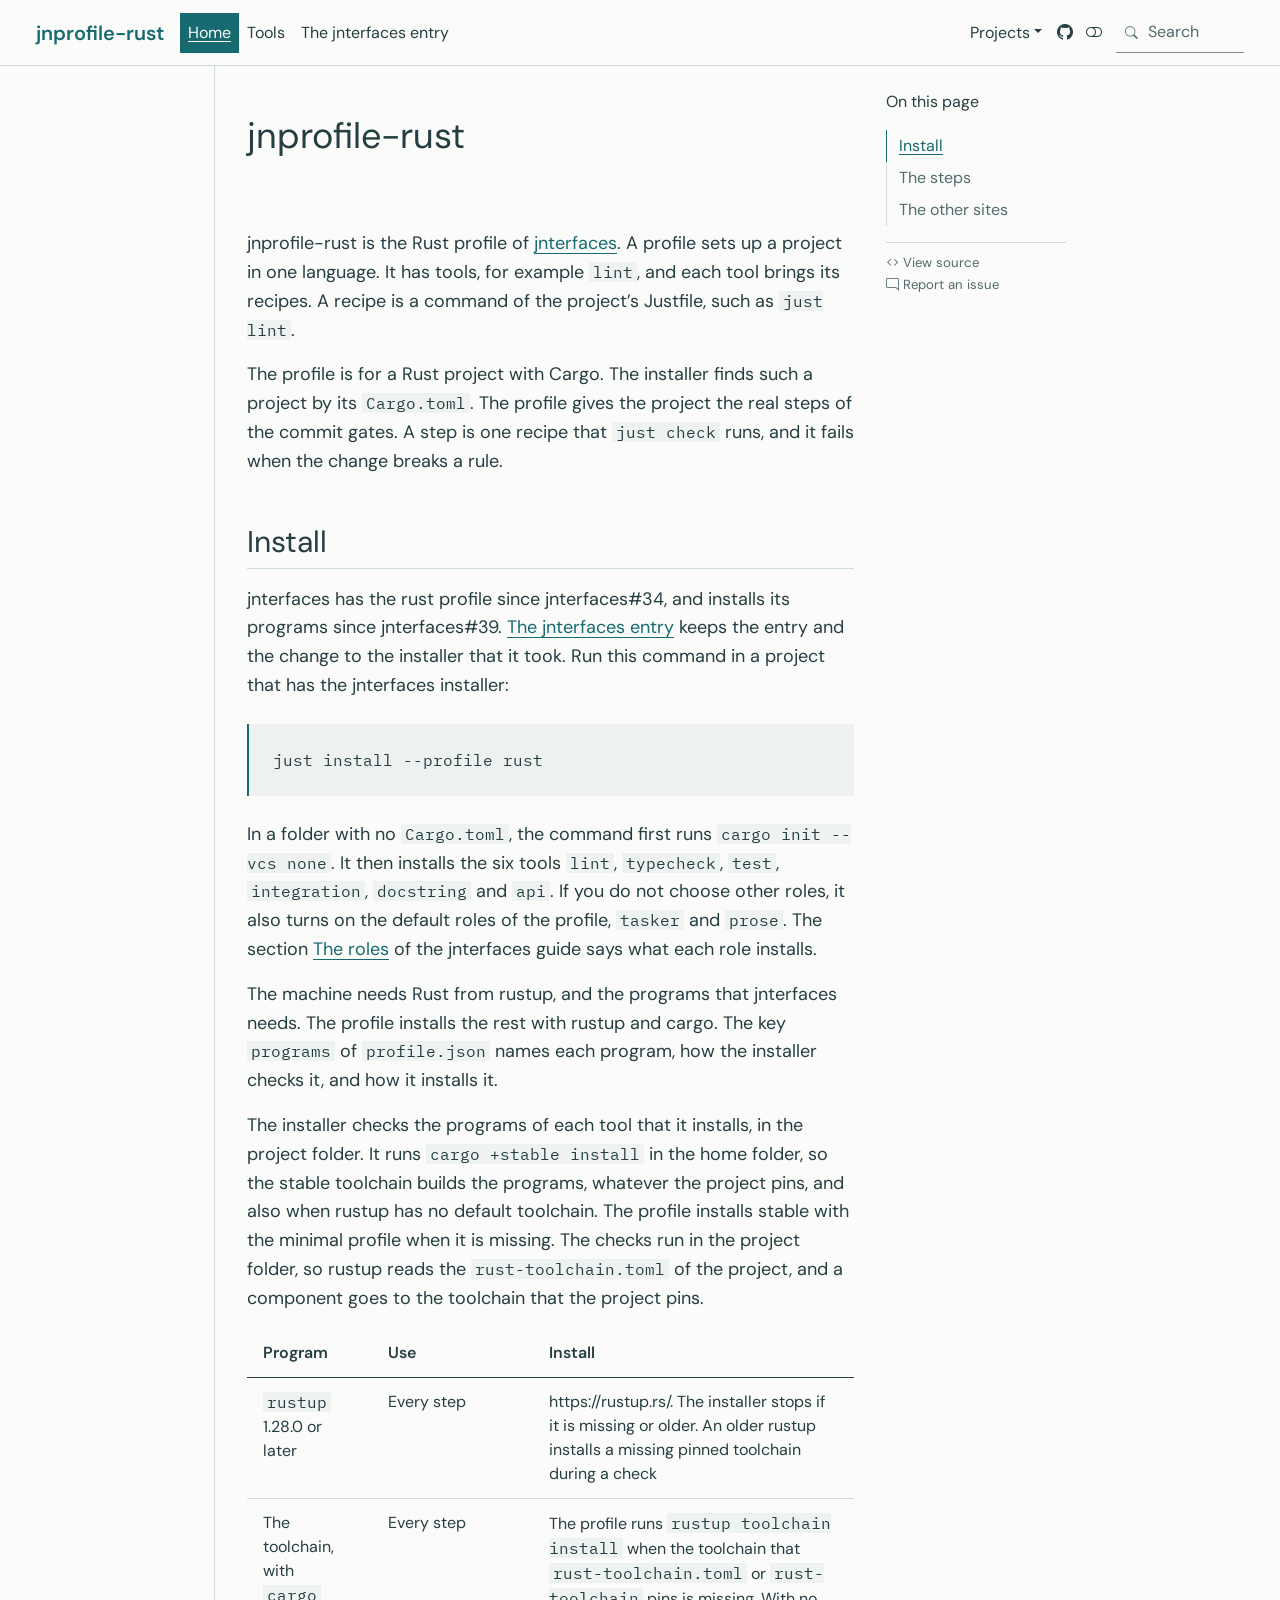
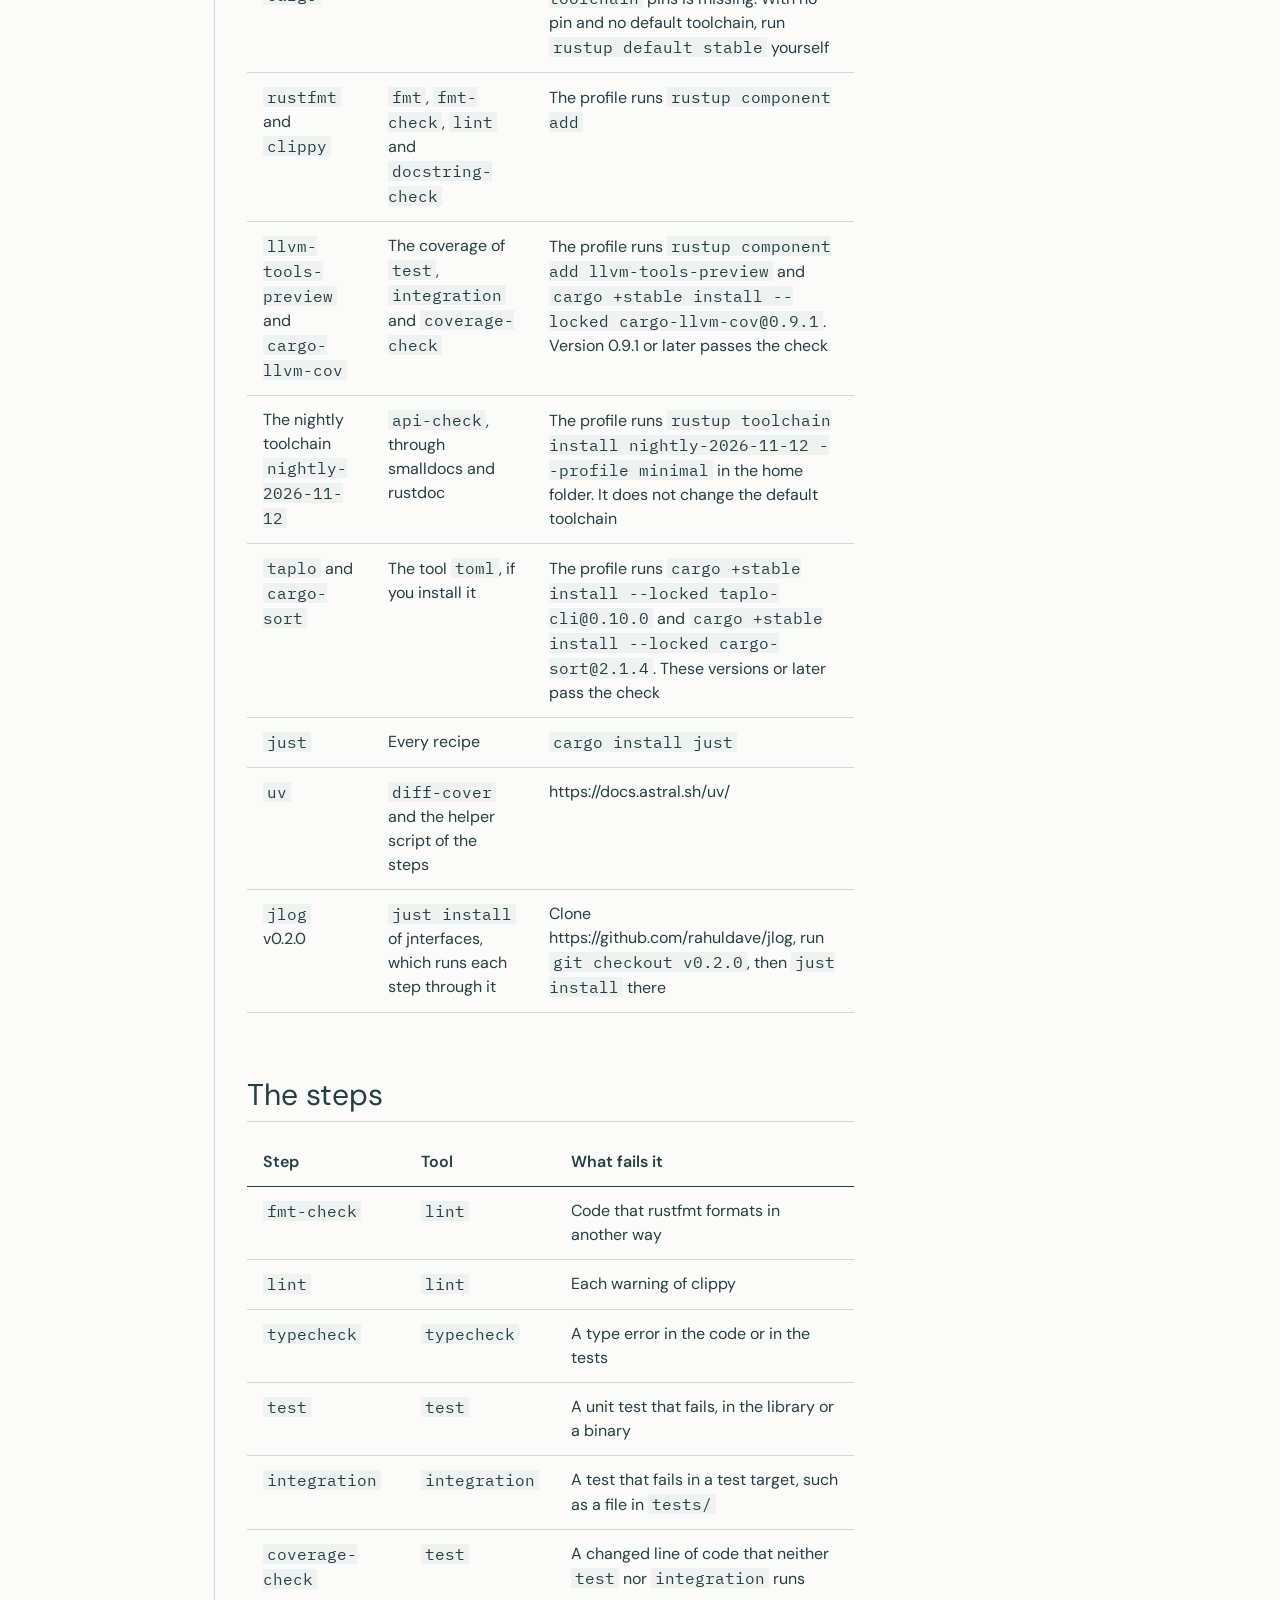
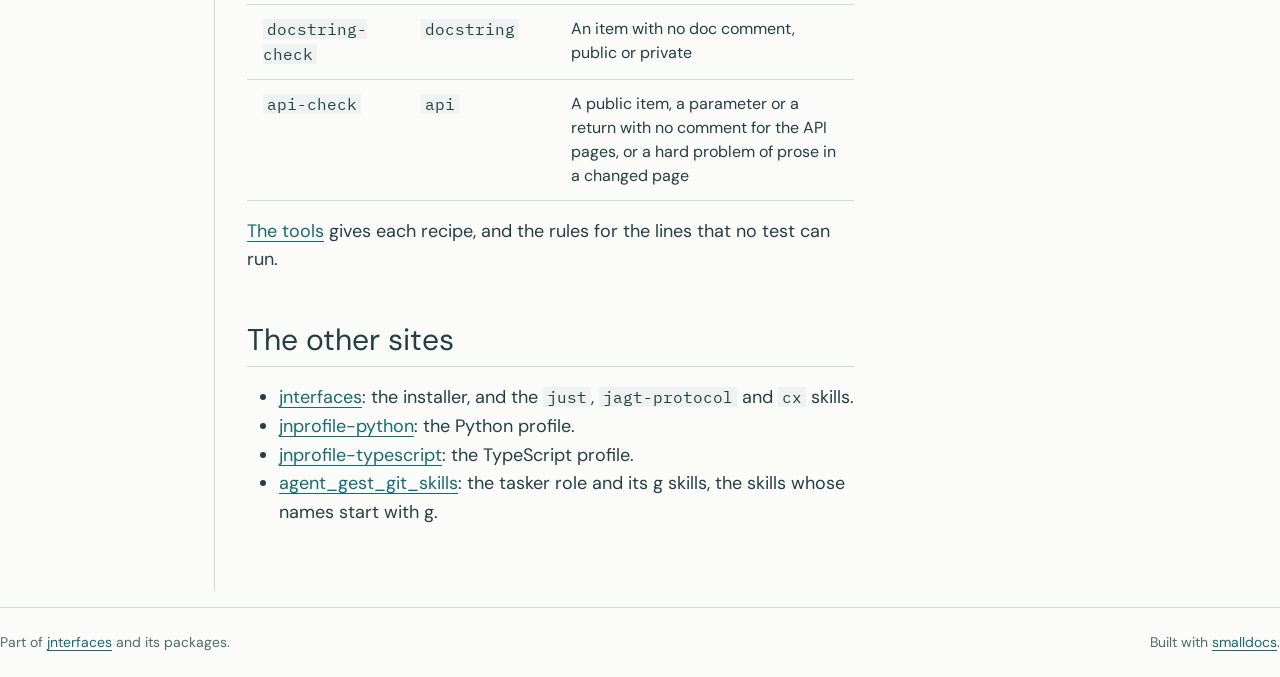
==== index.html @ d9512e12 "Built site" ====
<!doctype html><html lang="en"><head><meta charset="utf-8"><meta name="generator" content="smalldocs-0.5.12"><meta name="viewport" content="width=device-width, initial-scale=1.0, user-scalable=yes"><meta name="description" content="The Rust profile of jnterfaces: rustfmt, clippy, cargo check, cargo llvm-cov and diff-cover"><title>jnprofile-rust</title><link rel="icon" href="favicon.svg"><link rel="stylesheet" href="site_libs/themes/atelier/atelier.css" data-mode="light" class="quarto-color-scheme" id="quarto-bootstrap-light" media="not all and (prefers-color-scheme: dark)"><link rel="stylesheet" href="site_libs/themes/atelier/atelier-dark.css" data-mode="dark" class="quarto-color-scheme quarto-color-alternate" id="quarto-bootstrap-dark" media="(prefers-color-scheme: dark)"><link rel="stylesheet" href="site_libs/bootstrap-icons/bootstrap-icons.min.css"><link rel="stylesheet" href="site_libs/smalldocs.css"><meta name="smalldocs:offset" content="./"><script src="site_libs/bootstrap/bootstrap.bundle.min.js"></script><script src="site_libs/fuse/fuse.min.js"></script><script src="site_libs/smalldocs.js" defer></script><script>(function(){var d=document.documentElement,s=null;try{s=localStorage.getItem('smalldocs-scheme')}catch(e){}var alt=s?s==='alternate':!!(window.matchMedia&&matchMedia('(prefers-color-scheme: dark)').matches);var ls=document.querySelectorAll('link.quarto-color-scheme');if(alt)d.dataset.scheme='alternate';if(s)ls.forEach(function(l){var on=l.classList.contains('quarto-color-alternate')===alt;if(on)l.setAttribute('blocking','render');l.media=on?'all':'not all'});var on=ls[alt?1:0];if(on&&on.dataset.mode==='dark')d.classList.add('quarto-dark')})();</script></head><body class="nav-fixed"><header id="quarto-header" class="headroom sticky-top"><nav class="navbar navbar-expand-lg sd-navbar-default"><div class="navbar-container container-fluid"><div class="navbar-brand-container mx-auto"><a class="navbar-brand" href="index.html"><span class="navbar-title">jnprofile-rust</span></a></div><button class="navbar-toggler" type="button" data-bs-toggle="collapse" data-bs-target="#navbarCollapse" aria-controls="navbarCollapse" aria-expanded="false" aria-label="Toggle navigation"><span class="navbar-toggler-icon"></span></button><div class="collapse navbar-collapse" id="navbarCollapse"><ul class="navbar-nav navbar-nav-scroll me-auto"><li class="nav-item"><a class="nav-link active" href="index.html" aria-current="page"><span class="menu-text">Home</span></a></li><li class="nav-item"><a class="nav-link" href="tools.html"><span class="menu-text">Tools</span></a></li><li class="nav-item"><a class="nav-link" href="jnterfaces-entry.html"><span class="menu-text">The jnterfaces entry</span></a></li></ul><ul class="navbar-nav navbar-nav-scroll ms-auto"><li class="nav-item dropdown"><a class="nav-link dropdown-toggle" href="#" id="nav-menu-1" role="link" data-bs-toggle="dropdown" aria-expanded="false"><span class="menu-text">Projects</span></a><ul class="dropdown-menu" aria-labelledby="nav-menu-1"><li class=""><a class="dropdown-item" href="https://rahuldave.github.io/jnterfaces/"><span class="menu-text">jnterfaces</span></a></li><li class=""><a class="dropdown-item" href="https://rahuldave.github.io/jnprofile-python/"><span class="menu-text">jnprofile-python</span></a></li><li class=""><a class="dropdown-item" href="https://rahuldave.github.io/jnprofile-typescript/"><span class="menu-text">jnprofile-typescript</span></a></li><li class=""><a class="dropdown-item" href="https://rahuldave.github.io/jnprofile-rust/"><span class="menu-text">jnprofile-rust</span></a></li><li class=""><a class="dropdown-item" href="https://rahuldave.github.io/agent_gest_git_skills/"><span class="menu-text">agent_gest_git_skills</span></a></li></ul></li><li class="nav-item compact"><a class="nav-link" href="https://github.com/rahuldave/jnprofile-rust" aria-label="github"><i class="bi bi-github" role="img"></i></a></li><li class="nav-item compact"><a class="quarto-color-scheme-toggle nav-link" href="" title="Toggle dark mode" onclick="window.smalldocsToggleScheme(); return false;"><i class="bi"></i></a></li></ul><div class="quarto-navbar-tools"><div class="smalldocs-search" id="quarto-search"><i class="bi bi-search" aria-hidden="true"></i><input type="search" class="form-control form-control-sm" placeholder="Search" aria-label="Search" autocomplete="off"><div class="smalldocs-search-results dropdown-menu"></div></div></div></div></div></nav></header><div id="quarto-content" class="quarto-container page-columns page-rows-contents page-layout-article has-margin"><div id="quarto-margin-sidebar" class="sidebar margin-sidebar"><nav id="TOC" role="doc-toc" class="toc-active"><h2 id="toc-title">On this page</h2><ul><li><a href="#install" id="toc-install" class="nav-link" data-scroll-target="#install">Install</a></li><li><a href="#the-steps" id="toc-the-steps" class="nav-link" data-scroll-target="#the-steps">The steps</a></li><li><a href="#the-other-sites" id="toc-the-other-sites" class="nav-link" data-scroll-target="#the-other-sites">The other sites</a></li></ul></nav><div class="toc-actions"><div class="action-links"><a href="https://github.com/rahuldave/jnprofile-rust/blob/main/docs/index.md" class="toc-action"><i class="bi bi-code"></i> View source</a></div><div class="action-links"><a href="https://github.com/rahuldave/jnprofile-rust/issues/new" class="toc-action"><i class="bi bi-chat-right"></i> Report an issue</a></div></div></div><main class="content" id="quarto-document-content"><header id="title-block-header" class="quarto-title-block default"><div class="quarto-title"><h1 class="title">jnprofile-rust</h1></div><div class="quarto-title-meta"></div></header><p>jnprofile-rust is the Rust profile of <a href="https://rahuldave.github.io/jnterfaces/">jnterfaces</a>. A profile sets up a project in one language. It has tools, for example <code>lint</code>, and each tool brings its recipes. A recipe is a command of the project’s Justfile, such as <code>just lint</code>.</p>
<p>The profile is for a Rust project with Cargo. The installer finds such a project by its <code>Cargo.toml</code>. The profile gives the project the real steps of the commit gates. A step is one recipe that <code>just check</code> runs, and it fails when the change breaks a rule.</p>
<section id="install" class="level2">
<h2 class="anchored" data-anchor-id="install">Install</h2>
<p>jnterfaces has the rust profile since jnterfaces#34, and installs its programs since jnterfaces#39. <a href="jnterfaces-entry.html">The jnterfaces entry</a> keeps the entry and the change to the installer that it took. Run this command in a project that has the jnterfaces installer:</p>
<div class="code-copy-outer-scaffold"><div class="sourceCode" id="cb1"><pre class="sourceCode bash code-with-copy"><code class="sourceCode bash">just install --profile rust</code></pre></div><button title="Copy to Clipboard" class="code-copy-button"><i class="bi"></i></button></div>
<p>In a folder with no <code>Cargo.toml</code>, the command first runs <code>cargo init --vcs none</code>. It then installs the six tools <code>lint</code>, <code>typecheck</code>, <code>test</code>, <code>integration</code>, <code>docstring</code> and <code>api</code>. If you do not choose other roles, it also turns on the default roles of the profile, <code>tasker</code> and <code>prose</code>. The section <a href="https://rahuldave.github.io/jnterfaces/#roles">The roles</a> of the jnterfaces guide says what each role installs.</p>
<p>The machine needs Rust from rustup, and the programs that jnterfaces needs. The profile installs the rest with rustup and cargo. The key <code>programs</code> of <code>profile.json</code> names each program, how the installer checks it, and how it installs it.</p>
<p>The installer checks the programs of each tool that it installs, in the project folder. It runs <code>cargo +stable install</code> in the home folder, so the stable toolchain builds the programs, whatever the project pins, and also when rustup has no default toolchain. The profile installs stable with the minimal profile when it is missing. The checks run in the project folder, so rustup reads the <code>rust-toolchain.toml</code> of the project, and a component goes to the toolchain that the project pins.</p>
<div class="sd-table">
<table class="caption-top table">
<thead>
<tr>
<th>Program</th>
<th>Use</th>
<th>Install</th>
</tr>
</thead>
<tbody>
<tr>
<td><code>rustup</code> 1.28.0 or later</td>
<td>Every step</td>
<td>https://rustup.rs/. The installer stops if it is missing or older. An older rustup installs a missing pinned toolchain during a check</td>
</tr>
<tr>
<td>The toolchain, with <code>cargo</code></td>
<td>Every step</td>
<td>The profile runs <code>rustup toolchain install</code> when the toolchain that <code>rust-toolchain.toml</code> or <code>rust-toolchain</code> pins is missing. With no pin and no default toolchain, run <code>rustup default stable</code> yourself</td>
</tr>
<tr>
<td><code>rustfmt</code> and <code>clippy</code></td>
<td><code>fmt</code>, <code>fmt-check</code>, <code>lint</code> and <code>docstring-check</code></td>
<td>The profile runs <code>rustup component add</code></td>
</tr>
<tr>
<td><code>llvm-tools-preview</code> and <code>cargo-llvm-cov</code></td>
<td>The coverage of <code>test</code>, <code>integration</code> and <code>coverage-check</code></td>
<td>The profile runs <code>rustup component add llvm-tools-preview</code> and <code>cargo +stable install --locked cargo-llvm-cov@0.9.1</code>. Version 0.9.1 or later passes the check</td>
</tr>
<tr>
<td>The nightly toolchain <code>nightly-2026-11-12</code></td>
<td><code>api-check</code>, through smalldocs and rustdoc</td>
<td>The profile runs <code>rustup toolchain install nightly-2026-11-12 --profile minimal</code> in the home folder. It does not change the default toolchain</td>
</tr>
<tr>
<td><code>taplo</code> and <code>cargo-sort</code></td>
<td>The tool <code>toml</code>, if you install it</td>
<td>The profile runs <code>cargo +stable install --locked taplo-cli@0.10.0</code> and <code>cargo +stable install --locked cargo-sort@2.1.4</code>. These versions or later pass the check</td>
</tr>
<tr>
<td><code>just</code></td>
<td>Every recipe</td>
<td><code>cargo install just</code></td>
</tr>
<tr>
<td><code>uv</code></td>
<td><code>diff-cover</code> and the helper script of the steps</td>
<td>https://docs.astral.sh/uv/</td>
</tr>
<tr>
<td><code>jlog</code> v0.2.0</td>
<td><code>just install</code> of jnterfaces, which runs each step through it</td>
<td>Clone https://github.com/rahuldave/jlog, run <code>git checkout v0.2.0</code>, then <code>just install</code> there</td>
</tr>
</tbody>
</table>
</div>
</section>
<section id="the-steps" class="level2">
<h2 class="anchored" data-anchor-id="the-steps">The steps</h2>
<div class="sd-table">
<table class="caption-top table">
<thead>
<tr>
<th>Step</th>
<th>Tool</th>
<th>What fails it</th>
</tr>
</thead>
<tbody>
<tr>
<td><code>fmt-check</code></td>
<td><code>lint</code></td>
<td>Code that rustfmt formats in another way</td>
</tr>
<tr>
<td><code>lint</code></td>
<td><code>lint</code></td>
<td>Each warning of clippy</td>
</tr>
<tr>
<td><code>typecheck</code></td>
<td><code>typecheck</code></td>
<td>A type error in the code or in the tests</td>
</tr>
<tr>
<td><code>test</code></td>
<td><code>test</code></td>
<td>A unit test that fails, in the library or a binary</td>
</tr>
<tr>
<td><code>integration</code></td>
<td><code>integration</code></td>
<td>A test that fails in a test target, such as a file in <code>tests/</code></td>
</tr>
<tr>
<td><code>coverage-check</code></td>
<td><code>test</code></td>
<td>A changed line of code that neither <code>test</code> nor <code>integration</code> runs</td>
</tr>
<tr>
<td><code>docstring-check</code></td>
<td><code>docstring</code></td>
<td>An item with no doc comment, public or private</td>
</tr>
<tr>
<td><code>api-check</code></td>
<td><code>api</code></td>
<td>A public item, a parameter or a return with no comment for the API pages, or a hard problem of prose in a changed page</td>
</tr>
</tbody>
</table>
</div>
<p><a href="tools.html">The tools</a> gives each recipe, and the rules for the lines that no test can run.</p>
</section>
<section id="the-other-sites" class="level2">
<h2 class="anchored" data-anchor-id="the-other-sites">The other sites</h2>
<ul>
<li><a href="https://rahuldave.github.io/jnterfaces/">jnterfaces</a>: the installer, and the <code>just</code>, <code>jagt-protocol</code> and <code>cx</code> skills.</li>
<li><a href="https://rahuldave.github.io/jnprofile-python/">jnprofile-python</a>: the Python profile.</li>
<li><a href="https://rahuldave.github.io/jnprofile-typescript/">jnprofile-typescript</a>: the TypeScript profile.</li>
<li><a href="https://rahuldave.github.io/agent_gest_git_skills/">agent_gest_git_skills</a>: the tasker role and its g skills, the skills whose names start with g.</li>
</ul>
</section>
</main></div><footer class="footer"><div class="nav-footer"><div class="nav-footer-left">Part of <a href="https://rahuldave.github.io/jnterfaces/">jnterfaces</a> and its packages.</div><div class="nav-footer-center"></div><div class="nav-footer-right">Built with <a href="https://docs.smallish.dev/">smalldocs</a>.</div></div></footer></body></html>
---- site_libs/themes/atelier/atelier.css ----
@charset "UTF-8";/*!
 * Bootstrap  v5.3.8 (https://getbootstrap.com/)
 * Copyright 2011-2025 The Bootstrap Authors
 * Licensed under MIT (https://github.com/twbs/bootstrap/blob/main/LICENSE)
 */:root,[data-bs-theme=light]{--bs-blue:#0d6efd;--bs-indigo:#6610f2;--bs-purple:#6f42c1;--bs-pink:#d63384;--bs-red:#dc3545;--bs-orange:#fd7e14;--bs-yellow:#ffc107;--bs-green:#198754;--bs-teal:#20c997;--bs-cyan:#0dcaf0;--bs-black:#000;--bs-white:#fff;--bs-gray:#6c757d;--bs-gray-dark:#343a40;--bs-gray-100:#f8f9fa;--bs-gray-200:#e9ecef;--bs-gray-300:#dee2e6;--bs-gray-400:#ced4da;--bs-gray-500:#adb5bd;--bs-gray-600:#6c757d;--bs-gray-700:#495057;--bs-gray-800:#343a40;--bs-gray-900:#212529;--bs-primary:#0d6efd;--bs-secondary:#6c757d;--bs-success:#198754;--bs-info:#0dcaf0;--bs-warning:#ffc107;--bs-danger:#dc3545;--bs-light:#f8f9fa;--bs-dark:#212529;--bs-primary-rgb:13,110,253;--bs-secondary-rgb:108,117,125;--bs-success-rgb:25,135,84;--bs-info-rgb:13,202,240;--bs-warning-rgb:255,193,7;--bs-danger-rgb:220,53,69;--bs-light-rgb:248,249,250;--bs-dark-rgb:33,37,41;--bs-primary-text-emphasis:#052c65;--bs-secondary-text-emphasis:#2b2f32;--bs-success-text-emphasis:#0a3622;--bs-info-text-emphasis:#055160;--bs-warning-text-emphasis:#664d03;--bs-danger-text-emphasis:#58151c;--bs-light-text-emphasis:#495057;--bs-dark-text-emphasis:#495057;--bs-primary-bg-subtle:#cfe2ff;--bs-secondary-bg-subtle:#e2e3e5;--bs-success-bg-subtle:#d1e7dd;--bs-info-bg-subtle:#cff4fc;--bs-warning-bg-subtle:#fff3cd;--bs-danger-bg-subtle:#f8d7da;--bs-light-bg-subtle:#fcfcfd;--bs-dark-bg-subtle:#ced4da;--bs-primary-border-subtle:#9ec5fe;--bs-secondary-border-subtle:#c4c8cb;--bs-success-border-subtle:#a3cfbb;--bs-info-border-subtle:#9eeaf9;--bs-warning-border-subtle:#ffe69c;--bs-danger-border-subtle:#f1aeb5;--bs-light-border-subtle:#e9ecef;--bs-dark-border-subtle:#adb5bd;--bs-white-rgb:255,255,255;--bs-black-rgb:0,0,0;--bs-font-sans-serif:system-ui,-apple-system,"Segoe UI",Roboto,"Helvetica Neue","Noto Sans","Liberation Sans",Arial,sans-serif,"Apple Color Emoji","Segoe UI Emoji","Segoe UI Symbol","Noto Color Emoji";--bs-font-monospace:SFMono-Regular,Menlo,Monaco,Consolas,"Liberation Mono","Courier New",monospace;--bs-gradient:linear-gradient(180deg, rgba(255, 255, 255, 0.15), rgba(255, 255, 255, 0));--bs-body-font-family:var(--bs-font-sans-serif);--bs-body-font-size:1rem;--bs-body-font-weight:400;--bs-body-line-height:1.5;--bs-body-color:#212529;--bs-body-color-rgb:33,37,41;--bs-body-bg:#fff;--bs-body-bg-rgb:255,255,255;--bs-emphasis-color:#000;--bs-emphasis-color-rgb:0,0,0;--bs-secondary-color:rgba(33, 37, 41, 0.75);--bs-secondary-color-rgb:33,37,41;--bs-secondary-bg:#e9ecef;--bs-secondary-bg-rgb:233,236,239;--bs-tertiary-color:rgba(33, 37, 41, 0.5);--bs-tertiary-color-rgb:33,37,41;--bs-tertiary-bg:#f8f9fa;--bs-tertiary-bg-rgb:248,249,250;--bs-heading-color:inherit;--bs-link-color:#0d6efd;--bs-link-color-rgb:13,110,253;--bs-link-decoration:underline;--bs-link-hover-color:#0a58ca;--bs-link-hover-color-rgb:10,88,202;--bs-code-color:#d63384;--bs-highlight-color:#212529;--bs-highlight-bg:#fff3cd;--bs-border-width:1px;--bs-border-style:solid;--bs-border-color:#dee2e6;--bs-border-color-translucent:rgba(0, 0, 0, 0.175);--bs-border-radius:0.375rem;--bs-border-radius-sm:0.25rem;--bs-border-radius-lg:0.5rem;--bs-border-radius-xl:1rem;--bs-border-radius-xxl:2rem;--bs-border-radius-2xl:var(--bs-border-radius-xxl);--bs-border-radius-pill:50rem;--bs-box-shadow:0 0.5rem 1rem rgba(0, 0, 0, 0.15);--bs-box-shadow-sm:0 0.125rem 0.25rem rgba(0, 0, 0, 0.075);--bs-box-shadow-lg:0 1rem 3rem rgba(0, 0, 0, 0.175);--bs-box-shadow-inset:inset 0 1px 2px rgba(0, 0, 0, 0.075);--bs-focus-ring-width:0.25rem;--bs-focus-ring-opacity:0.25;--bs-focus-ring-color:rgba(13, 110, 253, 0.25);--bs-form-valid-color:#198754;--bs-form-valid-border-color:#198754;--bs-form-invalid-color:#dc3545;--bs-form-invalid-border-color:#dc3545}[data-bs-theme=dark]{color-scheme:dark;--bs-body-color:#dee2e6;--bs-body-color-rgb:222,226,230;--bs-body-bg:#212529;--bs-body-bg-rgb:33,37,41;--bs-emphasis-color:#fff;--bs-emphasis-color-rgb:255,255,255;--bs-secondary-color:rgba(222, 226, 230, 0.75);--bs-secondary-color-rgb:222,226,230;--bs-secondary-bg:#343a40;--bs-secondary-bg-rgb:52,58,64;--bs-tertiary-color:rgba(222, 226, 230, 0.5);--bs-tertiary-color-rgb:222,226,230;--bs-tertiary-bg:#2b3035;--bs-tertiary-bg-rgb:43,48,53;--bs-primary-text-emphasis:#6ea8fe;--bs-secondary-text-emphasis:#a7acb1;--bs-success-text-emphasis:#75b798;--bs-info-text-emphasis:#6edff6;--bs-warning-text-emphasis:#ffda6a;--bs-danger-text-emphasis:#ea868f;--bs-light-text-emphasis:#f8f9fa;--bs-dark-text-emphasis:#dee2e6;--bs-primary-bg-subtle:#031633;--bs-secondary-bg-subtle:#161719;--bs-success-bg-subtle:#051b11;--bs-info-bg-subtle:#032830;--bs-warning-bg-subtle:#332701;--bs-danger-bg-subtle:#2c0b0e;--bs-light-bg-subtle:#343a40;--bs-dark-bg-subtle:#1a1d20;--bs-primary-border-subtle:#084298;--bs-secondary-border-subtle:#41464b;--bs-success-border-subtle:#0f5132;--bs-info-border-subtle:#087990;--bs-warning-border-subtle:#997404;--bs-danger-border-subtle:#842029;--bs-light-border-subtle:#495057;--bs-dark-border-subtle:#343a40;--bs-heading-color:inherit;--bs-link-color:#6ea8fe;--bs-link-hover-color:#8bb9fe;--bs-link-color-rgb:110,168,254;--bs-link-hover-color-rgb:139,185,254;--bs-code-color:#e685b5;--bs-highlight-color:#dee2e6;--bs-highlight-bg:#664d03;--bs-border-color:#495057;--bs-border-color-translucent:rgba(255, 255, 255, 0.15);--bs-form-valid-color:#75b798;--bs-form-valid-border-color:#75b798;--bs-form-invalid-color:#ea868f;--bs-form-invalid-border-color:#ea868f}*,::after,::before{box-sizing:border-box}@media (prefers-reduced-motion:no-preference){:root{scroll-behavior:smooth}}body{margin:0;font-family:var(--bs-body-font-family);font-size:var(--bs-body-font-size);font-weight:var(--bs-body-font-weight);line-height:var(--bs-body-line-height);color:var(--bs-body-color);text-align:var(--bs-body-text-align);background-color:var(--bs-body-bg);-webkit-text-size-adjust:100%;-webkit-tap-highlight-color:transparent}hr{margin:1rem 0;color:inherit;border:0;border-top:var(--bs-border-width) solid;opacity:.25}.h1,.h2,.h3,.h4,.h5,.h6,h1,h2,h3,h4,h5,h6{margin-top:0;margin-bottom:.5rem;font-weight:500;line-height:1.2;color:var(--bs-heading-color)}.h1,h1{font-size:calc(1.375rem + 1.5vw)}@media (min-width:1200px){.h1,h1{font-size:2.5rem}}.h2,h2{font-size:calc(1.325rem + .9vw)}@media (min-width:1200px){.h2,h2{font-size:2rem}}.h3,h3{font-size:calc(1.3rem + .6vw)}@media (min-width:1200px){.h3,h3{font-size:1.75rem}}.h4,h4{font-size:calc(1.275rem + .3vw)}@media (min-width:1200px){.h4,h4{font-size:1.5rem}}.h5,h5{font-size:1.25rem}.h6,h6{font-size:1rem}p{margin-top:0;margin-bottom:1rem}abbr[title]{-webkit-text-decoration:underline dotted;text-decoration:underline dotted;cursor:help;-webkit-text-decoration-skip-ink:none;text-decoration-skip-ink:none}address{margin-bottom:1rem;font-style:normal;line-height:inherit}ol,ul{padding-left:2rem}dl,ol,ul{margin-top:0;margin-bottom:1rem}ol ol,ol ul,ul ol,ul ul{margin-bottom:0}dt{font-weight:700}dd{margin-bottom:.5rem;margin-left:0}blockquote{margin:0 0 1rem}b,strong{font-weight:bolder}.small,small{font-size:.875em}.mark,mark{padding:.1875em;color:var(--bs-highlight-color);background-color:var(--bs-highlight-bg)}sub,sup{position:relative;font-size:.75em;line-height:0;vertical-align:baseline}sub{bottom:-.25em}sup{top:-.5em}a{color:rgba(var(--bs-link-color-rgb),var(--bs-link-opacity,1));text-decoration:underline}a:hover{--bs-link-color-rgb:var(--bs-link-hover-color-rgb)}a:not([href]):not([class]),a:not([href]):not([class]):hover{color:inherit;text-decoration:none}code,kbd,pre,samp{font-family:var(--bs-font-monospace);font-size:1em}pre{display:block;margin-top:0;margin-bottom:1rem;overflow:auto;font-size:.875em}pre code{font-size:inherit;color:inherit;word-break:normal}code{font-size:.875em;color:var(--bs-code-color);word-wrap:break-word}a>code{color:inherit}kbd{padding:.1875rem .375rem;font-size:.875em;color:var(--bs-body-bg);background-color:var(--bs-body-color);border-radius:.25rem}kbd kbd{padding:0;font-size:1em}figure{margin:0 0 1rem}img,svg{vertical-align:middle}table{caption-side:bottom;border-collapse:collapse}caption{padding-top:.5rem;padding-bottom:.5rem;color:var(--bs-secondary-color);text-align:left}th{text-align:inherit;text-align:-webkit-match-parent}tbody,td,tfoot,th,thead,tr{border-color:inherit;border-style:solid;border-width:0}label{display:inline-block}button{border-radius:0}button:focus:not(:focus-visible){outline:0}button,input,optgroup,select,textarea{margin:0;font-family:inherit;font-size:inherit;line-height:inherit}button,select{text-transform:none}[role=button]{cursor:pointer}select{word-wrap:normal}select:disabled{opacity:1}[list]:not([type=date]):not([type=datetime-local]):not([type=month]):not([type=week]):not([type=time])::-webkit-calendar-picker-indicator{display:none!important}[type=button],[type=reset],[type=submit],button{-webkit-appearance:button}[type=button]:not(:disabled),[type=reset]:not(:disabled),[type=submit]:not(:disabled),button:not(:disabled){cursor:pointer}::-moz-focus-inner{padding:0;border-style:none}textarea{resize:vertical}fieldset{min-width:0;padding:0;margin:0;border:0}legend{float:left;width:100%;padding:0;margin-bottom:.5rem;line-height:inherit;font-size:calc(1.275rem + .3vw)}@media (min-width:1200px){legend{font-size:1.5rem}}legend+*{clear:left}::-webkit-datetime-edit-day-field,::-webkit-datetime-edit-fields-wrapper,::-webkit-datetime-edit-hour-field,::-webkit-datetime-edit-minute,::-webkit-datetime-edit-month-field,::-webkit-datetime-edit-text,::-webkit-datetime-edit-year-field{padding:0}::-webkit-inner-spin-button{height:auto}[type=search]{-webkit-appearance:textfield;outline-offset:-2px}[type=search]::-webkit-search-cancel-button{cursor:pointer;filter:grayscale(1)}::-webkit-search-decoration{-webkit-appearance:none}::-webkit-color-swatch-wrapper{padding:0}::-webkit-file-upload-button{font:inherit;-webkit-appearance:button}::file-selector-button{font:inherit;-webkit-appearance:button}output{display:inline-block}iframe{border:0}summary{display:list-item;cursor:pointer}progress{vertical-align:baseline}[hidden]{display:none!important}.lead{font-size:1.25rem;font-weight:300}.display-1{font-weight:300;line-height:1.2;font-size:calc(1.625rem + 4.5vw)}@media (min-width:1200px){.display-1{font-size:5rem}}.display-2{font-weight:300;line-height:1.2;font-size:calc(1.575rem + 3.9vw)}@media (min-width:1200px){.display-2{font-size:4.5rem}}.display-3{font-weight:300;line-height:1.2;font-size:calc(1.525rem + 3.3vw)}@media (min-width:1200px){.display-3{font-size:4rem}}.display-4{font-weight:300;line-height:1.2;font-size:calc(1.475rem + 2.7vw)}@media (min-width:1200px){.display-4{font-size:3.5rem}}.display-5{font-weight:300;line-height:1.2;font-size:calc(1.425rem + 2.1vw)}@media (min-width:1200px){.display-5{font-size:3rem}}.display-6{font-weight:300;line-height:1.2;font-size:calc(1.375rem + 1.5vw)}@media (min-width:1200px){.display-6{font-size:2.5rem}}.list-unstyled{padding-left:0;list-style:none}.list-inline{padding-left:0;list-style:none}.list-inline-item{display:inline-block}.list-inline-item:not(:last-child){margin-right:.5rem}.initialism{font-size:.875em;text-transform:uppercase}.blockquote{margin-bottom:1rem;font-size:1.25rem}.blockquote>:last-child{margin-bottom:0}.blockquote-footer{margin-top:-1rem;margin-bottom:1rem;font-size:.875em;color:#6c757d}.blockquote-footer::before{content:"— "}.img-fluid{max-width:100%;height:auto}.img-thumbnail{padding:.25rem;background-color:var(--bs-body-bg);border:var(--bs-border-width) solid var(--bs-border-color);border-radius:var(--bs-border-radius);max-width:100%;height:auto}.figure{display:inline-block}.figure-img{margin-bottom:.5rem;line-height:1}.figure-caption{font-size:.875em;color:var(--bs-secondary-color)}.container,.container-fluid,.container-lg,.container-md,.container-sm,.container-xl,.container-xxl{--bs-gutter-x:1.5rem;--bs-gutter-y:0;width:100%;padding-right:calc(var(--bs-gutter-x) * .5);padding-left:calc(var(--bs-gutter-x) * .5);margin-right:auto;margin-left:auto}@media (min-width:576px){.container,.container-sm{max-width:540px}}@media (min-width:768px){.container,.container-md,.container-sm{max-width:720px}}@media (min-width:992px){.container,.container-lg,.container-md,.container-sm{max-width:960px}}@media (min-width:1200px){.container,.container-lg,.container-md,.container-sm,.container-xl{max-width:1140px}}@media (min-width:1400px){.container,.container-lg,.container-md,.container-sm,.container-xl,.container-xxl{max-width:1320px}}:root{--bs-breakpoint-xs:0;--bs-breakpoint-sm:576px;--bs-breakpoint-md:768px;--bs-breakpoint-lg:992px;--bs-breakpoint-xl:1200px;--bs-breakpoint-xxl:1400px}.row{--bs-gutter-x:1.5rem;--bs-gutter-y:0;display:flex;flex-wrap:wrap;margin-top:calc(-1 * var(--bs-gutter-y));margin-right:calc(-.5 * var(--bs-gutter-x));margin-left:calc(-.5 * var(--bs-gutter-x))}.row>*{flex-shrink:0;width:100%;max-width:100%;padding-right:calc(var(--bs-gutter-x) * .5);padding-left:calc(var(--bs-gutter-x) * .5);margin-top:var(--bs-gutter-y)}.col{flex:1 0 0}.row-cols-auto>*{flex:0 0 auto;width:auto}.row-cols-1>*{flex:0 0 auto;width:100%}.row-cols-2>*{flex:0 0 auto;width:50%}.row-cols-3>*{flex:0 0 auto;width:33.33333333%}.row-cols-4>*{flex:0 0 auto;width:25%}.row-cols-5>*{flex:0 0 auto;width:20%}.row-cols-6>*{flex:0 0 auto;width:16.66666667%}.col-auto{flex:0 0 auto;width:auto}.col-1{flex:0 0 auto;width:8.33333333%}.col-2{flex:0 0 auto;width:16.66666667%}.col-3{flex:0 0 auto;width:25%}.col-4{flex:0 0 auto;width:33.33333333%}.col-5{flex:0 0 auto;width:41.66666667%}.col-6{flex:0 0 auto;width:50%}.col-7{flex:0 0 auto;width:58.33333333%}.col-8{flex:0 0 auto;width:66.66666667%}.col-9{flex:0 0 auto;width:75%}.col-10{flex:0 0 auto;width:83.33333333%}.col-11{flex:0 0 auto;width:91.66666667%}.col-12{flex:0 0 auto;width:100%}.offset-1{margin-left:8.33333333%}.offset-2{margin-left:16.66666667%}.offset-3{margin-left:25%}.offset-4{margin-left:33.33333333%}.offset-5{margin-left:41.66666667%}.offset-6{margin-left:50%}.offset-7{margin-left:58.33333333%}.offset-8{margin-left:66.66666667%}.offset-9{margin-left:75%}.offset-10{margin-left:83.33333333%}.offset-11{margin-left:91.66666667%}.g-0,.gx-0{--bs-gutter-x:0}.g-0,.gy-0{--bs-gutter-y:0}.g-1,.gx-1{--bs-gutter-x:0.25rem}.g-1,.gy-1{--bs-gutter-y:0.25rem}.g-2,.gx-2{--bs-gutter-x:0.5rem}.g-2,.gy-2{--bs-gutter-y:0.5rem}.g-3,.gx-3{--bs-gutter-x:1rem}.g-3,.gy-3{--bs-gutter-y:1rem}.g-4,.gx-4{--bs-gutter-x:1.5rem}.g-4,.gy-4{--bs-gutter-y:1.5rem}.g-5,.gx-5{--bs-gutter-x:3rem}.g-5,.gy-5{--bs-gutter-y:3rem}@media (min-width:576px){.col-sm{flex:1 0 0}.row-cols-sm-auto>*{flex:0 0 auto;width:auto}.row-cols-sm-1>*{flex:0 0 auto;width:100%}.row-cols-sm-2>*{flex:0 0 auto;width:50%}.row-cols-sm-3>*{flex:0 0 auto;width:33.33333333%}.row-cols-sm-4>*{flex:0 0 auto;width:25%}.row-cols-sm-5>*{flex:0 0 auto;width:20%}.row-cols-sm-6>*{flex:0 0 auto;width:16.66666667%}.col-sm-auto{flex:0 0 auto;width:auto}.col-sm-1{flex:0 0 auto;width:8.33333333%}.col-sm-2{flex:0 0 auto;width:16.66666667%}.col-sm-3{flex:0 0 auto;width:25%}.col-sm-4{flex:0 0 auto;width:33.33333333%}.col-sm-5{flex:0 0 auto;width:41.66666667%}.col-sm-6{flex:0 0 auto;width:50%}.col-sm-7{flex:0 0 auto;width:58.33333333%}.col-sm-8{flex:0 0 auto;width:66.66666667%}.col-sm-9{flex:0 0 auto;width:75%}.col-sm-10{flex:0 0 auto;width:83.33333333%}.col-sm-11{flex:0 0 auto;width:91.66666667%}.col-sm-12{flex:0 0 auto;width:100%}.offset-sm-0{margin-left:0}.offset-sm-1{margin-left:8.33333333%}.offset-sm-2{margin-left:16.66666667%}.offset-sm-3{margin-left:25%}.offset-sm-4{margin-left:33.33333333%}.offset-sm-5{margin-left:41.66666667%}.offset-sm-6{margin-left:50%}.offset-sm-7{margin-left:58.33333333%}.offset-sm-8{margin-left:66.66666667%}.offset-sm-9{margin-left:75%}.offset-sm-10{margin-left:83.33333333%}.offset-sm-11{margin-left:91.66666667%}.g-sm-0,.gx-sm-0{--bs-gutter-x:0}.g-sm-0,.gy-sm-0{--bs-gutter-y:0}.g-sm-1,.gx-sm-1{--bs-gutter-x:0.25rem}.g-sm-1,.gy-sm-1{--bs-gutter-y:0.25rem}.g-sm-2,.gx-sm-2{--bs-gutter-x:0.5rem}.g-sm-2,.gy-sm-2{--bs-gutter-y:0.5rem}.g-sm-3,.gx-sm-3{--bs-gutter-x:1rem}.g-sm-3,.gy-sm-3{--bs-gutter-y:1rem}.g-sm-4,.gx-sm-4{--bs-gutter-x:1.5rem}.g-sm-4,.gy-sm-4{--bs-gutter-y:1.5rem}.g-sm-5,.gx-sm-5{--bs-gutter-x:3rem}.g-sm-5,.gy-sm-5{--bs-gutter-y:3rem}}@media (min-width:768px){.col-md{flex:1 0 0}.row-cols-md-auto>*{flex:0 0 auto;width:auto}.row-cols-md-1>*{flex:0 0 auto;width:100%}.row-cols-md-2>*{flex:0 0 auto;width:50%}.row-cols-md-3>*{flex:0 0 auto;width:33.33333333%}.row-cols-md-4>*{flex:0 0 auto;width:25%}.row-cols-md-5>*{flex:0 0 auto;width:20%}.row-cols-md-6>*{flex:0 0 auto;width:16.66666667%}.col-md-auto{flex:0 0 auto;width:auto}.col-md-1{flex:0 0 auto;width:8.33333333%}.col-md-2{flex:0 0 auto;width:16.66666667%}.col-md-3{flex:0 0 auto;width:25%}.col-md-4{flex:0 0 auto;width:33.33333333%}.col-md-5{flex:0 0 auto;width:41.66666667%}.col-md-6{flex:0 0 auto;width:50%}.col-md-7{flex:0 0 auto;width:58.33333333%}.col-md-8{flex:0 0 auto;width:66.66666667%}.col-md-9{flex:0 0 auto;width:75%}.col-md-10{flex:0 0 auto;width:83.33333333%}.col-md-11{flex:0 0 auto;width:91.66666667%}.col-md-12{flex:0 0 auto;width:100%}.offset-md-0{margin-left:0}.offset-md-1{margin-left:8.33333333%}.offset-md-2{margin-left:16.66666667%}.offset-md-3{margin-left:25%}.offset-md-4{margin-left:33.33333333%}.offset-md-5{margin-left:41.66666667%}.offset-md-6{margin-left:50%}.offset-md-7{margin-left:58.33333333%}.offset-md-8{margin-left:66.66666667%}.offset-md-9{margin-left:75%}.offset-md-10{margin-left:83.33333333%}.offset-md-11{margin-left:91.66666667%}.g-md-0,.gx-md-0{--bs-gutter-x:0}.g-md-0,.gy-md-0{--bs-gutter-y:0}.g-md-1,.gx-md-1{--bs-gutter-x:0.25rem}.g-md-1,.gy-md-1{--bs-gutter-y:0.25rem}.g-md-2,.gx-md-2{--bs-gutter-x:0.5rem}.g-md-2,.gy-md-2{--bs-gutter-y:0.5rem}.g-md-3,.gx-md-3{--bs-gutter-x:1rem}.g-md-3,.gy-md-3{--bs-gutter-y:1rem}.g-md-4,.gx-md-4{--bs-gutter-x:1.5rem}.g-md-4,.gy-md-4{--bs-gutter-y:1.5rem}.g-md-5,.gx-md-5{--bs-gutter-x:3rem}.g-md-5,.gy-md-5{--bs-gutter-y:3rem}}@media (min-width:992px){.col-lg{flex:1 0 0}.row-cols-lg-auto>*{flex:0 0 auto;width:auto}.row-cols-lg-1>*{flex:0 0 auto;width:100%}.row-cols-lg-2>*{flex:0 0 auto;width:50%}.row-cols-lg-3>*{flex:0 0 auto;width:33.33333333%}.row-cols-lg-4>*{flex:0 0 auto;width:25%}.row-cols-lg-5>*{flex:0 0 auto;width:20%}.row-cols-lg-6>*{flex:0 0 auto;width:16.66666667%}.col-lg-auto{flex:0 0 auto;width:auto}.col-lg-1{flex:0 0 auto;width:8.33333333%}.col-lg-2{flex:0 0 auto;width:16.66666667%}.col-lg-3{flex:0 0 auto;width:25%}.col-lg-4{flex:0 0 auto;width:33.33333333%}.col-lg-5{flex:0 0 auto;width:41.66666667%}.col-lg-6{flex:0 0 auto;width:50%}.col-lg-7{flex:0 0 auto;width:58.33333333%}.col-lg-8{flex:0 0 auto;width:66.66666667%}.col-lg-9{flex:0 0 auto;width:75%}.col-lg-10{flex:0 0 auto;width:83.33333333%}.col-lg-11{flex:0 0 auto;width:91.66666667%}.col-lg-12{flex:0 0 auto;width:100%}.offset-lg-0{margin-left:0}.offset-lg-1{margin-left:8.33333333%}.offset-lg-2{margin-left:16.66666667%}.offset-lg-3{margin-left:25%}.offset-lg-4{margin-left:33.33333333%}.offset-lg-5{margin-left:41.66666667%}.offset-lg-6{margin-left:50%}.offset-lg-7{margin-left:58.33333333%}.offset-lg-8{margin-left:66.66666667%}.offset-lg-9{margin-left:75%}.offset-lg-10{margin-left:83.33333333%}.offset-lg-11{margin-left:91.66666667%}.g-lg-0,.gx-lg-0{--bs-gutter-x:0}.g-lg-0,.gy-lg-0{--bs-gutter-y:0}.g-lg-1,.gx-lg-1{--bs-gutter-x:0.25rem}.g-lg-1,.gy-lg-1{--bs-gutter-y:0.25rem}.g-lg-2,.gx-lg-2{--bs-gutter-x:0.5rem}.g-lg-2,.gy-lg-2{--bs-gutter-y:0.5rem}.g-lg-3,.gx-lg-3{--bs-gutter-x:1rem}.g-lg-3,.gy-lg-3{--bs-gutter-y:1rem}.g-lg-4,.gx-lg-4{--bs-gutter-x:1.5rem}.g-lg-4,.gy-lg-4{--bs-gutter-y:1.5rem}.g-lg-5,.gx-lg-5{--bs-gutter-x:3rem}.g-lg-5,.gy-lg-5{--bs-gutter-y:3rem}}@media (min-width:1200px){.col-xl{flex:1 0 0}.row-cols-xl-auto>*{flex:0 0 auto;width:auto}.row-cols-xl-1>*{flex:0 0 auto;width:100%}.row-cols-xl-2>*{flex:0 0 auto;width:50%}.row-cols-xl-3>*{flex:0 0 auto;width:33.33333333%}.row-cols-xl-4>*{flex:0 0 auto;width:25%}.row-cols-xl-5>*{flex:0 0 auto;width:20%}.row-cols-xl-6>*{flex:0 0 auto;width:16.66666667%}.col-xl-auto{flex:0 0 auto;width:auto}.col-xl-1{flex:0 0 auto;width:8.33333333%}.col-xl-2{flex:0 0 auto;width:16.66666667%}.col-xl-3{flex:0 0 auto;width:25%}.col-xl-4{flex:0 0 auto;width:33.33333333%}.col-xl-5{flex:0 0 auto;width:41.66666667%}.col-xl-6{flex:0 0 auto;width:50%}.col-xl-7{flex:0 0 auto;width:58.33333333%}.col-xl-8{flex:0 0 auto;width:66.66666667%}.col-xl-9{flex:0 0 auto;width:75%}.col-xl-10{flex:0 0 auto;width:83.33333333%}.col-xl-11{flex:0 0 auto;width:91.66666667%}.col-xl-12{flex:0 0 auto;width:100%}.offset-xl-0{margin-left:0}.offset-xl-1{margin-left:8.33333333%}.offset-xl-2{margin-left:16.66666667%}.offset-xl-3{margin-left:25%}.offset-xl-4{margin-left:33.33333333%}.offset-xl-5{margin-left:41.66666667%}.offset-xl-6{margin-left:50%}.offset-xl-7{margin-left:58.33333333%}.offset-xl-8{margin-left:66.66666667%}.offset-xl-9{margin-left:75%}.offset-xl-10{margin-left:83.33333333%}.offset-xl-11{margin-left:91.66666667%}.g-xl-0,.gx-xl-0{--bs-gutter-x:0}.g-xl-0,.gy-xl-0{--bs-gutter-y:0}.g-xl-1,.gx-xl-1{--bs-gutter-x:0.25rem}.g-xl-1,.gy-xl-1{--bs-gutter-y:0.25rem}.g-xl-2,.gx-xl-2{--bs-gutter-x:0.5rem}.g-xl-2,.gy-xl-2{--bs-gutter-y:0.5rem}.g-xl-3,.gx-xl-3{--bs-gutter-x:1rem}.g-xl-3,.gy-xl-3{--bs-gutter-y:1rem}.g-xl-4,.gx-xl-4{--bs-gutter-x:1.5rem}.g-xl-4,.gy-xl-4{--bs-gutter-y:1.5rem}.g-xl-5,.gx-xl-5{--bs-gutter-x:3rem}.g-xl-5,.gy-xl-5{--bs-gutter-y:3rem}}@media (min-width:1400px){.col-xxl{flex:1 0 0}.row-cols-xxl-auto>*{flex:0 0 auto;width:auto}.row-cols-xxl-1>*{flex:0 0 auto;width:100%}.row-cols-xxl-2>*{flex:0 0 auto;width:50%}.row-cols-xxl-3>*{flex:0 0 auto;width:33.33333333%}.row-cols-xxl-4>*{flex:0 0 auto;width:25%}.row-cols-xxl-5>*{flex:0 0 auto;width:20%}.row-cols-xxl-6>*{flex:0 0 auto;width:16.66666667%}.col-xxl-auto{flex:0 0 auto;width:auto}.col-xxl-1{flex:0 0 auto;width:8.33333333%}.col-xxl-2{flex:0 0 auto;width:16.66666667%}.col-xxl-3{flex:0 0 auto;width:25%}.col-xxl-4{flex:0 0 auto;width:33.33333333%}.col-xxl-5{flex:0 0 auto;width:41.66666667%}.col-xxl-6{flex:0 0 auto;width:50%}.col-xxl-7{flex:0 0 auto;width:58.33333333%}.col-xxl-8{flex:0 0 auto;width:66.66666667%}.col-xxl-9{flex:0 0 auto;width:75%}.col-xxl-10{flex:0 0 auto;width:83.33333333%}.col-xxl-11{flex:0 0 auto;width:91.66666667%}.col-xxl-12{flex:0 0 auto;width:100%}.offset-xxl-0{margin-left:0}.offset-xxl-1{margin-left:8.33333333%}.offset-xxl-2{margin-left:16.66666667%}.offset-xxl-3{margin-left:25%}.offset-xxl-4{margin-left:33.33333333%}.offset-xxl-5{margin-left:41.66666667%}.offset-xxl-6{margin-left:50%}.offset-xxl-7{margin-left:58.33333333%}.offset-xxl-8{margin-left:66.66666667%}.offset-xxl-9{margin-left:75%}.offset-xxl-10{margin-left:83.33333333%}.offset-xxl-11{margin-left:91.66666667%}.g-xxl-0,.gx-xxl-0{--bs-gutter-x:0}.g-xxl-0,.gy-xxl-0{--bs-gutter-y:0}.g-xxl-1,.gx-xxl-1{--bs-gutter-x:0.25rem}.g-xxl-1,.gy-xxl-1{--bs-gutter-y:0.25rem}.g-xxl-2,.gx-xxl-2{--bs-gutter-x:0.5rem}.g-xxl-2,.gy-xxl-2{--bs-gutter-y:0.5rem}.g-xxl-3,.gx-xxl-3{--bs-gutter-x:1rem}.g-xxl-3,.gy-xxl-3{--bs-gutter-y:1rem}.g-xxl-4,.gx-xxl-4{--bs-gutter-x:1.5rem}.g-xxl-4,.gy-xxl-4{--bs-gutter-y:1.5rem}.g-xxl-5,.gx-xxl-5{--bs-gutter-x:3rem}.g-xxl-5,.gy-xxl-5{--bs-gutter-y:3rem}}.table{--bs-table-color-type:initial;--bs-table-bg-type:initial;--bs-table-color-state:initial;--bs-table-bg-state:initial;--bs-table-color:var(--bs-emphasis-color);--bs-table-bg:var(--bs-body-bg);--bs-table-border-color:var(--bs-border-color);--bs-table-accent-bg:transparent;--bs-table-striped-color:var(--bs-emphasis-color);--bs-table-striped-bg:rgba(var(--bs-emphasis-color-rgb), 0.05);--bs-table-active-color:var(--bs-emphasis-color);--bs-table-active-bg:rgba(var(--bs-emphasis-color-rgb), 0.1);--bs-table-hover-color:var(--bs-emphasis-color);--bs-table-hover-bg:rgba(var(--bs-emphasis-color-rgb), 0.075);width:100%;margin-bottom:1rem;vertical-align:top;border-color:var(--bs-table-border-color)}.table>:not(caption)>*>*{padding:.5rem .5rem;color:var(--bs-table-color-state,var(--bs-table-color-type,var(--bs-table-color)));background-color:var(--bs-table-bg);border-bottom-width:var(--bs-border-width);box-shadow:inset 0 0 0 9999px var(--bs-table-bg-state,var(--bs-table-bg-type,var(--bs-table-accent-bg)))}.table>tbody{vertical-align:inherit}.table>thead{vertical-align:bottom}.table-group-divider{border-top:calc(var(--bs-border-width) * 2) solid currentcolor}.caption-top{caption-side:top}.table-sm>:not(caption)>*>*{padding:.25rem .25rem}.table-bordered>:not(caption)>*{border-width:var(--bs-border-width) 0}.table-bordered>:not(caption)>*>*{border-width:0 var(--bs-border-width)}.table-borderless>:not(caption)>*>*{border-bottom-width:0}.table-borderless>:not(:first-child){border-top-width:0}.table-striped>tbody>tr:nth-of-type(odd)>*{--bs-table-color-type:var(--bs-table-striped-color);--bs-table-bg-type:var(--bs-table-striped-bg)}.table-striped-columns>:not(caption)>tr>:nth-child(2n){--bs-table-color-type:var(--bs-table-striped-color);--bs-table-bg-type:var(--bs-table-striped-bg)}.table-active{--bs-table-color-state:var(--bs-table-active-color);--bs-table-bg-state:var(--bs-table-active-bg)}.table-hover>tbody>tr:hover>*{--bs-table-color-state:var(--bs-table-hover-color);--bs-table-bg-state:var(--bs-table-hover-bg)}.table-primary{--bs-table-color:#000;--bs-table-bg:#cfe2ff;--bs-table-border-color:#a6b5cc;--bs-table-striped-bg:#c5d7f2;--bs-table-striped-color:#000;--bs-table-active-bg:#bacbe6;--bs-table-active-color:#000;--bs-table-hover-bg:#bfd1ec;--bs-table-hover-color:#000;color:var(--bs-table-color);border-color:var(--bs-table-border-color)}.table-secondary{--bs-table-color:#000;--bs-table-bg:#e2e3e5;--bs-table-border-color:#b5b6b7;--bs-table-striped-bg:#d7d8da;--bs-table-striped-color:#000;--bs-table-active-bg:#cbccce;--bs-table-active-color:#000;--bs-table-hover-bg:#d1d2d4;--bs-table-hover-color:#000;color:var(--bs-table-color);border-color:var(--bs-table-border-color)}.table-success{--bs-table-color:#000;--bs-table-bg:#d1e7dd;--bs-table-border-color:#a7b9b1;--bs-table-striped-bg:#c7dbd2;--bs-table-striped-color:#000;--bs-table-active-bg:#bcd0c7;--bs-table-active-color:#000;--bs-table-hover-bg:#c1d6cc;--bs-table-hover-color:#000;color:var(--bs-table-color);border-color:var(--bs-table-border-color)}.table-info{--bs-table-color:#000;--bs-table-bg:#cff4fc;--bs-table-border-color:#a6c3ca;--bs-table-striped-bg:#c5e8ef;--bs-table-striped-color:#000;--bs-table-active-bg:#badce3;--bs-table-active-color:#000;--bs-table-hover-bg:#bfe2e9;--bs-table-hover-color:#000;color:var(--bs-table-color);border-color:var(--bs-table-border-color)}.table-warning{--bs-table-color:#000;--bs-table-bg:#fff3cd;--bs-table-border-color:#ccc2a4;--bs-table-striped-bg:#f2e7c3;--bs-table-striped-color:#000;--bs-table-active-bg:#e6dbb9;--bs-table-active-color:#000;--bs-table-hover-bg:#ece1be;--bs-table-hover-color:#000;color:var(--bs-table-color);border-color:var(--bs-table-border-color)}.table-danger{--bs-table-color:#000;--bs-table-bg:#f8d7da;--bs-table-border-color:#c6acae;--bs-table-striped-bg:#eccccf;--bs-table-striped-color:#000;--bs-table-active-bg:#dfc2c4;--bs-table-active-color:#000;--bs-table-hover-bg:#e5c7ca;--bs-table-hover-color:#000;color:var(--bs-table-color);border-color:var(--bs-table-border-color)}.table-light{--bs-table-color:#000;--bs-table-bg:#f8f9fa;--bs-table-border-color:#c6c7c8;--bs-table-striped-bg:#ecedee;--bs-table-striped-color:#000;--bs-table-active-bg:#dfe0e1;--bs-table-active-color:#000;--bs-table-hover-bg:#e5e6e7;--bs-table-hover-color:#000;color:var(--bs-table-color);border-color:var(--bs-table-border-color)}.table-dark{--bs-table-color:#fff;--bs-table-bg:#212529;--bs-table-border-color:#4d5154;--bs-table-striped-bg:#2c3034;--bs-table-striped-color:#fff;--bs-table-active-bg:#373b3e;--bs-table-active-color:#fff;--bs-table-hover-bg:#323539;--bs-table-hover-color:#fff;color:var(--bs-table-color);border-color:var(--bs-table-border-color)}.table-responsive{overflow-x:auto;-webkit-overflow-scrolling:touch}@media (max-width:575.98px){.table-responsive-sm{overflow-x:auto;-webkit-overflow-scrolling:touch}}@media (max-width:767.98px){.table-responsive-md{overflow-x:auto;-webkit-overflow-scrolling:touch}}@media (max-width:991.98px){.table-responsive-lg{overflow-x:auto;-webkit-overflow-scrolling:touch}}@media (max-width:1199.98px){.table-responsive-xl{overflow-x:auto;-webkit-overflow-scrolling:touch}}@media (max-width:1399.98px){.table-responsive-xxl{overflow-x:auto;-webkit-overflow-scrolling:touch}}.form-label{margin-bottom:.5rem}.col-form-label{padding-top:calc(.375rem + var(--bs-border-width));padding-bottom:calc(.375rem + var(--bs-border-width));margin-bottom:0;font-size:inherit;line-height:1.5}.col-form-label-lg{padding-top:calc(.5rem + var(--bs-border-width));padding-bottom:calc(.5rem + var(--bs-border-width));font-size:1.25rem}.col-form-label-sm{padding-top:calc(.25rem + var(--bs-border-width));padding-bottom:calc(.25rem + var(--bs-border-width));font-size:.875rem}.form-text{margin-top:.25rem;font-size:.875em;color:var(--bs-secondary-color)}.form-control{display:block;width:100%;padding:.375rem .75rem;font-size:1rem;font-weight:400;line-height:1.5;color:var(--bs-body-color);-webkit-appearance:none;-moz-appearance:none;appearance:none;background-color:var(--bs-body-bg);background-clip:padding-box;border:var(--bs-border-width) solid var(--bs-border-color);border-radius:var(--bs-border-radius);transition:border-color .15s ease-in-out,box-shadow .15s ease-in-out}@media (prefers-reduced-motion:reduce){.form-control{transition:none}}.form-control[type=file]{overflow:hidden}.form-control[type=file]:not(:disabled):not([readonly]){cursor:pointer}.form-control:focus{color:var(--bs-body-color);background-color:var(--bs-body-bg);border-color:#86b7fe;outline:0;box-shadow:0 0 0 .25rem rgba(13,110,253,.25)}.form-control::-webkit-date-and-time-value{min-width:85px;height:1.5em;margin:0}.form-control::-webkit-datetime-edit{display:block;padding:0}.form-control::placeholder{color:var(--bs-secondary-color);opacity:1}.form-control:disabled{background-color:var(--bs-secondary-bg);opacity:1}.form-control::-webkit-file-upload-button{padding:.375rem .75rem;margin:-.375rem -.75rem;-webkit-margin-end:.75rem;margin-inline-end:.75rem;color:var(--bs-body-color);background-color:var(--bs-tertiary-bg);pointer-events:none;border-color:inherit;border-style:solid;border-width:0;border-inline-end-width:var(--bs-border-width);border-radius:0;-webkit-transition:color .15s ease-in-out,background-color .15s ease-in-out,border-color .15s ease-in-out,box-shadow .15s ease-in-out;transition:color .15s ease-in-out,background-color .15s ease-in-out,border-color .15s ease-in-out,box-shadow .15s ease-in-out}.form-control::file-selector-button{padding:.375rem .75rem;margin:-.375rem -.75rem;-webkit-margin-end:.75rem;margin-inline-end:.75rem;color:var(--bs-body-color);background-color:var(--bs-tertiary-bg);pointer-events:none;border-color:inherit;border-style:solid;border-width:0;border-inline-end-width:var(--bs-border-width);border-radius:0;transition:color .15s ease-in-out,background-color .15s ease-in-out,border-color .15s ease-in-out,box-shadow .15s ease-in-out}@media (prefers-reduced-motion:reduce){.form-control::-webkit-file-upload-button{-webkit-transition:none;transition:none}.form-control::file-selector-button{transition:none}}.form-control:hover:not(:disabled):not([readonly])::-webkit-file-upload-button{background-color:var(--bs-secondary-bg)}.form-control:hover:not(:disabled):not([readonly])::file-selector-button{background-color:var(--bs-secondary-bg)}.form-control-plaintext{display:block;width:100%;padding:.375rem 0;margin-bottom:0;line-height:1.5;color:var(--bs-body-color);background-color:transparent;border:solid transparent;border-width:var(--bs-border-width) 0}.form-control-plaintext:focus{outline:0}.form-control-plaintext.form-control-lg,.form-control-plaintext.form-control-sm{padding-right:0;padding-left:0}.form-control-sm{min-height:calc(1.5em + .5rem + calc(var(--bs-border-width) * 2));padding:.25rem .5rem;font-size:.875rem;border-radius:var(--bs-border-radius-sm)}.form-control-sm::-webkit-file-upload-button{padding:.25rem .5rem;margin:-.25rem -.5rem;-webkit-margin-end:.5rem;margin-inline-end:.5rem}.form-control-sm::file-selector-button{padding:.25rem .5rem;margin:-.25rem -.5rem;-webkit-margin-end:.5rem;margin-inline-end:.5rem}.form-control-lg{min-height:calc(1.5em + 1rem + calc(var(--bs-border-width) * 2));padding:.5rem 1rem;font-size:1.25rem;border-radius:var(--bs-border-radius-lg)}.form-control-lg::-webkit-file-upload-button{padding:.5rem 1rem;margin:-.5rem -1rem;-webkit-margin-end:1rem;margin-inline-end:1rem}.form-control-lg::file-selector-button{padding:.5rem 1rem;margin:-.5rem -1rem;-webkit-margin-end:1rem;margin-inline-end:1rem}textarea.form-control{min-height:calc(1.5em + .75rem + calc(var(--bs-border-width) * 2))}textarea.form-control-sm{min-height:calc(1.5em + .5rem + calc(var(--bs-border-width) * 2))}textarea.form-control-lg{min-height:calc(1.5em + 1rem + calc(var(--bs-border-width) * 2))}.form-control-color{width:3rem;height:calc(1.5em + .75rem + calc(var(--bs-border-width) * 2));padding:.375rem}.form-control-color:not(:disabled):not([readonly]){cursor:pointer}.form-control-color::-moz-color-swatch{border:0!important;border-radius:var(--bs-border-radius)}.form-control-color::-webkit-color-swatch{border:0!important;border-radius:var(--bs-border-radius)}.form-control-color.form-control-sm{height:calc(1.5em + .5rem + calc(var(--bs-border-width) * 2))}.form-control-color.form-control-lg{height:calc(1.5em + 1rem + calc(var(--bs-border-width) * 2))}.form-select{--bs-form-select-bg-img:url("data:image/svg+xml,%3csvg xmlns='http://www.w3.org/2000/svg' viewBox='0 0 16 16'%3e%3cpath fill='none' stroke='%23343a40' stroke-linecap='round' stroke-linejoin='round' stroke-width='2' d='m2 5 6 6 6-6'/%3e%3c/svg%3e");display:block;width:100%;padding:.375rem 2.25rem .375rem .75rem;font-size:1rem;font-weight:400;line-height:1.5;color:var(--bs-body-color);-webkit-appearance:none;-moz-appearance:none;appearance:none;background-color:var(--bs-body-bg);background-image:var(--bs-form-select-bg-img),var(--bs-form-select-bg-icon,none);background-repeat:no-repeat;background-position:right .75rem center;background-size:16px 12px;border:var(--bs-border-width) solid var(--bs-border-color);border-radius:var(--bs-border-radius);transition:border-color .15s ease-in-out,box-shadow .15s ease-in-out}@media (prefers-reduced-motion:reduce){.form-select{transition:none}}.form-select:focus{border-color:#86b7fe;outline:0;box-shadow:0 0 0 .25rem rgba(13,110,253,.25)}.form-select[multiple],.form-select[size]:not([size="1"]){padding-right:.75rem;background-image:none}.form-select:disabled{background-color:var(--bs-secondary-bg)}.form-select:-moz-focusring{color:transparent;text-shadow:0 0 0 var(--bs-body-color)}.form-select-sm{padding-top:.25rem;padding-bottom:.25rem;padding-left:.5rem;font-size:.875rem;border-radius:var(--bs-border-radius-sm)}.form-select-lg{padding-top:.5rem;padding-bottom:.5rem;padding-left:1rem;font-size:1.25rem;border-radius:var(--bs-border-radius-lg)}[data-bs-theme=dark] .form-select{--bs-form-select-bg-img:url("data:image/svg+xml,%3csvg xmlns='http://www.w3.org/2000/svg' viewBox='0 0 16 16'%3e%3cpath fill='none' stroke='%23dee2e6' stroke-linecap='round' stroke-linejoin='round' stroke-width='2' d='m2 5 6 6 6-6'/%3e%3c/svg%3e")}.form-check{display:block;min-height:1.5rem;padding-left:1.5em;margin-bottom:.125rem}.form-check .form-check-input{float:left;margin-left:-1.5em}.form-check-reverse{padding-right:1.5em;padding-left:0;text-align:right}.form-check-reverse .form-check-input{float:right;margin-right:-1.5em;margin-left:0}.form-check-input{--bs-form-check-bg:var(--bs-body-bg);flex-shrink:0;width:1em;height:1em;margin-top:.25em;vertical-align:top;-webkit-appearance:none;-moz-appearance:none;appearance:none;background-color:var(--bs-form-check-bg);background-image:var(--bs-form-check-bg-image);background-repeat:no-repeat;background-position:center;background-size:contain;border:var(--bs-border-width) solid var(--bs-border-color);-webkit-print-color-adjust:exact;color-adjust:exact;print-color-adjust:exact}.form-check-input[type=checkbox]{border-radius:.25em}.form-check-input[type=radio]{border-radius:50%}.form-check-input:active{filter:brightness(90%)}.form-check-input:focus{border-color:#86b7fe;outline:0;box-shadow:0 0 0 .25rem rgba(13,110,253,.25)}.form-check-input:checked{background-color:#0d6efd;border-color:#0d6efd}.form-check-input:checked[type=checkbox]{--bs-form-check-bg-image:url("data:image/svg+xml,%3csvg xmlns='http://www.w3.org/2000/svg' viewBox='0 0 20 20'%3e%3cpath fill='none' stroke='%23fff' stroke-linecap='round' stroke-linejoin='round' stroke-width='3' d='m6 10 3 3 6-6'/%3e%3c/svg%3e")}.form-check-input:checked[type=radio]{--bs-form-check-bg-image:url("data:image/svg+xml,%3csvg xmlns='http://www.w3.org/2000/svg' viewBox='-4 -4 8 8'%3e%3ccircle r='2' fill='%23fff'/%3e%3c/svg%3e")}.form-check-input[type=checkbox]:indeterminate{background-color:#0d6efd;border-color:#0d6efd;--bs-form-check-bg-image:url("data:image/svg+xml,%3csvg xmlns='http://www.w3.org/2000/svg' viewBox='0 0 20 20'%3e%3cpath fill='none' stroke='%23fff' stroke-linecap='round' stroke-linejoin='round' stroke-width='3' d='M6 10h8'/%3e%3c/svg%3e")}.form-check-input:disabled{pointer-events:none;filter:none;opacity:.5}.form-check-input:disabled~.form-check-label,.form-check-input[disabled]~.form-check-label{cursor:default;opacity:.5}.form-switch{padding-left:2.5em}.form-switch .form-check-input{--bs-form-switch-bg:url("data:image/svg+xml,%3csvg xmlns='http://www.w3.org/2000/svg' viewBox='-4 -4 8 8'%3e%3ccircle r='3' fill='rgba%280, 0, 0, 0.25%29'/%3e%3c/svg%3e");width:2em;margin-left:-2.5em;background-image:var(--bs-form-switch-bg);background-position:left center;border-radius:2em;transition:background-position .15s ease-in-out}@media (prefers-reduced-motion:reduce){.form-switch .form-check-input{transition:none}}.form-switch .form-check-input:focus{--bs-form-switch-bg:url("data:image/svg+xml,%3csvg xmlns='http://www.w3.org/2000/svg' viewBox='-4 -4 8 8'%3e%3ccircle r='3' fill='%2386b7fe'/%3e%3c/svg%3e")}.form-switch .form-check-input:checked{background-position:right center;--bs-form-switch-bg:url("data:image/svg+xml,%3csvg xmlns='http://www.w3.org/2000/svg' viewBox='-4 -4 8 8'%3e%3ccircle r='3' fill='%23fff'/%3e%3c/svg%3e")}.form-switch.form-check-reverse{padding-right:2.5em;padding-left:0}.form-switch.form-check-reverse .form-check-input{margin-right:-2.5em;margin-left:0}.form-check-inline{display:inline-block;margin-right:1rem}.btn-check{position:absolute;clip:rect(0,0,0,0);pointer-events:none}.btn-check:disabled+.btn,.btn-check[disabled]+.btn{pointer-events:none;filter:none;opacity:.65}[data-bs-theme=dark] .form-switch .form-check-input:not(:checked):not(:focus){--bs-form-switch-bg:url("data:image/svg+xml,%3csvg xmlns='http://www.w3.org/2000/svg' viewBox='-4 -4 8 8'%3e%3ccircle r='3' fill='rgba%28255, 255, 255, 0.25%29'/%3e%3c/svg%3e")}.form-range{width:100%;height:1.5rem;padding:0;-webkit-appearance:none;-moz-appearance:none;appearance:none;background-color:transparent}.form-range:focus{outline:0}.form-range:focus::-webkit-slider-thumb{box-shadow:0 0 0 1px #fff,0 0 0 .25rem rgba(13,110,253,.25)}.form-range:focus::-moz-range-thumb{box-shadow:0 0 0 1px #fff,0 0 0 .25rem rgba(13,110,253,.25)}.form-range::-moz-focus-outer{border:0}.form-range::-webkit-slider-thumb{width:1rem;height:1rem;margin-top:-.25rem;-webkit-appearance:none;appearance:none;background-color:#0d6efd;border:0;border-radius:1rem;-webkit-transition:background-color .15s ease-in-out,border-color .15s ease-in-out,box-shadow .15s ease-in-out;transition:background-color .15s ease-in-out,border-color .15s ease-in-out,box-shadow .15s ease-in-out}@media (prefers-reduced-motion:reduce){.form-range::-webkit-slider-thumb{-webkit-transition:none;transition:none}}.form-range::-webkit-slider-thumb:active{background-color:#b6d4fe}.form-range::-webkit-slider-runnable-track{width:100%;height:.5rem;color:transparent;cursor:pointer;background-color:var(--bs-secondary-bg);border-color:transparent;border-radius:1rem}.form-range::-moz-range-thumb{width:1rem;height:1rem;-moz-appearance:none;appearance:none;background-color:#0d6efd;border:0;border-radius:1rem;-moz-transition:background-color .15s ease-in-out,border-color .15s ease-in-out,box-shadow .15s ease-in-out;transition:background-color .15s ease-in-out,border-color .15s ease-in-out,box-shadow .15s ease-in-out}@media (prefers-reduced-motion:reduce){.form-range::-moz-range-thumb{-moz-transition:none;transition:none}}.form-range::-moz-range-thumb:active{background-color:#b6d4fe}.form-range::-moz-range-track{width:100%;height:.5rem;color:transparent;cursor:pointer;background-color:var(--bs-secondary-bg);border-color:transparent;border-radius:1rem}.form-range:disabled{pointer-events:none}.form-range:disabled::-webkit-slider-thumb{background-color:var(--bs-secondary-color)}.form-range:disabled::-moz-range-thumb{background-color:var(--bs-secondary-color)}.form-floating{position:relative}.form-floating>.form-control,.form-floating>.form-control-plaintext,.form-floating>.form-select{height:calc(3.5rem + calc(var(--bs-border-width) * 2));min-height:calc(3.5rem + calc(var(--bs-border-width) * 2));line-height:1.25}.form-floating>label{position:absolute;top:0;left:0;z-index:2;max-width:100%;height:100%;padding:1rem .75rem;overflow:hidden;color:rgba(var(--bs-body-color-rgb),.65);text-align:start;text-overflow:ellipsis;white-space:nowrap;pointer-events:none;border:var(--bs-border-width) solid transparent;transform-origin:0 0;transition:opacity .1s ease-in-out,transform .1s ease-in-out}@media (prefers-reduced-motion:reduce){.form-floating>label{transition:none}}.form-floating>.form-control,.form-floating>.form-control-plaintext{padding:1rem .75rem}.form-floating>.form-control-plaintext::placeholder,.form-floating>.form-control::placeholder{color:transparent}.form-floating>.form-control-plaintext:focus,.form-floating>.form-control-plaintext:not(:placeholder-shown),.form-floating>.form-control:focus,.form-floating>.form-control:not(:placeholder-shown){padding-top:1.625rem;padding-bottom:.625rem}.form-floating>.form-control-plaintext:-webkit-autofill,.form-floating>.form-control:-webkit-autofill{padding-top:1.625rem;padding-bottom:.625rem}.form-floating>.form-select{padding-top:1.625rem;padding-bottom:.625rem;padding-left:.75rem}.form-floating>.form-control-plaintext~label,.form-floating>.form-control:focus~label,.form-floating>.form-control:not(:placeholder-shown)~label,.form-floating>.form-select~label{transform:scale(.85) translateY(-.5rem) translateX(.15rem)}.form-floating>.form-control:-webkit-autofill~label{transform:scale(.85) translateY(-.5rem) translateX(.15rem)}.form-floating>textarea:focus~label::after,.form-floating>textarea:not(:placeholder-shown)~label::after{position:absolute;inset:1rem 0.375rem;z-index:-1;height:1.5em;content:"";background-color:var(--bs-body-bg);border-radius:var(--bs-border-radius)}.form-floating>textarea:disabled~label::after{background-color:var(--bs-secondary-bg)}.form-floating>.form-control-plaintext~label{border-width:var(--bs-border-width) 0}.form-floating>.form-control:disabled~label,.form-floating>:disabled~label{color:#6c757d}.input-group{position:relative;display:flex;flex-wrap:wrap;align-items:stretch;width:100%}.input-group>.form-control,.input-group>.form-floating,.input-group>.form-select{position:relative;flex:1 1 auto;width:1%;min-width:0}.input-group>.form-control:focus,.input-group>.form-floating:focus-within,.input-group>.form-select:focus{z-index:5}.input-group .btn{position:relative;z-index:2}.input-group .btn:focus{z-index:5}.input-group-text{display:flex;align-items:center;padding:.375rem .75rem;font-size:1rem;font-weight:400;line-height:1.5;color:var(--bs-body-color);text-align:center;white-space:nowrap;background-color:var(--bs-tertiary-bg);border:var(--bs-border-width) solid var(--bs-border-color);border-radius:var(--bs-border-radius)}.input-group-lg>.btn,.input-group-lg>.form-control,.input-group-lg>.form-select,.input-group-lg>.input-group-text{padding:.5rem 1rem;font-size:1.25rem;border-radius:var(--bs-border-radius-lg)}.input-group-sm>.btn,.input-group-sm>.form-control,.input-group-sm>.form-select,.input-group-sm>.input-group-text{padding:.25rem .5rem;font-size:.875rem;border-radius:var(--bs-border-radius-sm)}.input-group-lg>.form-select,.input-group-sm>.form-select{padding-right:3rem}.input-group:not(.has-validation)>.dropdown-toggle:nth-last-child(n+3),.input-group:not(.has-validation)>.form-floating:not(:last-child)>.form-control,.input-group:not(.has-validation)>.form-floating:not(:last-child)>.form-select,.input-group:not(.has-validation)>:not(:last-child):not(.dropdown-toggle):not(.dropdown-menu):not(.form-floating){border-top-right-radius:0;border-bottom-right-radius:0}.input-group.has-validation>.dropdown-toggle:nth-last-child(n+4),.input-group.has-validation>.form-floating:nth-last-child(n+3)>.form-control,.input-group.has-validation>.form-floating:nth-last-child(n+3)>.form-select,.input-group.has-validation>:nth-last-child(n+3):not(.dropdown-toggle):not(.dropdown-menu):not(.form-floating){border-top-right-radius:0;border-bottom-right-radius:0}.input-group>:not(:first-child):not(.dropdown-menu):not(.valid-tooltip):not(.valid-feedback):not(.invalid-tooltip):not(.invalid-feedback){margin-left:calc(-1 * var(--bs-border-width));border-top-left-radius:0;border-bottom-left-radius:0}.input-group>.form-floating:not(:first-child)>.form-control,.input-group>.form-floating:not(:first-child)>.form-select{border-top-left-radius:0;border-bottom-left-radius:0}.valid-feedback{display:none;width:100%;margin-top:.25rem;font-size:.875em;color:var(--bs-form-valid-color)}.valid-tooltip{position:absolute;top:100%;z-index:5;display:none;max-width:100%;padding:.25rem .5rem;margin-top:.1rem;font-size:.875rem;color:#fff;background-color:var(--bs-success);border-radius:var(--bs-border-radius)}.is-valid~.valid-feedback,.is-valid~.valid-tooltip,.was-validated :valid~.valid-feedback,.was-validated :valid~.valid-tooltip{display:block}.form-control.is-valid,.was-validated .form-control:valid{border-color:var(--bs-form-valid-border-color);padding-right:calc(1.5em + .75rem);background-image:url("data:image/svg+xml,%3csvg xmlns='http://www.w3.org/2000/svg' viewBox='0 0 8 8'%3e%3cpath fill='%23198754' d='M2.3 6.73.6 4.53c-.4-1.04.46-1.4 1.1-.8l1.1 1.4 3.4-3.8c.6-.63 1.6-.27 1.2.7l-4 4.6c-.43.5-.8.4-1.1.1'/%3e%3c/svg%3e");background-repeat:no-repeat;background-position:right calc(.375em + .1875rem) center;background-size:calc(.75em + .375rem) calc(.75em + .375rem)}.form-control.is-valid:focus,.was-validated .form-control:valid:focus{border-color:var(--bs-form-valid-border-color);box-shadow:0 0 0 .25rem rgba(var(--bs-success-rgb),.25)}.was-validated textarea.form-control:valid,textarea.form-control.is-valid{padding-right:calc(1.5em + .75rem);background-position:top calc(.375em + .1875rem) right calc(.375em + .1875rem)}.form-select.is-valid,.was-validated .form-select:valid{border-color:var(--bs-form-valid-border-color)}.form-select.is-valid:not([multiple]):not([size]),.form-select.is-valid:not([multiple])[size="1"],.was-validated .form-select:valid:not([multiple]):not([size]),.was-validated .form-select:valid:not([multiple])[size="1"]{--bs-form-select-bg-icon:url("data:image/svg+xml,%3csvg xmlns='http://www.w3.org/2000/svg' viewBox='0 0 8 8'%3e%3cpath fill='%23198754' d='M2.3 6.73.6 4.53c-.4-1.04.46-1.4 1.1-.8l1.1 1.4 3.4-3.8c.6-.63 1.6-.27 1.2.7l-4 4.6c-.43.5-.8.4-1.1.1'/%3e%3c/svg%3e");padding-right:4.125rem;background-position:right .75rem center,center right 2.25rem;background-size:16px 12px,calc(.75em + .375rem) calc(.75em + .375rem)}.form-select.is-valid:focus,.was-validated .form-select:valid:focus{border-color:var(--bs-form-valid-border-color);box-shadow:0 0 0 .25rem rgba(var(--bs-success-rgb),.25)}.form-control-color.is-valid,.was-validated .form-control-color:valid{width:calc(3rem + calc(1.5em + .75rem))}.form-check-input.is-valid,.was-validated .form-check-input:valid{border-color:var(--bs-form-valid-border-color)}.form-check-input.is-valid:checked,.was-validated .form-check-input:valid:checked{background-color:var(--bs-form-valid-color)}.form-check-input.is-valid:focus,.was-validated .form-check-input:valid:focus{box-shadow:0 0 0 .25rem rgba(var(--bs-success-rgb),.25)}.form-check-input.is-valid~.form-check-label,.was-validated .form-check-input:valid~.form-check-label{color:var(--bs-form-valid-color)}.form-check-inline .form-check-input~.valid-feedback{margin-left:.5em}.input-group>.form-control:not(:focus).is-valid,.input-group>.form-floating:not(:focus-within).is-valid,.input-group>.form-select:not(:focus).is-valid,.was-validated .input-group>.form-control:not(:focus):valid,.was-validated .input-group>.form-floating:not(:focus-within):valid,.was-validated .input-group>.form-select:not(:focus):valid{z-index:3}.invalid-feedback{display:none;width:100%;margin-top:.25rem;font-size:.875em;color:var(--bs-form-invalid-color)}.invalid-tooltip{position:absolute;top:100%;z-index:5;display:none;max-width:100%;padding:.25rem .5rem;margin-top:.1rem;font-size:.875rem;color:#fff;background-color:var(--bs-danger);border-radius:var(--bs-border-radius)}.is-invalid~.invalid-feedback,.is-invalid~.invalid-tooltip,.was-validated :invalid~.invalid-feedback,.was-validated :invalid~.invalid-tooltip{display:block}.form-control.is-invalid,.was-validated .form-control:invalid{border-color:var(--bs-form-invalid-border-color);padding-right:calc(1.5em + .75rem);background-image:url("data:image/svg+xml,%3csvg xmlns='http://www.w3.org/2000/svg' viewBox='0 0 12 12' width='12' height='12' fill='none' stroke='%23dc3545'%3e%3ccircle cx='6' cy='6' r='4.5'/%3e%3cpath stroke-linejoin='round' d='M5.8 3.6h.4L6 6.5z'/%3e%3ccircle cx='6' cy='8.2' r='.6' fill='%23dc3545' stroke='none'/%3e%3c/svg%3e");background-repeat:no-repeat;background-position:right calc(.375em + .1875rem) center;background-size:calc(.75em + .375rem) calc(.75em + .375rem)}.form-control.is-invalid:focus,.was-validated .form-control:invalid:focus{border-color:var(--bs-form-invalid-border-color);box-shadow:0 0 0 .25rem rgba(var(--bs-danger-rgb),.25)}.was-validated textarea.form-control:invalid,textarea.form-control.is-invalid{padding-right:calc(1.5em + .75rem);background-position:top calc(.375em + .1875rem) right calc(.375em + .1875rem)}.form-select.is-invalid,.was-validated .form-select:invalid{border-color:var(--bs-form-invalid-border-color)}.form-select.is-invalid:not([multiple]):not([size]),.form-select.is-invalid:not([multiple])[size="1"],.was-validated .form-select:invalid:not([multiple]):not([size]),.was-validated .form-select:invalid:not([multiple])[size="1"]{--bs-form-select-bg-icon:url("data:image/svg+xml,%3csvg xmlns='http://www.w3.org/2000/svg' viewBox='0 0 12 12' width='12' height='12' fill='none' stroke='%23dc3545'%3e%3ccircle cx='6' cy='6' r='4.5'/%3e%3cpath stroke-linejoin='round' d='M5.8 3.6h.4L6 6.5z'/%3e%3ccircle cx='6' cy='8.2' r='.6' fill='%23dc3545' stroke='none'/%3e%3c/svg%3e");padding-right:4.125rem;background-position:right .75rem center,center right 2.25rem;background-size:16px 12px,calc(.75em + .375rem) calc(.75em + .375rem)}.form-select.is-invalid:focus,.was-validated .form-select:invalid:focus{border-color:var(--bs-form-invalid-border-color);box-shadow:0 0 0 .25rem rgba(var(--bs-danger-rgb),.25)}.form-control-color.is-invalid,.was-validated .form-control-color:invalid{width:calc(3rem + calc(1.5em + .75rem))}.form-check-input.is-invalid,.was-validated .form-check-input:invalid{border-color:var(--bs-form-invalid-border-color)}.form-check-input.is-invalid:checked,.was-validated .form-check-input:invalid:checked{background-color:var(--bs-form-invalid-color)}.form-check-input.is-invalid:focus,.was-validated .form-check-input:invalid:focus{box-shadow:0 0 0 .25rem rgba(var(--bs-danger-rgb),.25)}.form-check-input.is-invalid~.form-check-label,.was-validated .form-check-input:invalid~.form-check-label{color:var(--bs-form-invalid-color)}.form-check-inline .form-check-input~.invalid-feedback{margin-left:.5em}.input-group>.form-control:not(:focus).is-invalid,.input-group>.form-floating:not(:focus-within).is-invalid,.input-group>.form-select:not(:focus).is-invalid,.was-validated .input-group>.form-control:not(:focus):invalid,.was-validated .input-group>.form-floating:not(:focus-within):invalid,.was-validated .input-group>.form-select:not(:focus):invalid{z-index:4}.btn{--bs-btn-padding-x:0.75rem;--bs-btn-padding-y:0.375rem;--bs-btn-font-family: ;--bs-btn-font-size:1rem;--bs-btn-font-weight:400;--bs-btn-line-height:1.5;--bs-btn-color:var(--bs-body-color);--bs-btn-bg:transparent;--bs-btn-border-width:var(--bs-border-width);--bs-btn-border-color:transparent;--bs-btn-border-radius:var(--bs-border-radius);--bs-btn-hover-border-color:transparent;--bs-btn-box-shadow:inset 0 1px 0 rgba(255, 255, 255, 0.15),0 1px 1px rgba(0, 0, 0, 0.075);--bs-btn-disabled-opacity:0.65;--bs-btn-focus-box-shadow:0 0 0 0.25rem rgba(var(--bs-btn-focus-shadow-rgb), .5);display:inline-block;padding:var(--bs-btn-padding-y) var(--bs-btn-padding-x);font-family:var(--bs-btn-font-family);font-size:var(--bs-btn-font-size);font-weight:var(--bs-btn-font-weight);line-height:var(--bs-btn-line-height);color:var(--bs-btn-color);text-align:center;text-decoration:none;vertical-align:middle;cursor:pointer;-webkit-user-select:none;-moz-user-select:none;user-select:none;border:var(--bs-btn-border-width) solid var(--bs-btn-border-color);border-radius:var(--bs-btn-border-radius);background-color:var(--bs-btn-bg);transition:color .15s ease-in-out,background-color .15s ease-in-out,border-color .15s ease-in-out,box-shadow .15s ease-in-out}@media (prefers-reduced-motion:reduce){.btn{transition:none}}.btn:hover{color:var(--bs-btn-hover-color);background-color:var(--bs-btn-hover-bg);border-color:var(--bs-btn-hover-border-color)}.btn-check+.btn:hover{color:var(--bs-btn-color);background-color:var(--bs-btn-bg);border-color:var(--bs-btn-border-color)}.btn:focus-visible{color:var(--bs-btn-hover-color);background-color:var(--bs-btn-hover-bg);border-color:var(--bs-btn-hover-border-color);outline:0;box-shadow:var(--bs-btn-focus-box-shadow)}.btn-check:focus-visible+.btn{border-color:var(--bs-btn-hover-border-color);outline:0;box-shadow:var(--bs-btn-focus-box-shadow)}.btn-check:checked+.btn,.btn.active,.btn.show,.btn:first-child:active,:not(.btn-check)+.btn:active{color:var(--bs-btn-active-color);background-color:var(--bs-btn-active-bg);border-color:var(--bs-btn-active-border-color)}.btn-check:checked+.btn:focus-visible,.btn.active:focus-visible,.btn.show:focus-visible,.btn:first-child:active:focus-visible,:not(.btn-check)+.btn:active:focus-visible{box-shadow:var(--bs-btn-focus-box-shadow)}.btn-check:checked:focus-visible+.btn{box-shadow:var(--bs-btn-focus-box-shadow)}.btn.disabled,.btn:disabled,fieldset:disabled .btn{color:var(--bs-btn-disabled-color);pointer-events:none;background-color:var(--bs-btn-disabled-bg);border-color:var(--bs-btn-disabled-border-color);opacity:var(--bs-btn-disabled-opacity)}.btn-primary{--bs-btn-color:#fff;--bs-btn-bg:#0d6efd;--bs-btn-border-color:#0d6efd;--bs-btn-hover-color:#fff;--bs-btn-hover-bg:#0b5ed7;--bs-btn-hover-border-color:#0a58ca;--bs-btn-focus-shadow-rgb:49,132,253;--bs-btn-active-color:#fff;--bs-btn-active-bg:#0a58ca;--bs-btn-active-border-color:#0a53be;--bs-btn-active-shadow:inset 0 3px 5px rgba(0, 0, 0, 0.125);--bs-btn-disabled-color:#fff;--bs-btn-disabled-bg:#0d6efd;--bs-btn-disabled-border-color:#0d6efd}.btn-secondary{--bs-btn-color:#fff;--bs-btn-bg:#6c757d;--bs-btn-border-color:#6c757d;--bs-btn-hover-color:#fff;--bs-btn-hover-bg:#5c636a;--bs-btn-hover-border-color:#565e64;--bs-btn-focus-shadow-rgb:130,138,145;--bs-btn-active-color:#fff;--bs-btn-active-bg:#565e64;--bs-btn-active-border-color:#51585e;--bs-btn-active-shadow:inset 0 3px 5px rgba(0, 0, 0, 0.125);--bs-btn-disabled-color:#fff;--bs-btn-disabled-bg:#6c757d;--bs-btn-disabled-border-color:#6c757d}.btn-success{--bs-btn-color:#fff;--bs-btn-bg:#198754;--bs-btn-border-color:#198754;--bs-btn-hover-color:#fff;--bs-btn-hover-bg:#157347;--bs-btn-hover-border-color:#146c43;--bs-btn-focus-shadow-rgb:60,153,110;--bs-btn-active-color:#fff;--bs-btn-active-bg:#146c43;--bs-btn-active-border-color:#13653f;--bs-btn-active-shadow:inset 0 3px 5px rgba(0, 0, 0, 0.125);--bs-btn-disabled-color:#fff;--bs-btn-disabled-bg:#198754;--bs-btn-disabled-border-color:#198754}.btn-info{--bs-btn-color:#000;--bs-btn-bg:#0dcaf0;--bs-btn-border-color:#0dcaf0;--bs-btn-hover-color:#000;--bs-btn-hover-bg:#31d2f2;--bs-btn-hover-border-color:#25cff2;--bs-btn-focus-shadow-rgb:11,172,204;--bs-btn-active-color:#000;--bs-btn-active-bg:#3dd5f3;--bs-btn-active-border-color:#25cff2;--bs-btn-active-shadow:inset 0 3px 5px rgba(0, 0, 0, 0.125);--bs-btn-disabled-color:#000;--bs-btn-disabled-bg:#0dcaf0;--bs-btn-disabled-border-color:#0dcaf0}.btn-warning{--bs-btn-color:#000;--bs-btn-bg:#ffc107;--bs-btn-border-color:#ffc107;--bs-btn-hover-color:#000;--bs-btn-hover-bg:#ffca2c;--bs-btn-hover-border-color:#ffc720;--bs-btn-focus-shadow-rgb:217,164,6;--bs-btn-active-color:#000;--bs-btn-active-bg:#ffcd39;--bs-btn-active-border-color:#ffc720;--bs-btn-active-shadow:inset 0 3px 5px rgba(0, 0, 0, 0.125);--bs-btn-disabled-color:#000;--bs-btn-disabled-bg:#ffc107;--bs-btn-disabled-border-color:#ffc107}.btn-danger{--bs-btn-color:#fff;--bs-btn-bg:#dc3545;--bs-btn-border-color:#dc3545;--bs-btn-hover-color:#fff;--bs-btn-hover-bg:#bb2d3b;--bs-btn-hover-border-color:#b02a37;--bs-btn-focus-shadow-rgb:225,83,97;--bs-btn-active-color:#fff;--bs-btn-active-bg:#b02a37;--bs-btn-active-border-color:#a52834;--bs-btn-active-shadow:inset 0 3px 5px rgba(0, 0, 0, 0.125);--bs-btn-disabled-color:#fff;--bs-btn-disabled-bg:#dc3545;--bs-btn-disabled-border-color:#dc3545}.btn-light{--bs-btn-color:#000;--bs-btn-bg:#f8f9fa;--bs-btn-border-color:#f8f9fa;--bs-btn-hover-color:#000;--bs-btn-hover-bg:#d3d4d5;--bs-btn-hover-border-color:#c6c7c8;--bs-btn-focus-shadow-rgb:211,212,213;--bs-btn-active-color:#000;--bs-btn-active-bg:#c6c7c8;--bs-btn-active-border-color:#babbbc;--bs-btn-active-shadow:inset 0 3px 5px rgba(0, 0, 0, 0.125);--bs-btn-disabled-color:#000;--bs-btn-disabled-bg:#f8f9fa;--bs-btn-disabled-border-color:#f8f9fa}.btn-dark{--bs-btn-color:#fff;--bs-btn-bg:#212529;--bs-btn-border-color:#212529;--bs-btn-hover-color:#fff;--bs-btn-hover-bg:#424649;--bs-btn-hover-border-color:#373b3e;--bs-btn-focus-shadow-rgb:66,70,73;--bs-btn-active-color:#fff;--bs-btn-active-bg:#4d5154;--bs-btn-active-border-color:#373b3e;--bs-btn-active-shadow:inset 0 3px 5px rgba(0, 0, 0, 0.125);--bs-btn-disabled-color:#fff;--bs-btn-disabled-bg:#212529;--bs-btn-disabled-border-color:#212529}.btn-outline-primary{--bs-btn-color:#0d6efd;--bs-btn-border-color:#0d6efd;--bs-btn-hover-color:#fff;--bs-btn-hover-bg:#0d6efd;--bs-btn-hover-border-color:#0d6efd;--bs-btn-focus-shadow-rgb:13,110,253;--bs-btn-active-color:#fff;--bs-btn-active-bg:#0d6efd;--bs-btn-active-border-color:#0d6efd;--bs-btn-active-shadow:inset 0 3px 5px rgba(0, 0, 0, 0.125);--bs-btn-disabled-color:#0d6efd;--bs-btn-disabled-bg:transparent;--bs-btn-disabled-border-color:#0d6efd;--bs-gradient:none}.btn-outline-secondary{--bs-btn-color:#6c757d;--bs-btn-border-color:#6c757d;--bs-btn-hover-color:#fff;--bs-btn-hover-bg:#6c757d;--bs-btn-hover-border-color:#6c757d;--bs-btn-focus-shadow-rgb:108,117,125;--bs-btn-active-color:#fff;--bs-btn-active-bg:#6c757d;--bs-btn-active-border-color:#6c757d;--bs-btn-active-shadow:inset 0 3px 5px rgba(0, 0, 0, 0.125);--bs-btn-disabled-color:#6c757d;--bs-btn-disabled-bg:transparent;--bs-btn-disabled-border-color:#6c757d;--bs-gradient:none}.btn-outline-success{--bs-btn-color:#198754;--bs-btn-border-color:#198754;--bs-btn-hover-color:#fff;--bs-btn-hover-bg:#198754;--bs-btn-hover-border-color:#198754;--bs-btn-focus-shadow-rgb:25,135,84;--bs-btn-active-color:#fff;--bs-btn-active-bg:#198754;--bs-btn-active-border-color:#198754;--bs-btn-active-shadow:inset 0 3px 5px rgba(0, 0, 0, 0.125);--bs-btn-disabled-color:#198754;--bs-btn-disabled-bg:transparent;--bs-btn-disabled-border-color:#198754;--bs-gradient:none}.btn-outline-info{--bs-btn-color:#0dcaf0;--bs-btn-border-color:#0dcaf0;--bs-btn-hover-color:#000;--bs-btn-hover-bg:#0dcaf0;--bs-btn-hover-border-color:#0dcaf0;--bs-btn-focus-shadow-rgb:13,202,240;--bs-btn-active-color:#000;--bs-btn-active-bg:#0dcaf0;--bs-btn-active-border-color:#0dcaf0;--bs-btn-active-shadow:inset 0 3px 5px rgba(0, 0, 0, 0.125);--bs-btn-disabled-color:#0dcaf0;--bs-btn-disabled-bg:transparent;--bs-btn-disabled-border-color:#0dcaf0;--bs-gradient:none}.btn-outline-warning{--bs-btn-color:#ffc107;--bs-btn-border-color:#ffc107;--bs-btn-hover-color:#000;--bs-btn-hover-bg:#ffc107;--bs-btn-hover-border-color:#ffc107;--bs-btn-focus-shadow-rgb:255,193,7;--bs-btn-active-color:#000;--bs-btn-active-bg:#ffc107;--bs-btn-active-border-color:#ffc107;--bs-btn-active-shadow:inset 0 3px 5px rgba(0, 0, 0, 0.125);--bs-btn-disabled-color:#ffc107;--bs-btn-disabled-bg:transparent;--bs-btn-disabled-border-color:#ffc107;--bs-gradient:none}.btn-outline-danger{--bs-btn-color:#dc3545;--bs-btn-border-color:#dc3545;--bs-btn-hover-color:#fff;--bs-btn-hover-bg:#dc3545;--bs-btn-hover-border-color:#dc3545;--bs-btn-focus-shadow-rgb:220,53,69;--bs-btn-active-color:#fff;--bs-btn-active-bg:#dc3545;--bs-btn-active-border-color:#dc3545;--bs-btn-active-shadow:inset 0 3px 5px rgba(0, 0, 0, 0.125);--bs-btn-disabled-color:#dc3545;--bs-btn-disabled-bg:transparent;--bs-btn-disabled-border-color:#dc3545;--bs-gradient:none}.btn-outline-light{--bs-btn-color:#f8f9fa;--bs-btn-border-color:#f8f9fa;--bs-btn-hover-color:#000;--bs-btn-hover-bg:#f8f9fa;--bs-btn-hover-border-color:#f8f9fa;--bs-btn-focus-shadow-rgb:248,249,250;--bs-btn-active-color:#000;--bs-btn-active-bg:#f8f9fa;--bs-btn-active-border-color:#f8f9fa;--bs-btn-active-shadow:inset 0 3px 5px rgba(0, 0, 0, 0.125);--bs-btn-disabled-color:#f8f9fa;--bs-btn-disabled-bg:transparent;--bs-btn-disabled-border-color:#f8f9fa;--bs-gradient:none}.btn-outline-dark{--bs-btn-color:#212529;--bs-btn-border-color:#212529;--bs-btn-hover-color:#fff;--bs-btn-hover-bg:#212529;--bs-btn-hover-border-color:#212529;--bs-btn-focus-shadow-rgb:33,37,41;--bs-btn-active-color:#fff;--bs-btn-active-bg:#212529;--bs-btn-active-border-color:#212529;--bs-btn-active-shadow:inset 0 3px 5px rgba(0, 0, 0, 0.125);--bs-btn-disabled-color:#212529;--bs-btn-disabled-bg:transparent;--bs-btn-disabled-border-color:#212529;--bs-gradient:none}.btn-link{--bs-btn-font-weight:400;--bs-btn-color:var(--bs-link-color);--bs-btn-bg:transparent;--bs-btn-border-color:transparent;--bs-btn-hover-color:var(--bs-link-hover-color);--bs-btn-hover-border-color:transparent;--bs-btn-active-color:var(--bs-link-hover-color);--bs-btn-active-border-color:transparent;--bs-btn-disabled-color:#6c757d;--bs-btn-disabled-border-color:transparent;--bs-btn-box-shadow:0 0 0 #000;--bs-btn-focus-shadow-rgb:49,132,253;text-decoration:underline}.btn-link:focus-visible{color:var(--bs-btn-color)}.btn-link:hover{color:var(--bs-btn-hover-color)}.btn-group-lg>.btn,.btn-lg{--bs-btn-padding-y:0.5rem;--bs-btn-padding-x:1rem;--bs-btn-font-size:1.25rem;--bs-btn-border-radius:var(--bs-border-radius-lg)}.btn-group-sm>.btn,.btn-sm{--bs-btn-padding-y:0.25rem;--bs-btn-padding-x:0.5rem;--bs-btn-font-size:0.875rem;--bs-btn-border-radius:var(--bs-border-radius-sm)}.fade{transition:opacity .15s linear}@media (prefers-reduced-motion:reduce){.fade{transition:none}}.fade:not(.show){opacity:0}.collapse:not(.show){display:none}.collapsing{height:0;overflow:hidden;transition:height .35s ease}@media (prefers-reduced-motion:reduce){.collapsing{transition:none}}.collapsing.collapse-horizontal{width:0;height:auto;transition:width .35s ease}@media (prefers-reduced-motion:reduce){.collapsing.collapse-horizontal{transition:none}}.dropdown,.dropdown-center,.dropend,.dropstart,.dropup,.dropup-center{position:relative}.dropdown-toggle{white-space:nowrap}.dropdown-toggle::after{display:inline-block;margin-left:.255em;vertical-align:.255em;content:"";border-top:.3em solid;border-right:.3em solid transparent;border-bottom:0;border-left:.3em solid transparent}.dropdown-toggle:empty::after{margin-left:0}.dropdown-menu{--bs-dropdown-zindex:1000;--bs-dropdown-min-width:10rem;--bs-dropdown-padding-x:0;--bs-dropdown-padding-y:0.5rem;--bs-dropdown-spacer:0.125rem;--bs-dropdown-font-size:1rem;--bs-dropdown-color:var(--bs-body-color);--bs-dropdown-bg:var(--bs-body-bg);--bs-dropdown-border-color:var(--bs-border-color-translucent);--bs-dropdown-border-radius:var(--bs-border-radius);--bs-dropdown-border-width:var(--bs-border-width);--bs-dropdown-inner-border-radius:calc(var(--bs-border-radius) - var(--bs-border-width));--bs-dropdown-divider-bg:var(--bs-border-color-translucent);--bs-dropdown-divider-margin-y:0.5rem;--bs-dropdown-box-shadow:var(--bs-box-shadow);--bs-dropdown-link-color:var(--bs-body-color);--bs-dropdown-link-hover-color:var(--bs-body-color);--bs-dropdown-link-hover-bg:var(--bs-tertiary-bg);--bs-dropdown-link-active-color:#fff;--bs-dropdown-link-active-bg:#0d6efd;--bs-dropdown-link-disabled-color:var(--bs-tertiary-color);--bs-dropdown-item-padding-x:1rem;--bs-dropdown-item-padding-y:0.25rem;--bs-dropdown-header-color:#6c757d;--bs-dropdown-header-padding-x:1rem;--bs-dropdown-header-padding-y:0.5rem;position:absolute;z-index:var(--bs-dropdown-zindex);display:none;min-width:var(--bs-dropdown-min-width);padding:var(--bs-dropdown-padding-y) var(--bs-dropdown-padding-x);margin:0;font-size:var(--bs-dropdown-font-size);color:var(--bs-dropdown-color);text-align:left;list-style:none;background-color:var(--bs-dropdown-bg);background-clip:padding-box;border:var(--bs-dropdown-border-width) solid var(--bs-dropdown-border-color);border-radius:var(--bs-dropdown-border-radius)}.dropdown-menu[data-bs-popper]{top:100%;left:0;margin-top:var(--bs-dropdown-spacer)}.dropdown-menu-start{--bs-position:start}.dropdown-menu-start[data-bs-popper]{right:auto;left:0}.dropdown-menu-end{--bs-position:end}.dropdown-menu-end[data-bs-popper]{right:0;left:auto}@media (min-width:576px){.dropdown-menu-sm-start{--bs-position:start}.dropdown-menu-sm-start[data-bs-popper]{right:auto;left:0}.dropdown-menu-sm-end{--bs-position:end}.dropdown-menu-sm-end[data-bs-popper]{right:0;left:auto}}@media (min-width:768px){.dropdown-menu-md-start{--bs-position:start}.dropdown-menu-md-start[data-bs-popper]{right:auto;left:0}.dropdown-menu-md-end{--bs-position:end}.dropdown-menu-md-end[data-bs-popper]{right:0;left:auto}}@media (min-width:992px){.dropdown-menu-lg-start{--bs-position:start}.dropdown-menu-lg-start[data-bs-popper]{right:auto;left:0}.dropdown-menu-lg-end{--bs-position:end}.dropdown-menu-lg-end[data-bs-popper]{right:0;left:auto}}@media (min-width:1200px){.dropdown-menu-xl-start{--bs-position:start}.dropdown-menu-xl-start[data-bs-popper]{right:auto;left:0}.dropdown-menu-xl-end{--bs-position:end}.dropdown-menu-xl-end[data-bs-popper]{right:0;left:auto}}@media (min-width:1400px){.dropdown-menu-xxl-start{--bs-position:start}.dropdown-menu-xxl-start[data-bs-popper]{right:auto;left:0}.dropdown-menu-xxl-end{--bs-position:end}.dropdown-menu-xxl-end[data-bs-popper]{right:0;left:auto}}.dropup .dropdown-menu[data-bs-popper]{top:auto;bottom:100%;margin-top:0;margin-bottom:var(--bs-dropdown-spacer)}.dropup .dropdown-toggle::after{display:inline-block;margin-left:.255em;vertical-align:.255em;content:"";border-top:0;border-right:.3em solid transparent;border-bottom:.3em solid;border-left:.3em solid transparent}.dropup .dropdown-toggle:empty::after{margin-left:0}.dropend .dropdown-menu[data-bs-popper]{top:0;right:auto;left:100%;margin-top:0;margin-left:var(--bs-dropdown-spacer)}.dropend .dropdown-toggle::after{display:inline-block;margin-left:.255em;vertical-align:.255em;content:"";border-top:.3em solid transparent;border-right:0;border-bottom:.3em solid transparent;border-left:.3em solid}.dropend .dropdown-toggle:empty::after{margin-left:0}.dropend .dropdown-toggle::after{vertical-align:0}.dropstart .dropdown-menu[data-bs-popper]{top:0;right:100%;left:auto;margin-top:0;margin-right:var(--bs-dropdown-spacer)}.dropstart .dropdown-toggle::after{display:inline-block;margin-left:.255em;vertical-align:.255em;content:""}.dropstart .dropdown-toggle::after{display:none}.dropstart .dropdown-toggle::before{display:inline-block;margin-right:.255em;vertical-align:.255em;content:"";border-top:.3em solid transparent;border-right:.3em solid;border-bottom:.3em solid transparent}.dropstart .dropdown-toggle:empty::after{margin-left:0}.dropstart .dropdown-toggle::before{vertical-align:0}.dropdown-divider{height:0;margin:var(--bs-dropdown-divider-margin-y) 0;overflow:hidden;border-top:1px solid var(--bs-dropdown-divider-bg);opacity:1}.dropdown-item{display:block;width:100%;padding:var(--bs-dropdown-item-padding-y) var(--bs-dropdown-item-padding-x);clear:both;font-weight:400;color:var(--bs-dropdown-link-color);text-align:inherit;text-decoration:none;white-space:nowrap;background-color:transparent;border:0;border-radius:var(--bs-dropdown-item-border-radius,0)}.dropdown-item:focus,.dropdown-item:hover{color:var(--bs-dropdown-link-hover-color);background-color:var(--bs-dropdown-link-hover-bg)}.dropdown-item.active,.dropdown-item:active{color:var(--bs-dropdown-link-active-color);text-decoration:none;background-color:var(--bs-dropdown-link-active-bg)}.dropdown-item.disabled,.dropdown-item:disabled{color:var(--bs-dropdown-link-disabled-color);pointer-events:none;background-color:transparent}.dropdown-menu.show{display:block}.dropdown-header{display:block;padding:var(--bs-dropdown-header-padding-y) var(--bs-dropdown-header-padding-x);margin-bottom:0;font-size:.875rem;color:var(--bs-dropdown-header-color);white-space:nowrap}.dropdown-item-text{display:block;padding:var(--bs-dropdown-item-padding-y) var(--bs-dropdown-item-padding-x);color:var(--bs-dropdown-link-color)}.dropdown-menu-dark{--bs-dropdown-color:#dee2e6;--bs-dropdown-bg:#343a40;--bs-dropdown-border-color:var(--bs-border-color-translucent);--bs-dropdown-box-shadow: ;--bs-dropdown-link-color:#dee2e6;--bs-dropdown-link-hover-color:#fff;--bs-dropdown-divider-bg:var(--bs-border-color-translucent);--bs-dropdown-link-hover-bg:rgba(255, 255, 255, 0.15);--bs-dropdown-link-active-color:#fff;--bs-dropdown-link-active-bg:#0d6efd;--bs-dropdown-link-disabled-color:#adb5bd;--bs-dropdown-header-color:#adb5bd}.btn-group,.btn-group-vertical{position:relative;display:inline-flex;vertical-align:middle}.btn-group-vertical>.btn,.btn-group>.btn{position:relative;flex:1 1 auto}.btn-group-vertical>.btn-check:checked+.btn,.btn-group-vertical>.btn-check:focus+.btn,.btn-group-vertical>.btn.active,.btn-group-vertical>.btn:active,.btn-group-vertical>.btn:focus,.btn-group-vertical>.btn:hover,.btn-group>.btn-check:checked+.btn,.btn-group>.btn-check:focus+.btn,.btn-group>.btn.active,.btn-group>.btn:active,.btn-group>.btn:focus,.btn-group>.btn:hover{z-index:1}.btn-toolbar{display:flex;flex-wrap:wrap;justify-content:flex-start}.btn-toolbar .input-group{width:auto}.btn-group{border-radius:var(--bs-border-radius)}.btn-group>.btn-group:not(:first-child),.btn-group>:not(.btn-check:first-child)+.btn{margin-left:calc(-1 * var(--bs-border-width))}.btn-group>.btn-group:not(:last-child)>.btn,.btn-group>.btn.dropdown-toggle-split:first-child,.btn-group>.btn:not(:last-child):not(.dropdown-toggle){border-top-right-radius:0;border-bottom-right-radius:0}.btn-group>.btn-group:not(:first-child)>.btn,.btn-group>.btn:nth-child(n+3),.btn-group>:not(.btn-check)+.btn{border-top-left-radius:0;border-bottom-left-radius:0}.dropdown-toggle-split{padding-right:.5625rem;padding-left:.5625rem}.dropdown-toggle-split::after,.dropend .dropdown-toggle-split::after,.dropup .dropdown-toggle-split::after{margin-left:0}.dropstart .dropdown-toggle-split::before{margin-right:0}.btn-group-sm>.btn+.dropdown-toggle-split,.btn-sm+.dropdown-toggle-split{padding-right:.375rem;padding-left:.375rem}.btn-group-lg>.btn+.dropdown-toggle-split,.btn-lg+.dropdown-toggle-split{padding-right:.75rem;padding-left:.75rem}.btn-group-vertical{flex-direction:column;align-items:flex-start;justify-content:center}.btn-group-vertical>.btn,.btn-group-vertical>.btn-group{width:100%}.btn-group-vertical>.btn-group:not(:first-child),.btn-group-vertical>.btn:not(:first-child){margin-top:calc(-1 * var(--bs-border-width))}.btn-group-vertical>.btn-group:not(:last-child)>.btn,.btn-group-vertical>.btn:not(:last-child):not(.dropdown-toggle){border-bottom-right-radius:0;border-bottom-left-radius:0}.btn-group-vertical>.btn-group:not(:first-child)>.btn,.btn-group-vertical>.btn:nth-child(n+3),.btn-group-vertical>:not(.btn-check)+.btn{border-top-left-radius:0;border-top-right-radius:0}.nav{--bs-nav-link-padding-x:1rem;--bs-nav-link-padding-y:0.5rem;--bs-nav-link-font-weight: ;--bs-nav-link-color:var(--bs-link-color);--bs-nav-link-hover-color:var(--bs-link-hover-color);--bs-nav-link-disabled-color:var(--bs-secondary-color);display:flex;flex-wrap:wrap;padding-left:0;margin-bottom:0;list-style:none}.nav-link{display:block;padding:var(--bs-nav-link-padding-y) var(--bs-nav-link-padding-x);font-size:var(--bs-nav-link-font-size);font-weight:var(--bs-nav-link-font-weight);color:var(--bs-nav-link-color);text-decoration:none;background:0 0;border:0;transition:color .15s ease-in-out,background-color .15s ease-in-out,border-color .15s ease-in-out}@media (prefers-reduced-motion:reduce){.nav-link{transition:none}}.nav-link:focus,.nav-link:hover{color:var(--bs-nav-link-hover-color)}.nav-link:focus-visible{outline:0;box-shadow:0 0 0 .25rem rgba(13,110,253,.25)}.nav-link.disabled,.nav-link:disabled{color:var(--bs-nav-link-disabled-color);pointer-events:none;cursor:default}.nav-tabs{--bs-nav-tabs-border-width:var(--bs-border-width);--bs-nav-tabs-border-color:var(--bs-border-color);--bs-nav-tabs-border-radius:var(--bs-border-radius);--bs-nav-tabs-link-hover-border-color:var(--bs-secondary-bg) var(--bs-secondary-bg) var(--bs-border-color);--bs-nav-tabs-link-active-color:var(--bs-emphasis-color);--bs-nav-tabs-link-active-bg:var(--bs-body-bg);--bs-nav-tabs-link-active-border-color:var(--bs-border-color) var(--bs-border-color) var(--bs-body-bg);border-bottom:var(--bs-nav-tabs-border-width) solid var(--bs-nav-tabs-border-color)}.nav-tabs .nav-link{margin-bottom:calc(-1 * var(--bs-nav-tabs-border-width));border:var(--bs-nav-tabs-border-width) solid transparent;border-top-left-radius:var(--bs-nav-tabs-border-radius);border-top-right-radius:var(--bs-nav-tabs-border-radius)}.nav-tabs .nav-link:focus,.nav-tabs .nav-link:hover{isolation:isolate;border-color:var(--bs-nav-tabs-link-hover-border-color)}.nav-tabs .nav-item.show .nav-link,.nav-tabs .nav-link.active{color:var(--bs-nav-tabs-link-active-color);background-color:var(--bs-nav-tabs-link-active-bg);border-color:var(--bs-nav-tabs-link-active-border-color)}.nav-tabs .dropdown-menu{margin-top:calc(-1 * var(--bs-nav-tabs-border-width));border-top-left-radius:0;border-top-right-radius:0}.nav-pills{--bs-nav-pills-border-radius:var(--bs-border-radius);--bs-nav-pills-link-active-color:#fff;--bs-nav-pills-link-active-bg:#0d6efd}.nav-pills .nav-link{border-radius:var(--bs-nav-pills-border-radius)}.nav-pills .nav-link.active,.nav-pills .show>.nav-link{color:var(--bs-nav-pills-link-active-color);background-color:var(--bs-nav-pills-link-active-bg)}.nav-underline{--bs-nav-underline-gap:1rem;--bs-nav-underline-border-width:0.125rem;--bs-nav-underline-link-active-color:var(--bs-emphasis-color);gap:var(--bs-nav-underline-gap)}.nav-underline .nav-link{padding-right:0;padding-left:0;border-bottom:var(--bs-nav-underline-border-width) solid transparent}.nav-underline .nav-link:focus,.nav-underline .nav-link:hover{border-bottom-color:currentcolor}.nav-underline .nav-link.active,.nav-underline .show>.nav-link{font-weight:700;color:var(--bs-nav-underline-link-active-color);border-bottom-color:currentcolor}.nav-fill .nav-item,.nav-fill>.nav-link{flex:1 1 auto;text-align:center}.nav-justified .nav-item,.nav-justified>.nav-link{flex-grow:1;flex-basis:0;text-align:center}.nav-fill .nav-item .nav-link,.nav-justified .nav-item .nav-link{width:100%}.tab-content>.tab-pane{display:none}.tab-content>.active{display:block}.navbar{--bs-navbar-padding-x:0;--bs-navbar-padding-y:0.5rem;--bs-navbar-color:rgba(var(--bs-emphasis-color-rgb), 0.65);--bs-navbar-hover-color:rgba(var(--bs-emphasis-color-rgb), 0.8);--bs-navbar-disabled-color:rgba(var(--bs-emphasis-color-rgb), 0.3);--bs-navbar-active-color:rgba(var(--bs-emphasis-color-rgb), 1);--bs-navbar-brand-padding-y:0.3125rem;--bs-navbar-brand-margin-end:1rem;--bs-navbar-brand-font-size:1.25rem;--bs-navbar-brand-color:rgba(var(--bs-emphasis-color-rgb), 1);--bs-navbar-brand-hover-color:rgba(var(--bs-emphasis-color-rgb), 1);--bs-navbar-nav-link-padding-x:0.5rem;--bs-navbar-toggler-padding-y:0.25rem;--bs-navbar-toggler-padding-x:0.75rem;--bs-navbar-toggler-font-size:1.25rem;--bs-navbar-toggler-icon-bg:url("data:image/svg+xml,%3csvg xmlns='http://www.w3.org/2000/svg' viewBox='0 0 30 30'%3e%3cpath stroke='rgba%2833, 37, 41, 0.75%29' stroke-linecap='round' stroke-miterlimit='10' stroke-width='2' d='M4 7h22M4 15h22M4 23h22'/%3e%3c/svg%3e");--bs-navbar-toggler-border-color:rgba(var(--bs-emphasis-color-rgb), 0.15);--bs-navbar-toggler-border-radius:var(--bs-border-radius);--bs-navbar-toggler-focus-width:0.25rem;--bs-navbar-toggler-transition:box-shadow 0.15s ease-in-out;position:relative;display:flex;flex-wrap:wrap;align-items:center;justify-content:space-between;padding:var(--bs-navbar-padding-y) var(--bs-navbar-padding-x)}.navbar>.container,.navbar>.container-fluid,.navbar>.container-lg,.navbar>.container-md,.navbar>.container-sm,.navbar>.container-xl,.navbar>.container-xxl{display:flex;flex-wrap:inherit;align-items:center;justify-content:space-between}.navbar-brand{padding-top:var(--bs-navbar-brand-padding-y);padding-bottom:var(--bs-navbar-brand-padding-y);margin-right:var(--bs-navbar-brand-margin-end);font-size:var(--bs-navbar-brand-font-size);color:var(--bs-navbar-brand-color);text-decoration:none;white-space:nowrap}.navbar-brand:focus,.navbar-brand:hover{color:var(--bs-navbar-brand-hover-color)}.navbar-nav{--bs-nav-link-padding-x:0;--bs-nav-link-padding-y:0.5rem;--bs-nav-link-font-weight: ;--bs-nav-link-color:var(--bs-navbar-color);--bs-nav-link-hover-color:var(--bs-navbar-hover-color);--bs-nav-link-disabled-color:var(--bs-navbar-disabled-color);display:flex;flex-direction:column;padding-left:0;margin-bottom:0;list-style:none}.navbar-nav .nav-link.active,.navbar-nav .nav-link.show{color:var(--bs-navbar-active-color)}.navbar-nav .dropdown-menu{position:static}.navbar-text{padding-top:.5rem;padding-bottom:.5rem;color:var(--bs-navbar-color)}.navbar-text a,.navbar-text a:focus,.navbar-text a:hover{color:var(--bs-navbar-active-color)}.navbar-collapse{flex-grow:1;flex-basis:100%;align-items:center}.navbar-toggler{padding:var(--bs-navbar-toggler-padding-y) var(--bs-navbar-toggler-padding-x);font-size:var(--bs-navbar-toggler-font-size);line-height:1;color:var(--bs-navbar-color);background-color:transparent;border:var(--bs-border-width) solid var(--bs-navbar-toggler-border-color);border-radius:var(--bs-navbar-toggler-border-radius);transition:var(--bs-navbar-toggler-transition)}@media (prefers-reduced-motion:reduce){.navbar-toggler{transition:none}}.navbar-toggler:hover{text-decoration:none}.navbar-toggler:focus{text-decoration:none;outline:0;box-shadow:0 0 0 var(--bs-navbar-toggler-focus-width)}.navbar-toggler-icon{display:inline-block;width:1.5em;height:1.5em;vertical-align:middle;background-image:var(--bs-navbar-toggler-icon-bg);background-repeat:no-repeat;background-position:center;background-size:100%}.navbar-nav-scroll{max-height:var(--bs-scroll-height,75vh);overflow-y:auto}@media (min-width:576px){.navbar-expand-sm{flex-wrap:nowrap;justify-content:flex-start}.navbar-expand-sm .navbar-nav{flex-direction:row}.navbar-expand-sm .navbar-nav .dropdown-menu{position:absolute}.navbar-expand-sm .navbar-nav .nav-link{padding-right:var(--bs-navbar-nav-link-padding-x);padding-left:var(--bs-navbar-nav-link-padding-x)}.navbar-expand-sm .navbar-nav-scroll{overflow:visible}.navbar-expand-sm .navbar-collapse{display:flex!important;flex-basis:auto}.navbar-expand-sm .navbar-toggler{display:none}.navbar-expand-sm .offcanvas{position:static;z-index:auto;flex-grow:1;width:auto!important;height:auto!important;visibility:visible!important;background-color:transparent!important;border:0!important;transform:none!important;transition:none}.navbar-expand-sm .offcanvas .offcanvas-header{display:none}.navbar-expand-sm .offcanvas .offcanvas-body{display:flex;flex-grow:0;padding:0;overflow-y:visible}}@media (min-width:768px){.navbar-expand-md{flex-wrap:nowrap;justify-content:flex-start}.navbar-expand-md .navbar-nav{flex-direction:row}.navbar-expand-md .navbar-nav .dropdown-menu{position:absolute}.navbar-expand-md .navbar-nav .nav-link{padding-right:var(--bs-navbar-nav-link-padding-x);padding-left:var(--bs-navbar-nav-link-padding-x)}.navbar-expand-md .navbar-nav-scroll{overflow:visible}.navbar-expand-md .navbar-collapse{display:flex!important;flex-basis:auto}.navbar-expand-md .navbar-toggler{display:none}.navbar-expand-md .offcanvas{position:static;z-index:auto;flex-grow:1;width:auto!important;height:auto!important;visibility:visible!important;background-color:transparent!important;border:0!important;transform:none!important;transition:none}.navbar-expand-md .offcanvas .offcanvas-header{display:none}.navbar-expand-md .offcanvas .offcanvas-body{display:flex;flex-grow:0;padding:0;overflow-y:visible}}@media (min-width:992px){.navbar-expand-lg{flex-wrap:nowrap;justify-content:flex-start}.navbar-expand-lg .navbar-nav{flex-direction:row}.navbar-expand-lg .navbar-nav .dropdown-menu{position:absolute}.navbar-expand-lg .navbar-nav .nav-link{padding-right:var(--bs-navbar-nav-link-padding-x);padding-left:var(--bs-navbar-nav-link-padding-x)}.navbar-expand-lg .navbar-nav-scroll{overflow:visible}.navbar-expand-lg .navbar-collapse{display:flex!important;flex-basis:auto}.navbar-expand-lg .navbar-toggler{display:none}.navbar-expand-lg .offcanvas{position:static;z-index:auto;flex-grow:1;width:auto!important;height:auto!important;visibility:visible!important;background-color:transparent!important;border:0!important;transform:none!important;transition:none}.navbar-expand-lg .offcanvas .offcanvas-header{display:none}.navbar-expand-lg .offcanvas .offcanvas-body{display:flex;flex-grow:0;padding:0;overflow-y:visible}}@media (min-width:1200px){.navbar-expand-xl{flex-wrap:nowrap;justify-content:flex-start}.navbar-expand-xl .navbar-nav{flex-direction:row}.navbar-expand-xl .navbar-nav .dropdown-menu{position:absolute}.navbar-expand-xl .navbar-nav .nav-link{padding-right:var(--bs-navbar-nav-link-padding-x);padding-left:var(--bs-navbar-nav-link-padding-x)}.navbar-expand-xl .navbar-nav-scroll{overflow:visible}.navbar-expand-xl .navbar-collapse{display:flex!important;flex-basis:auto}.navbar-expand-xl .navbar-toggler{display:none}.navbar-expand-xl .offcanvas{position:static;z-index:auto;flex-grow:1;width:auto!important;height:auto!important;visibility:visible!important;background-color:transparent!important;border:0!important;transform:none!important;transition:none}.navbar-expand-xl .offcanvas .offcanvas-header{display:none}.navbar-expand-xl .offcanvas .offcanvas-body{display:flex;flex-grow:0;padding:0;overflow-y:visible}}@media (min-width:1400px){.navbar-expand-xxl{flex-wrap:nowrap;justify-content:flex-start}.navbar-expand-xxl .navbar-nav{flex-direction:row}.navbar-expand-xxl .navbar-nav .dropdown-menu{position:absolute}.navbar-expand-xxl .navbar-nav .nav-link{padding-right:var(--bs-navbar-nav-link-padding-x);padding-left:var(--bs-navbar-nav-link-padding-x)}.navbar-expand-xxl .navbar-nav-scroll{overflow:visible}.navbar-expand-xxl .navbar-collapse{display:flex!important;flex-basis:auto}.navbar-expand-xxl .navbar-toggler{display:none}.navbar-expand-xxl .offcanvas{position:static;z-index:auto;flex-grow:1;width:auto!important;height:auto!important;visibility:visible!important;background-color:transparent!important;border:0!important;transform:none!important;transition:none}.navbar-expand-xxl .offcanvas .offcanvas-header{display:none}.navbar-expand-xxl .offcanvas .offcanvas-body{display:flex;flex-grow:0;padding:0;overflow-y:visible}}.navbar-expand{flex-wrap:nowrap;justify-content:flex-start}.navbar-expand .navbar-nav{flex-direction:row}.navbar-expand .navbar-nav .dropdown-menu{position:absolute}.navbar-expand .navbar-nav .nav-link{padding-right:var(--bs-navbar-nav-link-padding-x);padding-left:var(--bs-navbar-nav-link-padding-x)}.navbar-expand .navbar-nav-scroll{overflow:visible}.navbar-expand .navbar-collapse{display:flex!important;flex-basis:auto}.navbar-expand .navbar-toggler{display:none}.navbar-expand .offcanvas{position:static;z-index:auto;flex-grow:1;width:auto!important;height:auto!important;visibility:visible!important;background-color:transparent!important;border:0!important;transform:none!important;transition:none}.navbar-expand .offcanvas .offcanvas-header{display:none}.navbar-expand .offcanvas .offcanvas-body{display:flex;flex-grow:0;padding:0;overflow-y:visible}.navbar-dark,.navbar[data-bs-theme=dark]{--bs-navbar-color:rgba(255, 255, 255, 0.55);--bs-navbar-hover-color:rgba(255, 255, 255, 0.75);--bs-navbar-disabled-color:rgba(255, 255, 255, 0.25);--bs-navbar-active-color:#fff;--bs-navbar-brand-color:#fff;--bs-navbar-brand-hover-color:#fff;--bs-navbar-toggler-border-color:rgba(255, 255, 255, 0.1);--bs-navbar-toggler-icon-bg:url("data:image/svg+xml,%3csvg xmlns='http://www.w3.org/2000/svg' viewBox='0 0 30 30'%3e%3cpath stroke='rgba%28255, 255, 255, 0.55%29' stroke-linecap='round' stroke-miterlimit='10' stroke-width='2' d='M4 7h22M4 15h22M4 23h22'/%3e%3c/svg%3e")}[data-bs-theme=dark] .navbar-toggler-icon{--bs-navbar-toggler-icon-bg:url("data:image/svg+xml,%3csvg xmlns='http://www.w3.org/2000/svg' viewBox='0 0 30 30'%3e%3cpath stroke='rgba%28255, 255, 255, 0.55%29' stroke-linecap='round' stroke-miterlimit='10' stroke-width='2' d='M4 7h22M4 15h22M4 23h22'/%3e%3c/svg%3e")}.card{--bs-card-spacer-y:1rem;--bs-card-spacer-x:1rem;--bs-card-title-spacer-y:0.5rem;--bs-card-title-color: ;--bs-card-subtitle-color: ;--bs-card-border-width:var(--bs-border-width);--bs-card-border-color:var(--bs-border-color-translucent);--bs-card-border-radius:var(--bs-border-radius);--bs-card-box-shadow: ;--bs-card-inner-border-radius:calc(var(--bs-border-radius) - (var(--bs-border-width)));--bs-card-cap-padding-y:0.5rem;--bs-card-cap-padding-x:1rem;--bs-card-cap-bg:rgba(var(--bs-body-color-rgb), 0.03);--bs-card-cap-color: ;--bs-card-height: ;--bs-card-color: ;--bs-card-bg:var(--bs-body-bg);--bs-card-img-overlay-padding:1rem;--bs-card-group-margin:0.75rem;position:relative;display:flex;flex-direction:column;min-width:0;height:var(--bs-card-height);color:var(--bs-body-color);word-wrap:break-word;background-color:var(--bs-card-bg);background-clip:border-box;border:var(--bs-card-border-width) solid var(--bs-card-border-color);border-radius:var(--bs-card-border-radius)}.card>hr{margin-right:0;margin-left:0}.card>.list-group{border-top:inherit;border-bottom:inherit}.card>.list-group:first-child{border-top-width:0;border-top-left-radius:var(--bs-card-inner-border-radius);border-top-right-radius:var(--bs-card-inner-border-radius)}.card>.list-group:last-child{border-bottom-width:0;border-bottom-right-radius:var(--bs-card-inner-border-radius);border-bottom-left-radius:var(--bs-card-inner-border-radius)}.card>.card-header+.list-group,.card>.list-group+.card-footer{border-top:0}.card-body{flex:1 1 auto;padding:var(--bs-card-spacer-y) var(--bs-card-spacer-x);color:var(--bs-card-color)}.card-title{margin-bottom:var(--bs-card-title-spacer-y);color:var(--bs-card-title-color)}.card-subtitle{margin-top:calc(-.5 * var(--bs-card-title-spacer-y));margin-bottom:0;color:var(--bs-card-subtitle-color)}.card-text:last-child{margin-bottom:0}.card-link+.card-link{margin-left:var(--bs-card-spacer-x)}.card-header{padding:var(--bs-card-cap-padding-y) var(--bs-card-cap-padding-x);margin-bottom:0;color:var(--bs-card-cap-color);background-color:var(--bs-card-cap-bg);border-bottom:var(--bs-card-border-width) solid var(--bs-card-border-color)}.card-header:first-child{border-radius:var(--bs-card-inner-border-radius) var(--bs-card-inner-border-radius) 0 0}.card-footer{padding:var(--bs-card-cap-padding-y) var(--bs-card-cap-padding-x);color:var(--bs-card-cap-color);background-color:var(--bs-card-cap-bg);border-top:var(--bs-card-border-width) solid var(--bs-card-border-color)}.card-footer:last-child{border-radius:0 0 var(--bs-card-inner-border-radius) var(--bs-card-inner-border-radius)}.card-header-tabs{margin-right:calc(-.5 * var(--bs-card-cap-padding-x));margin-bottom:calc(-1 * var(--bs-card-cap-padding-y));margin-left:calc(-.5 * var(--bs-card-cap-padding-x));border-bottom:0}.card-header-tabs .nav-link.active{background-color:var(--bs-card-bg);border-bottom-color:var(--bs-card-bg)}.card-header-pills{margin-right:calc(-.5 * var(--bs-card-cap-padding-x));margin-left:calc(-.5 * var(--bs-card-cap-padding-x))}.card-img-overlay{position:absolute;top:0;right:0;bottom:0;left:0;padding:var(--bs-card-img-overlay-padding);border-radius:var(--bs-card-inner-border-radius)}.card-img,.card-img-bottom,.card-img-top{width:100%}.card-img,.card-img-top{border-top-left-radius:var(--bs-card-inner-border-radius);border-top-right-radius:var(--bs-card-inner-border-radius)}.card-img,.card-img-bottom{border-bottom-right-radius:var(--bs-card-inner-border-radius);border-bottom-left-radius:var(--bs-card-inner-border-radius)}.card-group>.card{margin-bottom:var(--bs-card-group-margin)}@media (min-width:576px){.card-group{display:flex;flex-flow:row wrap}.card-group>.card{flex:1 0 0;margin-bottom:0}.card-group>.card+.card{margin-left:0;border-left:0}.card-group>.card:not(:last-child){border-top-right-radius:0;border-bottom-right-radius:0}.card-group>.card:not(:last-child)>.card-header,.card-group>.card:not(:last-child)>.card-img-top{border-top-right-radius:0}.card-group>.card:not(:last-child)>.card-footer,.card-group>.card:not(:last-child)>.card-img-bottom{border-bottom-right-radius:0}.card-group>.card:not(:first-child){border-top-left-radius:0;border-bottom-left-radius:0}.card-group>.card:not(:first-child)>.card-header,.card-group>.card:not(:first-child)>.card-img-top{border-top-left-radius:0}.card-group>.card:not(:first-child)>.card-footer,.card-group>.card:not(:first-child)>.card-img-bottom{border-bottom-left-radius:0}}.accordion{--bs-accordion-color:var(--bs-body-color);--bs-accordion-bg:var(--bs-body-bg);--bs-accordion-transition:color 0.15s ease-in-out,background-color 0.15s ease-in-out,border-color 0.15s ease-in-out,box-shadow 0.15s ease-in-out,border-radius 0.15s ease;--bs-accordion-border-color:var(--bs-border-color);--bs-accordion-border-width:var(--bs-border-width);--bs-accordion-border-radius:var(--bs-border-radius);--bs-accordion-inner-border-radius:calc(var(--bs-border-radius) - (var(--bs-border-width)));--bs-accordion-btn-padding-x:1.25rem;--bs-accordion-btn-padding-y:1rem;--bs-accordion-btn-color:var(--bs-body-color);--bs-accordion-btn-bg:var(--bs-accordion-bg);--bs-accordion-btn-icon:url("data:image/svg+xml,%3csvg xmlns='http://www.w3.org/2000/svg' viewBox='0 0 16 16' fill='none' stroke='%23212529' stroke-linecap='round' stroke-linejoin='round'%3e%3cpath d='m2 5 6 6 6-6'/%3e%3c/svg%3e");--bs-accordion-btn-icon-width:1.25rem;--bs-accordion-btn-icon-transform:rotate(-180deg);--bs-accordion-btn-icon-transition:transform 0.2s ease-in-out;--bs-accordion-btn-active-icon:url("data:image/svg+xml,%3csvg xmlns='http://www.w3.org/2000/svg' viewBox='0 0 16 16' fill='none' stroke='%23052c65' stroke-linecap='round' stroke-linejoin='round'%3e%3cpath d='m2 5 6 6 6-6'/%3e%3c/svg%3e");--bs-accordion-btn-focus-box-shadow:0 0 0 0.25rem rgba(13, 110, 253, 0.25);--bs-accordion-body-padding-x:1.25rem;--bs-accordion-body-padding-y:1rem;--bs-accordion-active-color:var(--bs-primary-text-emphasis);--bs-accordion-active-bg:var(--bs-primary-bg-subtle)}.accordion-button{position:relative;display:flex;align-items:center;width:100%;padding:var(--bs-accordion-btn-padding-y) var(--bs-accordion-btn-padding-x);font-size:1rem;color:var(--bs-accordion-btn-color);text-align:left;background-color:var(--bs-accordion-btn-bg);border:0;border-radius:0;overflow-anchor:none;transition:var(--bs-accordion-transition)}@media (prefers-reduced-motion:reduce){.accordion-button{transition:none}}.accordion-button:not(.collapsed){color:var(--bs-accordion-active-color);background-color:var(--bs-accordion-active-bg);box-shadow:inset 0 calc(-1 * var(--bs-accordion-border-width)) 0 var(--bs-accordion-border-color)}.accordion-button:not(.collapsed)::after{background-image:var(--bs-accordion-btn-active-icon);transform:var(--bs-accordion-btn-icon-transform)}.accordion-button::after{flex-shrink:0;width:var(--bs-accordion-btn-icon-width);height:var(--bs-accordion-btn-icon-width);margin-left:auto;content:"";background-image:var(--bs-accordion-btn-icon);background-repeat:no-repeat;background-size:var(--bs-accordion-btn-icon-width);transition:var(--bs-accordion-btn-icon-transition)}@media (prefers-reduced-motion:reduce){.accordion-button::after{transition:none}}.accordion-button:hover{z-index:2}.accordion-button:focus{z-index:3;outline:0;box-shadow:var(--bs-accordion-btn-focus-box-shadow)}.accordion-header{margin-bottom:0}.accordion-item{color:var(--bs-accordion-color);background-color:var(--bs-accordion-bg);border:var(--bs-accordion-border-width) solid var(--bs-accordion-border-color)}.accordion-item:first-of-type{border-top-left-radius:var(--bs-accordion-border-radius);border-top-right-radius:var(--bs-accordion-border-radius)}.accordion-item:first-of-type>.accordion-header .accordion-button{border-top-left-radius:var(--bs-accordion-inner-border-radius);border-top-right-radius:var(--bs-accordion-inner-border-radius)}.accordion-item:not(:first-of-type){border-top:0}.accordion-item:last-of-type{border-bottom-right-radius:var(--bs-accordion-border-radius);border-bottom-left-radius:var(--bs-accordion-border-radius)}.accordion-item:last-of-type>.accordion-header .accordion-button.collapsed{border-bottom-right-radius:var(--bs-accordion-inner-border-radius);border-bottom-left-radius:var(--bs-accordion-inner-border-radius)}.accordion-item:last-of-type>.accordion-collapse{border-bottom-right-radius:var(--bs-accordion-border-radius);border-bottom-left-radius:var(--bs-accordion-border-radius)}.accordion-body{padding:var(--bs-accordion-body-padding-y) var(--bs-accordion-body-padding-x)}.accordion-flush>.accordion-item{border-right:0;border-left:0;border-radius:0}.accordion-flush>.accordion-item:first-child{border-top:0}.accordion-flush>.accordion-item:last-child{border-bottom:0}.accordion-flush>.accordion-item>.accordion-collapse,.accordion-flush>.accordion-item>.accordion-header .accordion-button,.accordion-flush>.accordion-item>.accordion-header .accordion-button.collapsed{border-radius:0}[data-bs-theme=dark] .accordion-button::after{--bs-accordion-btn-icon:url("data:image/svg+xml,%3csvg xmlns='http://www.w3.org/2000/svg' viewBox='0 0 16 16' fill='%236ea8fe'%3e%3cpath fill-rule='evenodd' d='M1.646 4.646a.5.5 0 0 1 .708 0L8 10.293l5.646-5.647a.5.5 0 0 1 .708.708l-6 6a.5.5 0 0 1-.708 0l-6-6a.5.5 0 0 1 0-.708'/%3e%3c/svg%3e");--bs-accordion-btn-active-icon:url("data:image/svg+xml,%3csvg xmlns='http://www.w3.org/2000/svg' viewBox='0 0 16 16' fill='%236ea8fe'%3e%3cpath fill-rule='evenodd' d='M1.646 4.646a.5.5 0 0 1 .708 0L8 10.293l5.646-5.647a.5.5 0 0 1 .708.708l-6 6a.5.5 0 0 1-.708 0l-6-6a.5.5 0 0 1 0-.708'/%3e%3c/svg%3e")}.breadcrumb{--bs-breadcrumb-padding-x:0;--bs-breadcrumb-padding-y:0;--bs-breadcrumb-margin-bottom:1rem;--bs-breadcrumb-bg: ;--bs-breadcrumb-border-radius: ;--bs-breadcrumb-divider-color:var(--bs-secondary-color);--bs-breadcrumb-item-padding-x:0.5rem;--bs-breadcrumb-item-active-color:var(--bs-secondary-color);display:flex;flex-wrap:wrap;padding:var(--bs-breadcrumb-padding-y) var(--bs-breadcrumb-padding-x);margin-bottom:var(--bs-breadcrumb-margin-bottom);font-size:var(--bs-breadcrumb-font-size);list-style:none;background-color:var(--bs-breadcrumb-bg);border-radius:var(--bs-breadcrumb-border-radius)}.breadcrumb-item+.breadcrumb-item{padding-left:var(--bs-breadcrumb-item-padding-x)}.breadcrumb-item+.breadcrumb-item::before{float:left;padding-right:var(--bs-breadcrumb-item-padding-x);color:var(--bs-breadcrumb-divider-color);content:var(--bs-breadcrumb-divider, "/")}.breadcrumb-item.active{color:var(--bs-breadcrumb-item-active-color)}.pagination{--bs-pagination-padding-x:0.75rem;--bs-pagination-padding-y:0.375rem;--bs-pagination-font-size:1rem;--bs-pagination-color:var(--bs-link-color);--bs-pagination-bg:var(--bs-body-bg);--bs-pagination-border-width:var(--bs-border-width);--bs-pagination-border-color:var(--bs-border-color);--bs-pagination-border-radius:var(--bs-border-radius);--bs-pagination-hover-color:var(--bs-link-hover-color);--bs-pagination-hover-bg:var(--bs-tertiary-bg);--bs-pagination-hover-border-color:var(--bs-border-color);--bs-pagination-focus-color:var(--bs-link-hover-color);--bs-pagination-focus-bg:var(--bs-secondary-bg);--bs-pagination-focus-box-shadow:0 0 0 0.25rem rgba(13, 110, 253, 0.25);--bs-pagination-active-color:#fff;--bs-pagination-active-bg:#0d6efd;--bs-pagination-active-border-color:#0d6efd;--bs-pagination-disabled-color:var(--bs-secondary-color);--bs-pagination-disabled-bg:var(--bs-secondary-bg);--bs-pagination-disabled-border-color:var(--bs-border-color);display:flex;padding-left:0;list-style:none}.page-link{position:relative;display:block;padding:var(--bs-pagination-padding-y) var(--bs-pagination-padding-x);font-size:var(--bs-pagination-font-size);color:var(--bs-pagination-color);text-decoration:none;background-color:var(--bs-pagination-bg);border:var(--bs-pagination-border-width) solid var(--bs-pagination-border-color);transition:color .15s ease-in-out,background-color .15s ease-in-out,border-color .15s ease-in-out,box-shadow .15s ease-in-out}@media (prefers-reduced-motion:reduce){.page-link{transition:none}}.page-link:hover{z-index:2;color:var(--bs-pagination-hover-color);background-color:var(--bs-pagination-hover-bg);border-color:var(--bs-pagination-hover-border-color)}.page-link:focus{z-index:3;color:var(--bs-pagination-focus-color);background-color:var(--bs-pagination-focus-bg);outline:0;box-shadow:var(--bs-pagination-focus-box-shadow)}.active>.page-link,.page-link.active{z-index:3;color:var(--bs-pagination-active-color);background-color:var(--bs-pagination-active-bg);border-color:var(--bs-pagination-active-border-color)}.disabled>.page-link,.page-link.disabled{color:var(--bs-pagination-disabled-color);pointer-events:none;background-color:var(--bs-pagination-disabled-bg);border-color:var(--bs-pagination-disabled-border-color)}.page-item:not(:first-child) .page-link{margin-left:calc(-1 * var(--bs-border-width))}.page-item:first-child .page-link{border-top-left-radius:var(--bs-pagination-border-radius);border-bottom-left-radius:var(--bs-pagination-border-radius)}.page-item:last-child .page-link{border-top-right-radius:var(--bs-pagination-border-radius);border-bottom-right-radius:var(--bs-pagination-border-radius)}.pagination-lg{--bs-pagination-padding-x:1.5rem;--bs-pagination-padding-y:0.75rem;--bs-pagination-font-size:1.25rem;--bs-pagination-border-radius:var(--bs-border-radius-lg)}.pagination-sm{--bs-pagination-padding-x:0.5rem;--bs-pagination-padding-y:0.25rem;--bs-pagination-font-size:0.875rem;--bs-pagination-border-radius:var(--bs-border-radius-sm)}.badge{--bs-badge-padding-x:0.65em;--bs-badge-padding-y:0.35em;--bs-badge-font-size:0.75em;--bs-badge-font-weight:700;--bs-badge-color:#fff;--bs-badge-border-radius:var(--bs-border-radius);display:inline-block;padding:var(--bs-badge-padding-y) var(--bs-badge-padding-x);font-size:var(--bs-badge-font-size);font-weight:var(--bs-badge-font-weight);line-height:1;color:var(--bs-badge-color);text-align:center;white-space:nowrap;vertical-align:baseline;border-radius:var(--bs-badge-border-radius)}.badge:empty{display:none}.btn .badge{position:relative;top:-1px}.alert{--bs-alert-bg:transparent;--bs-alert-padding-x:1rem;--bs-alert-padding-y:1rem;--bs-alert-margin-bottom:1rem;--bs-alert-color:inherit;--bs-alert-border-color:transparent;--bs-alert-border:var(--bs-border-width) solid var(--bs-alert-border-color);--bs-alert-border-radius:var(--bs-border-radius);--bs-alert-link-color:inherit;position:relative;padding:var(--bs-alert-padding-y) var(--bs-alert-padding-x);margin-bottom:var(--bs-alert-margin-bottom);color:var(--bs-alert-color);background-color:var(--bs-alert-bg);border:var(--bs-alert-border);border-radius:var(--bs-alert-border-radius)}.alert-heading{color:inherit}.alert-link{font-weight:700;color:var(--bs-alert-link-color)}.alert-dismissible{padding-right:3rem}.alert-dismissible .btn-close{position:absolute;top:0;right:0;z-index:2;padding:1.25rem 1rem}.alert-primary{--bs-alert-color:var(--bs-primary-text-emphasis);--bs-alert-bg:var(--bs-primary-bg-subtle);--bs-alert-border-color:var(--bs-primary-border-subtle);--bs-alert-link-color:var(--bs-primary-text-emphasis)}.alert-secondary{--bs-alert-color:var(--bs-secondary-text-emphasis);--bs-alert-bg:var(--bs-secondary-bg-subtle);--bs-alert-border-color:var(--bs-secondary-border-subtle);--bs-alert-link-color:var(--bs-secondary-text-emphasis)}.alert-success{--bs-alert-color:var(--bs-success-text-emphasis);--bs-alert-bg:var(--bs-success-bg-subtle);--bs-alert-border-color:var(--bs-success-border-subtle);--bs-alert-link-color:var(--bs-success-text-emphasis)}.alert-info{--bs-alert-color:var(--bs-info-text-emphasis);--bs-alert-bg:var(--bs-info-bg-subtle);--bs-alert-border-color:var(--bs-info-border-subtle);--bs-alert-link-color:var(--bs-info-text-emphasis)}.alert-warning{--bs-alert-color:var(--bs-warning-text-emphasis);--bs-alert-bg:var(--bs-warning-bg-subtle);--bs-alert-border-color:var(--bs-warning-border-subtle);--bs-alert-link-color:var(--bs-warning-text-emphasis)}.alert-danger{--bs-alert-color:var(--bs-danger-text-emphasis);--bs-alert-bg:var(--bs-danger-bg-subtle);--bs-alert-border-color:var(--bs-danger-border-subtle);--bs-alert-link-color:var(--bs-danger-text-emphasis)}.alert-light{--bs-alert-color:var(--bs-light-text-emphasis);--bs-alert-bg:var(--bs-light-bg-subtle);--bs-alert-border-color:var(--bs-light-border-subtle);--bs-alert-link-color:var(--bs-light-text-emphasis)}.alert-dark{--bs-alert-color:var(--bs-dark-text-emphasis);--bs-alert-bg:var(--bs-dark-bg-subtle);--bs-alert-border-color:var(--bs-dark-border-subtle);--bs-alert-link-color:var(--bs-dark-text-emphasis)}@keyframes progress-bar-stripes{0%{background-position-x:var(--bs-progress-height)}}.progress,.progress-stacked{--bs-progress-height:1rem;--bs-progress-font-size:0.75rem;--bs-progress-bg:var(--bs-secondary-bg);--bs-progress-border-radius:var(--bs-border-radius);--bs-progress-box-shadow:var(--bs-box-shadow-inset);--bs-progress-bar-color:#fff;--bs-progress-bar-bg:#0d6efd;--bs-progress-bar-transition:width 0.6s ease;display:flex;height:var(--bs-progress-height);overflow:hidden;font-size:var(--bs-progress-font-size);background-color:var(--bs-progress-bg);border-radius:var(--bs-progress-border-radius)}.progress-bar{display:flex;flex-direction:column;justify-content:center;overflow:hidden;color:var(--bs-progress-bar-color);text-align:center;white-space:nowrap;background-color:var(--bs-progress-bar-bg);transition:var(--bs-progress-bar-transition)}@media (prefers-reduced-motion:reduce){.progress-bar{transition:none}}.progress-bar-striped{background-image:linear-gradient(45deg,rgba(255,255,255,.15) 25%,transparent 25%,transparent 50%,rgba(255,255,255,.15) 50%,rgba(255,255,255,.15) 75%,transparent 75%,transparent);background-size:var(--bs-progress-height) var(--bs-progress-height)}.progress-stacked>.progress{overflow:visible}.progress-stacked>.progress>.progress-bar{width:100%}.progress-bar-animated{animation:1s linear infinite progress-bar-stripes}@media (prefers-reduced-motion:reduce){.progress-bar-animated{animation:none}}.list-group{--bs-list-group-color:var(--bs-body-color);--bs-list-group-bg:var(--bs-body-bg);--bs-list-group-border-color:var(--bs-border-color);--bs-list-group-border-width:var(--bs-border-width);--bs-list-group-border-radius:var(--bs-border-radius);--bs-list-group-item-padding-x:1rem;--bs-list-group-item-padding-y:0.5rem;--bs-list-group-action-color:var(--bs-secondary-color);--bs-list-group-action-hover-color:var(--bs-emphasis-color);--bs-list-group-action-hover-bg:var(--bs-tertiary-bg);--bs-list-group-action-active-color:var(--bs-body-color);--bs-list-group-action-active-bg:var(--bs-secondary-bg);--bs-list-group-disabled-color:var(--bs-secondary-color);--bs-list-group-disabled-bg:var(--bs-body-bg);--bs-list-group-active-color:#fff;--bs-list-group-active-bg:#0d6efd;--bs-list-group-active-border-color:#0d6efd;display:flex;flex-direction:column;padding-left:0;margin-bottom:0;border-radius:var(--bs-list-group-border-radius)}.list-group-numbered{list-style-type:none;counter-reset:section}.list-group-numbered>.list-group-item::before{content:counters(section, ".") ". ";counter-increment:section}.list-group-item{position:relative;display:block;padding:var(--bs-list-group-item-padding-y) var(--bs-list-group-item-padding-x);color:var(--bs-list-group-color);text-decoration:none;background-color:var(--bs-list-group-bg);border:var(--bs-list-group-border-width) solid var(--bs-list-group-border-color)}.list-group-item:first-child{border-top-left-radius:inherit;border-top-right-radius:inherit}.list-group-item:last-child{border-bottom-right-radius:inherit;border-bottom-left-radius:inherit}.list-group-item.disabled,.list-group-item:disabled{color:var(--bs-list-group-disabled-color);pointer-events:none;background-color:var(--bs-list-group-disabled-bg)}.list-group-item.active{z-index:2;color:var(--bs-list-group-active-color);background-color:var(--bs-list-group-active-bg);border-color:var(--bs-list-group-active-border-color)}.list-group-item+.list-group-item{border-top-width:0}.list-group-item+.list-group-item.active{margin-top:calc(-1 * var(--bs-list-group-border-width));border-top-width:var(--bs-list-group-border-width)}.list-group-item-action{width:100%;color:var(--bs-list-group-action-color);text-align:inherit}.list-group-item-action:not(.active):focus,.list-group-item-action:not(.active):hover{z-index:1;color:var(--bs-list-group-action-hover-color);text-decoration:none;background-color:var(--bs-list-group-action-hover-bg)}.list-group-item-action:not(.active):active{color:var(--bs-list-group-action-active-color);background-color:var(--bs-list-group-action-active-bg)}.list-group-horizontal{flex-direction:row}.list-group-horizontal>.list-group-item:first-child:not(:last-child){border-bottom-left-radius:var(--bs-list-group-border-radius);border-top-right-radius:0}.list-group-horizontal>.list-group-item:last-child:not(:first-child){border-top-right-radius:var(--bs-list-group-border-radius);border-bottom-left-radius:0}.list-group-horizontal>.list-group-item.active{margin-top:0}.list-group-horizontal>.list-group-item+.list-group-item{border-top-width:var(--bs-list-group-border-width);border-left-width:0}.list-group-horizontal>.list-group-item+.list-group-item.active{margin-left:calc(-1 * var(--bs-list-group-border-width));border-left-width:var(--bs-list-group-border-width)}@media (min-width:576px){.list-group-horizontal-sm{flex-direction:row}.list-group-horizontal-sm>.list-group-item:first-child:not(:last-child){border-bottom-left-radius:var(--bs-list-group-border-radius);border-top-right-radius:0}.list-group-horizontal-sm>.list-group-item:last-child:not(:first-child){border-top-right-radius:var(--bs-list-group-border-radius);border-bottom-left-radius:0}.list-group-horizontal-sm>.list-group-item.active{margin-top:0}.list-group-horizontal-sm>.list-group-item+.list-group-item{border-top-width:var(--bs-list-group-border-width);border-left-width:0}.list-group-horizontal-sm>.list-group-item+.list-group-item.active{margin-left:calc(-1 * var(--bs-list-group-border-width));border-left-width:var(--bs-list-group-border-width)}}@media (min-width:768px){.list-group-horizontal-md{flex-direction:row}.list-group-horizontal-md>.list-group-item:first-child:not(:last-child){border-bottom-left-radius:var(--bs-list-group-border-radius);border-top-right-radius:0}.list-group-horizontal-md>.list-group-item:last-child:not(:first-child){border-top-right-radius:var(--bs-list-group-border-radius);border-bottom-left-radius:0}.list-group-horizontal-md>.list-group-item.active{margin-top:0}.list-group-horizontal-md>.list-group-item+.list-group-item{border-top-width:var(--bs-list-group-border-width);border-left-width:0}.list-group-horizontal-md>.list-group-item+.list-group-item.active{margin-left:calc(-1 * var(--bs-list-group-border-width));border-left-width:var(--bs-list-group-border-width)}}@media (min-width:992px){.list-group-horizontal-lg{flex-direction:row}.list-group-horizontal-lg>.list-group-item:first-child:not(:last-child){border-bottom-left-radius:var(--bs-list-group-border-radius);border-top-right-radius:0}.list-group-horizontal-lg>.list-group-item:last-child:not(:first-child){border-top-right-radius:var(--bs-list-group-border-radius);border-bottom-left-radius:0}.list-group-horizontal-lg>.list-group-item.active{margin-top:0}.list-group-horizontal-lg>.list-group-item+.list-group-item{border-top-width:var(--bs-list-group-border-width);border-left-width:0}.list-group-horizontal-lg>.list-group-item+.list-group-item.active{margin-left:calc(-1 * var(--bs-list-group-border-width));border-left-width:var(--bs-list-group-border-width)}}@media (min-width:1200px){.list-group-horizontal-xl{flex-direction:row}.list-group-horizontal-xl>.list-group-item:first-child:not(:last-child){border-bottom-left-radius:var(--bs-list-group-border-radius);border-top-right-radius:0}.list-group-horizontal-xl>.list-group-item:last-child:not(:first-child){border-top-right-radius:var(--bs-list-group-border-radius);border-bottom-left-radius:0}.list-group-horizontal-xl>.list-group-item.active{margin-top:0}.list-group-horizontal-xl>.list-group-item+.list-group-item{border-top-width:var(--bs-list-group-border-width);border-left-width:0}.list-group-horizontal-xl>.list-group-item+.list-group-item.active{margin-left:calc(-1 * var(--bs-list-group-border-width));border-left-width:var(--bs-list-group-border-width)}}@media (min-width:1400px){.list-group-horizontal-xxl{flex-direction:row}.list-group-horizontal-xxl>.list-group-item:first-child:not(:last-child){border-bottom-left-radius:var(--bs-list-group-border-radius);border-top-right-radius:0}.list-group-horizontal-xxl>.list-group-item:last-child:not(:first-child){border-top-right-radius:var(--bs-list-group-border-radius);border-bottom-left-radius:0}.list-group-horizontal-xxl>.list-group-item.active{margin-top:0}.list-group-horizontal-xxl>.list-group-item+.list-group-item{border-top-width:var(--bs-list-group-border-width);border-left-width:0}.list-group-horizontal-xxl>.list-group-item+.list-group-item.active{margin-left:calc(-1 * var(--bs-list-group-border-width));border-left-width:var(--bs-list-group-border-width)}}.list-group-flush{border-radius:0}.list-group-flush>.list-group-item{border-width:0 0 var(--bs-list-group-border-width)}.list-group-flush>.list-group-item:last-child{border-bottom-width:0}.list-group-item-primary{--bs-list-group-color:var(--bs-primary-text-emphasis);--bs-list-group-bg:var(--bs-primary-bg-subtle);--bs-list-group-border-color:var(--bs-primary-border-subtle);--bs-list-group-action-hover-color:var(--bs-emphasis-color);--bs-list-group-action-hover-bg:var(--bs-primary-border-subtle);--bs-list-group-action-active-color:var(--bs-emphasis-color);--bs-list-group-action-active-bg:var(--bs-primary-border-subtle);--bs-list-group-active-color:var(--bs-primary-bg-subtle);--bs-list-group-active-bg:var(--bs-primary-text-emphasis);--bs-list-group-active-border-color:var(--bs-primary-text-emphasis)}.list-group-item-secondary{--bs-list-group-color:var(--bs-secondary-text-emphasis);--bs-list-group-bg:var(--bs-secondary-bg-subtle);--bs-list-group-border-color:var(--bs-secondary-border-subtle);--bs-list-group-action-hover-color:var(--bs-emphasis-color);--bs-list-group-action-hover-bg:var(--bs-secondary-border-subtle);--bs-list-group-action-active-color:var(--bs-emphasis-color);--bs-list-group-action-active-bg:var(--bs-secondary-border-subtle);--bs-list-group-active-color:var(--bs-secondary-bg-subtle);--bs-list-group-active-bg:var(--bs-secondary-text-emphasis);--bs-list-group-active-border-color:var(--bs-secondary-text-emphasis)}.list-group-item-success{--bs-list-group-color:var(--bs-success-text-emphasis);--bs-list-group-bg:var(--bs-success-bg-subtle);--bs-list-group-border-color:var(--bs-success-border-subtle);--bs-list-group-action-hover-color:var(--bs-emphasis-color);--bs-list-group-action-hover-bg:var(--bs-success-border-subtle);--bs-list-group-action-active-color:var(--bs-emphasis-color);--bs-list-group-action-active-bg:var(--bs-success-border-subtle);--bs-list-group-active-color:var(--bs-success-bg-subtle);--bs-list-group-active-bg:var(--bs-success-text-emphasis);--bs-list-group-active-border-color:var(--bs-success-text-emphasis)}.list-group-item-info{--bs-list-group-color:var(--bs-info-text-emphasis);--bs-list-group-bg:var(--bs-info-bg-subtle);--bs-list-group-border-color:var(--bs-info-border-subtle);--bs-list-group-action-hover-color:var(--bs-emphasis-color);--bs-list-group-action-hover-bg:var(--bs-info-border-subtle);--bs-list-group-action-active-color:var(--bs-emphasis-color);--bs-list-group-action-active-bg:var(--bs-info-border-subtle);--bs-list-group-active-color:var(--bs-info-bg-subtle);--bs-list-group-active-bg:var(--bs-info-text-emphasis);--bs-list-group-active-border-color:var(--bs-info-text-emphasis)}.list-group-item-warning{--bs-list-group-color:var(--bs-warning-text-emphasis);--bs-list-group-bg:var(--bs-warning-bg-subtle);--bs-list-group-border-color:var(--bs-warning-border-subtle);--bs-list-group-action-hover-color:var(--bs-emphasis-color);--bs-list-group-action-hover-bg:var(--bs-warning-border-subtle);--bs-list-group-action-active-color:var(--bs-emphasis-color);--bs-list-group-action-active-bg:var(--bs-warning-border-subtle);--bs-list-group-active-color:var(--bs-warning-bg-subtle);--bs-list-group-active-bg:var(--bs-warning-text-emphasis);--bs-list-group-active-border-color:var(--bs-warning-text-emphasis)}.list-group-item-danger{--bs-list-group-color:var(--bs-danger-text-emphasis);--bs-list-group-bg:var(--bs-danger-bg-subtle);--bs-list-group-border-color:var(--bs-danger-border-subtle);--bs-list-group-action-hover-color:var(--bs-emphasis-color);--bs-list-group-action-hover-bg:var(--bs-danger-border-subtle);--bs-list-group-action-active-color:var(--bs-emphasis-color);--bs-list-group-action-active-bg:var(--bs-danger-border-subtle);--bs-list-group-active-color:var(--bs-danger-bg-subtle);--bs-list-group-active-bg:var(--bs-danger-text-emphasis);--bs-list-group-active-border-color:var(--bs-danger-text-emphasis)}.list-group-item-light{--bs-list-group-color:var(--bs-light-text-emphasis);--bs-list-group-bg:var(--bs-light-bg-subtle);--bs-list-group-border-color:var(--bs-light-border-subtle);--bs-list-group-action-hover-color:var(--bs-emphasis-color);--bs-list-group-action-hover-bg:var(--bs-light-border-subtle);--bs-list-group-action-active-color:var(--bs-emphasis-color);--bs-list-group-action-active-bg:var(--bs-light-border-subtle);--bs-list-group-active-color:var(--bs-light-bg-subtle);--bs-list-group-active-bg:var(--bs-light-text-emphasis);--bs-list-group-active-border-color:var(--bs-light-text-emphasis)}.list-group-item-dark{--bs-list-group-color:var(--bs-dark-text-emphasis);--bs-list-group-bg:var(--bs-dark-bg-subtle);--bs-list-group-border-color:var(--bs-dark-border-subtle);--bs-list-group-action-hover-color:var(--bs-emphasis-color);--bs-list-group-action-hover-bg:var(--bs-dark-border-subtle);--bs-list-group-action-active-color:var(--bs-emphasis-color);--bs-list-group-action-active-bg:var(--bs-dark-border-subtle);--bs-list-group-active-color:var(--bs-dark-bg-subtle);--bs-list-group-active-bg:var(--bs-dark-text-emphasis);--bs-list-group-active-border-color:var(--bs-dark-text-emphasis)}.btn-close{--bs-btn-close-color:#000;--bs-btn-close-bg:url("data:image/svg+xml,%3csvg xmlns='http://www.w3.org/2000/svg' viewBox='0 0 16 16' fill='%23000'%3e%3cpath d='M.293.293a1 1 0 0 1 1.414 0L8 6.586 14.293.293a1 1 0 1 1 1.414 1.414L9.414 8l6.293 6.293a1 1 0 0 1-1.414 1.414L8 9.414l-6.293 6.293a1 1 0 0 1-1.414-1.414L6.586 8 .293 1.707a1 1 0 0 1 0-1.414'/%3e%3c/svg%3e");--bs-btn-close-opacity:0.5;--bs-btn-close-hover-opacity:0.75;--bs-btn-close-focus-shadow:0 0 0 0.25rem rgba(13, 110, 253, 0.25);--bs-btn-close-focus-opacity:1;--bs-btn-close-disabled-opacity:0.25;box-sizing:content-box;width:1em;height:1em;padding:.25em .25em;color:var(--bs-btn-close-color);background:transparent var(--bs-btn-close-bg) center/1em auto no-repeat;filter:var(--bs-btn-close-filter);border:0;border-radius:.375rem;opacity:var(--bs-btn-close-opacity)}.btn-close:hover{color:var(--bs-btn-close-color);text-decoration:none;opacity:var(--bs-btn-close-hover-opacity)}.btn-close:focus{outline:0;box-shadow:var(--bs-btn-close-focus-shadow);opacity:var(--bs-btn-close-focus-opacity)}.btn-close.disabled,.btn-close:disabled{pointer-events:none;-webkit-user-select:none;-moz-user-select:none;user-select:none;opacity:var(--bs-btn-close-disabled-opacity)}.btn-close-white{--bs-btn-close-filter:invert(1) grayscale(100%) brightness(200%)}:root,[data-bs-theme=light]{--bs-btn-close-filter: }[data-bs-theme=dark]{--bs-btn-close-filter:invert(1) grayscale(100%) brightness(200%)}.toast{--bs-toast-zindex:1090;--bs-toast-padding-x:0.75rem;--bs-toast-padding-y:0.5rem;--bs-toast-spacing:1.5rem;--bs-toast-max-width:350px;--bs-toast-font-size:0.875rem;--bs-toast-color: ;--bs-toast-bg:rgba(var(--bs-body-bg-rgb), 0.85);--bs-toast-border-width:var(--bs-border-width);--bs-toast-border-color:var(--bs-border-color-translucent);--bs-toast-border-radius:var(--bs-border-radius);--bs-toast-box-shadow:var(--bs-box-shadow);--bs-toast-header-color:var(--bs-secondary-color);--bs-toast-header-bg:rgba(var(--bs-body-bg-rgb), 0.85);--bs-toast-header-border-color:var(--bs-border-color-translucent);width:var(--bs-toast-max-width);max-width:100%;font-size:var(--bs-toast-font-size);color:var(--bs-toast-color);pointer-events:auto;background-color:var(--bs-toast-bg);background-clip:padding-box;border:var(--bs-toast-border-width) solid var(--bs-toast-border-color);box-shadow:var(--bs-toast-box-shadow);border-radius:var(--bs-toast-border-radius)}.toast.showing{opacity:0}.toast:not(.show){display:none}.toast-container{--bs-toast-zindex:1090;position:absolute;z-index:var(--bs-toast-zindex);width:-webkit-max-content;width:-moz-max-content;width:max-content;max-width:100%;pointer-events:none}.toast-container>:not(:last-child){margin-bottom:var(--bs-toast-spacing)}.toast-header{display:flex;align-items:center;padding:var(--bs-toast-padding-y) var(--bs-toast-padding-x);color:var(--bs-toast-header-color);background-color:var(--bs-toast-header-bg);background-clip:padding-box;border-bottom:var(--bs-toast-border-width) solid var(--bs-toast-header-border-color);border-top-left-radius:calc(var(--bs-toast-border-radius) - var(--bs-toast-border-width));border-top-right-radius:calc(var(--bs-toast-border-radius) - var(--bs-toast-border-width))}.toast-header .btn-close{margin-right:calc(-.5 * var(--bs-toast-padding-x));margin-left:var(--bs-toast-padding-x)}.toast-body{padding:var(--bs-toast-padding-x);word-wrap:break-word}.modal{--bs-modal-zindex:1055;--bs-modal-width:500px;--bs-modal-padding:1rem;--bs-modal-margin:0.5rem;--bs-modal-color:var(--bs-body-color);--bs-modal-bg:var(--bs-body-bg);--bs-modal-border-color:var(--bs-border-color-translucent);--bs-modal-border-width:var(--bs-border-width);--bs-modal-border-radius:var(--bs-border-radius-lg);--bs-modal-box-shadow:var(--bs-box-shadow-sm);--bs-modal-inner-border-radius:calc(var(--bs-border-radius-lg) - (var(--bs-border-width)));--bs-modal-header-padding-x:1rem;--bs-modal-header-padding-y:1rem;--bs-modal-header-padding:1rem 1rem;--bs-modal-header-border-color:var(--bs-border-color);--bs-modal-header-border-width:var(--bs-border-width);--bs-modal-title-line-height:1.5;--bs-modal-footer-gap:0.5rem;--bs-modal-footer-bg: ;--bs-modal-footer-border-color:var(--bs-border-color);--bs-modal-footer-border-width:var(--bs-border-width);position:fixed;top:0;left:0;z-index:var(--bs-modal-zindex);display:none;width:100%;height:100%;overflow-x:hidden;overflow-y:auto;outline:0}.modal-dialog{position:relative;width:auto;margin:var(--bs-modal-margin);pointer-events:none}.modal.fade .modal-dialog{transform:translate(0,-50px);transition:transform .3s ease-out}@media (prefers-reduced-motion:reduce){.modal.fade .modal-dialog{transition:none}}.modal.show .modal-dialog{transform:none}.modal.modal-static .modal-dialog{transform:scale(1.02)}.modal-dialog-scrollable{height:calc(100% - var(--bs-modal-margin) * 2)}.modal-dialog-scrollable .modal-content{max-height:100%;overflow:hidden}.modal-dialog-scrollable .modal-body{overflow-y:auto}.modal-dialog-centered{display:flex;align-items:center;min-height:calc(100% - var(--bs-modal-margin) * 2)}.modal-content{position:relative;display:flex;flex-direction:column;width:100%;color:var(--bs-modal-color);pointer-events:auto;background-color:var(--bs-modal-bg);background-clip:padding-box;border:var(--bs-modal-border-width) solid var(--bs-modal-border-color);border-radius:var(--bs-modal-border-radius);outline:0}.modal-backdrop{--bs-backdrop-zindex:1050;--bs-backdrop-bg:#000;--bs-backdrop-opacity:0.5;position:fixed;top:0;left:0;z-index:var(--bs-backdrop-zindex);width:100vw;height:100vh;background-color:var(--bs-backdrop-bg)}.modal-backdrop.fade{opacity:0}.modal-backdrop.show{opacity:var(--bs-backdrop-opacity)}.modal-header{display:flex;flex-shrink:0;align-items:center;padding:var(--bs-modal-header-padding);border-bottom:var(--bs-modal-header-border-width) solid var(--bs-modal-header-border-color);border-top-left-radius:var(--bs-modal-inner-border-radius);border-top-right-radius:var(--bs-modal-inner-border-radius)}.modal-header .btn-close{padding:calc(var(--bs-modal-header-padding-y) * .5) calc(var(--bs-modal-header-padding-x) * .5);margin-top:calc(-.5 * var(--bs-modal-header-padding-y));margin-right:calc(-.5 * var(--bs-modal-header-padding-x));margin-bottom:calc(-.5 * var(--bs-modal-header-padding-y));margin-left:auto}.modal-title{margin-bottom:0;line-height:var(--bs-modal-title-line-height)}.modal-body{position:relative;flex:1 1 auto;padding:var(--bs-modal-padding)}.modal-footer{display:flex;flex-shrink:0;flex-wrap:wrap;align-items:center;justify-content:flex-end;padding:calc(var(--bs-modal-padding) - var(--bs-modal-footer-gap) * .5);background-color:var(--bs-modal-footer-bg);border-top:var(--bs-modal-footer-border-width) solid var(--bs-modal-footer-border-color);border-bottom-right-radius:var(--bs-modal-inner-border-radius);border-bottom-left-radius:var(--bs-modal-inner-border-radius)}.modal-footer>*{margin:calc(var(--bs-modal-footer-gap) * .5)}@media (min-width:576px){.modal{--bs-modal-margin:1.75rem;--bs-modal-box-shadow:var(--bs-box-shadow)}.modal-dialog{max-width:var(--bs-modal-width);margin-right:auto;margin-left:auto}.modal-sm{--bs-modal-width:300px}}@media (min-width:992px){.modal-lg,.modal-xl{--bs-modal-width:800px}}@media (min-width:1200px){.modal-xl{--bs-modal-width:1140px}}.modal-fullscreen{width:100vw;max-width:none;height:100%;margin:0}.modal-fullscreen .modal-content{height:100%;border:0;border-radius:0}.modal-fullscreen .modal-footer,.modal-fullscreen .modal-header{border-radius:0}.modal-fullscreen .modal-body{overflow-y:auto}@media (max-width:575.98px){.modal-fullscreen-sm-down{width:100vw;max-width:none;height:100%;margin:0}.modal-fullscreen-sm-down .modal-content{height:100%;border:0;border-radius:0}.modal-fullscreen-sm-down .modal-footer,.modal-fullscreen-sm-down .modal-header{border-radius:0}.modal-fullscreen-sm-down .modal-body{overflow-y:auto}}@media (max-width:767.98px){.modal-fullscreen-md-down{width:100vw;max-width:none;height:100%;margin:0}.modal-fullscreen-md-down .modal-content{height:100%;border:0;border-radius:0}.modal-fullscreen-md-down .modal-footer,.modal-fullscreen-md-down .modal-header{border-radius:0}.modal-fullscreen-md-down .modal-body{overflow-y:auto}}@media (max-width:991.98px){.modal-fullscreen-lg-down{width:100vw;max-width:none;height:100%;margin:0}.modal-fullscreen-lg-down .modal-content{height:100%;border:0;border-radius:0}.modal-fullscreen-lg-down .modal-footer,.modal-fullscreen-lg-down .modal-header{border-radius:0}.modal-fullscreen-lg-down .modal-body{overflow-y:auto}}@media (max-width:1199.98px){.modal-fullscreen-xl-down{width:100vw;max-width:none;height:100%;margin:0}.modal-fullscreen-xl-down .modal-content{height:100%;border:0;border-radius:0}.modal-fullscreen-xl-down .modal-footer,.modal-fullscreen-xl-down .modal-header{border-radius:0}.modal-fullscreen-xl-down .modal-body{overflow-y:auto}}@media (max-width:1399.98px){.modal-fullscreen-xxl-down{width:100vw;max-width:none;height:100%;margin:0}.modal-fullscreen-xxl-down .modal-content{height:100%;border:0;border-radius:0}.modal-fullscreen-xxl-down .modal-footer,.modal-fullscreen-xxl-down .modal-header{border-radius:0}.modal-fullscreen-xxl-down .modal-body{overflow-y:auto}}.tooltip{--bs-tooltip-zindex:1080;--bs-tooltip-max-width:200px;--bs-tooltip-padding-x:0.5rem;--bs-tooltip-padding-y:0.25rem;--bs-tooltip-margin: ;--bs-tooltip-font-size:0.875rem;--bs-tooltip-color:var(--bs-body-bg);--bs-tooltip-bg:var(--bs-emphasis-color);--bs-tooltip-border-radius:var(--bs-border-radius);--bs-tooltip-opacity:0.9;--bs-tooltip-arrow-width:0.8rem;--bs-tooltip-arrow-height:0.4rem;z-index:var(--bs-tooltip-zindex);display:block;margin:var(--bs-tooltip-margin);font-family:var(--bs-font-sans-serif);font-style:normal;font-weight:400;line-height:1.5;text-align:left;text-align:start;text-decoration:none;text-shadow:none;text-transform:none;letter-spacing:normal;word-break:normal;white-space:normal;word-spacing:normal;line-break:auto;font-size:var(--bs-tooltip-font-size);word-wrap:break-word;opacity:0}.tooltip.show{opacity:var(--bs-tooltip-opacity)}.tooltip .tooltip-arrow{display:block;width:var(--bs-tooltip-arrow-width);height:var(--bs-tooltip-arrow-height)}.tooltip .tooltip-arrow::before{position:absolute;content:"";border-color:transparent;border-style:solid}.bs-tooltip-auto[data-popper-placement^=top] .tooltip-arrow,.bs-tooltip-top .tooltip-arrow{bottom:calc(-1 * var(--bs-tooltip-arrow-height))}.bs-tooltip-auto[data-popper-placement^=top] .tooltip-arrow::before,.bs-tooltip-top .tooltip-arrow::before{top:-1px;border-width:var(--bs-tooltip-arrow-height) calc(var(--bs-tooltip-arrow-width) * .5) 0;border-top-color:var(--bs-tooltip-bg)}.bs-tooltip-auto[data-popper-placement^=right] .tooltip-arrow,.bs-tooltip-end .tooltip-arrow{left:calc(-1 * var(--bs-tooltip-arrow-height));width:var(--bs-tooltip-arrow-height);height:var(--bs-tooltip-arrow-width)}.bs-tooltip-auto[data-popper-placement^=right] .tooltip-arrow::before,.bs-tooltip-end .tooltip-arrow::before{right:-1px;border-width:calc(var(--bs-tooltip-arrow-width) * .5) var(--bs-tooltip-arrow-height) calc(var(--bs-tooltip-arrow-width) * .5) 0;border-right-color:var(--bs-tooltip-bg)}.bs-tooltip-auto[data-popper-placement^=bottom] .tooltip-arrow,.bs-tooltip-bottom .tooltip-arrow{top:calc(-1 * var(--bs-tooltip-arrow-height))}.bs-tooltip-auto[data-popper-placement^=bottom] .tooltip-arrow::before,.bs-tooltip-bottom .tooltip-arrow::before{bottom:-1px;border-width:0 calc(var(--bs-tooltip-arrow-width) * .5) var(--bs-tooltip-arrow-height);border-bottom-color:var(--bs-tooltip-bg)}.bs-tooltip-auto[data-popper-placement^=left] .tooltip-arrow,.bs-tooltip-start .tooltip-arrow{right:calc(-1 * var(--bs-tooltip-arrow-height));width:var(--bs-tooltip-arrow-height);height:var(--bs-tooltip-arrow-width)}.bs-tooltip-auto[data-popper-placement^=left] .tooltip-arrow::before,.bs-tooltip-start .tooltip-arrow::before{left:-1px;border-width:calc(var(--bs-tooltip-arrow-width) * .5) 0 calc(var(--bs-tooltip-arrow-width) * .5) var(--bs-tooltip-arrow-height);border-left-color:var(--bs-tooltip-bg)}.tooltip-inner{max-width:var(--bs-tooltip-max-width);padding:var(--bs-tooltip-padding-y) var(--bs-tooltip-padding-x);color:var(--bs-tooltip-color);text-align:center;background-color:var(--bs-tooltip-bg);border-radius:var(--bs-tooltip-border-radius)}.popover{--bs-popover-zindex:1070;--bs-popover-max-width:276px;--bs-popover-font-size:0.875rem;--bs-popover-bg:var(--bs-body-bg);--bs-popover-border-width:var(--bs-border-width);--bs-popover-border-color:var(--bs-border-color-translucent);--bs-popover-border-radius:var(--bs-border-radius-lg);--bs-popover-inner-border-radius:calc(var(--bs-border-radius-lg) - var(--bs-border-width));--bs-popover-box-shadow:var(--bs-box-shadow);--bs-popover-header-padding-x:1rem;--bs-popover-header-padding-y:0.5rem;--bs-popover-header-font-size:1rem;--bs-popover-header-color:inherit;--bs-popover-header-bg:var(--bs-secondary-bg);--bs-popover-body-padding-x:1rem;--bs-popover-body-padding-y:1rem;--bs-popover-body-color:var(--bs-body-color);--bs-popover-arrow-width:1rem;--bs-popover-arrow-height:0.5rem;--bs-popover-arrow-border:var(--bs-popover-border-color);z-index:var(--bs-popover-zindex);display:block;max-width:var(--bs-popover-max-width);font-family:var(--bs-font-sans-serif);font-style:normal;font-weight:400;line-height:1.5;text-align:left;text-align:start;text-decoration:none;text-shadow:none;text-transform:none;letter-spacing:normal;word-break:normal;white-space:normal;word-spacing:normal;line-break:auto;font-size:var(--bs-popover-font-size);word-wrap:break-word;background-color:var(--bs-popover-bg);background-clip:padding-box;border:var(--bs-popover-border-width) solid var(--bs-popover-border-color);border-radius:var(--bs-popover-border-radius)}.popover .popover-arrow{display:block;width:var(--bs-popover-arrow-width);height:var(--bs-popover-arrow-height)}.popover .popover-arrow::after,.popover .popover-arrow::before{position:absolute;display:block;content:"";border-color:transparent;border-style:solid;border-width:0}.bs-popover-auto[data-popper-placement^=top]>.popover-arrow,.bs-popover-top>.popover-arrow{bottom:calc(-1 * (var(--bs-popover-arrow-height)) - var(--bs-popover-border-width))}.bs-popover-auto[data-popper-placement^=top]>.popover-arrow::after,.bs-popover-auto[data-popper-placement^=top]>.popover-arrow::before,.bs-popover-top>.popover-arrow::after,.bs-popover-top>.popover-arrow::before{border-width:var(--bs-popover-arrow-height) calc(var(--bs-popover-arrow-width) * .5) 0}.bs-popover-auto[data-popper-placement^=top]>.popover-arrow::before,.bs-popover-top>.popover-arrow::before{bottom:0;border-top-color:var(--bs-popover-arrow-border)}.bs-popover-auto[data-popper-placement^=top]>.popover-arrow::after,.bs-popover-top>.popover-arrow::after{bottom:var(--bs-popover-border-width);border-top-color:var(--bs-popover-bg)}.bs-popover-auto[data-popper-placement^=right]>.popover-arrow,.bs-popover-end>.popover-arrow{left:calc(-1 * (var(--bs-popover-arrow-height)) - var(--bs-popover-border-width));width:var(--bs-popover-arrow-height);height:var(--bs-popover-arrow-width)}.bs-popover-auto[data-popper-placement^=right]>.popover-arrow::after,.bs-popover-auto[data-popper-placement^=right]>.popover-arrow::before,.bs-popover-end>.popover-arrow::after,.bs-popover-end>.popover-arrow::before{border-width:calc(var(--bs-popover-arrow-width) * .5) var(--bs-popover-arrow-height) calc(var(--bs-popover-arrow-width) * .5) 0}.bs-popover-auto[data-popper-placement^=right]>.popover-arrow::before,.bs-popover-end>.popover-arrow::before{left:0;border-right-color:var(--bs-popover-arrow-border)}.bs-popover-auto[data-popper-placement^=right]>.popover-arrow::after,.bs-popover-end>.popover-arrow::after{left:var(--bs-popover-border-width);border-right-color:var(--bs-popover-bg)}.bs-popover-auto[data-popper-placement^=bottom]>.popover-arrow,.bs-popover-bottom>.popover-arrow{top:calc(-1 * (var(--bs-popover-arrow-height)) - var(--bs-popover-border-width))}.bs-popover-auto[data-popper-placement^=bottom]>.popover-arrow::after,.bs-popover-auto[data-popper-placement^=bottom]>.popover-arrow::before,.bs-popover-bottom>.popover-arrow::after,.bs-popover-bottom>.popover-arrow::before{border-width:0 calc(var(--bs-popover-arrow-width) * .5) var(--bs-popover-arrow-height)}.bs-popover-auto[data-popper-placement^=bottom]>.popover-arrow::before,.bs-popover-bottom>.popover-arrow::before{top:0;border-bottom-color:var(--bs-popover-arrow-border)}.bs-popover-auto[data-popper-placement^=bottom]>.popover-arrow::after,.bs-popover-bottom>.popover-arrow::after{top:var(--bs-popover-border-width);border-bottom-color:var(--bs-popover-bg)}.bs-popover-auto[data-popper-placement^=bottom] .popover-header::before,.bs-popover-bottom .popover-header::before{position:absolute;top:0;left:50%;display:block;width:var(--bs-popover-arrow-width);margin-left:calc(-.5 * var(--bs-popover-arrow-width));content:"";border-bottom:var(--bs-popover-border-width) solid var(--bs-popover-header-bg)}.bs-popover-auto[data-popper-placement^=left]>.popover-arrow,.bs-popover-start>.popover-arrow{right:calc(-1 * (var(--bs-popover-arrow-height)) - var(--bs-popover-border-width));width:var(--bs-popover-arrow-height);height:var(--bs-popover-arrow-width)}.bs-popover-auto[data-popper-placement^=left]>.popover-arrow::after,.bs-popover-auto[data-popper-placement^=left]>.popover-arrow::before,.bs-popover-start>.popover-arrow::after,.bs-popover-start>.popover-arrow::before{border-width:calc(var(--bs-popover-arrow-width) * .5) 0 calc(var(--bs-popover-arrow-width) * .5) var(--bs-popover-arrow-height)}.bs-popover-auto[data-popper-placement^=left]>.popover-arrow::before,.bs-popover-start>.popover-arrow::before{right:0;border-left-color:var(--bs-popover-arrow-border)}.bs-popover-auto[data-popper-placement^=left]>.popover-arrow::after,.bs-popover-start>.popover-arrow::after{right:var(--bs-popover-border-width);border-left-color:var(--bs-popover-bg)}.popover-header{padding:var(--bs-popover-header-padding-y) var(--bs-popover-header-padding-x);margin-bottom:0;font-size:var(--bs-popover-header-font-size);color:var(--bs-popover-header-color);background-color:var(--bs-popover-header-bg);border-bottom:var(--bs-popover-border-width) solid var(--bs-popover-border-color);border-top-left-radius:var(--bs-popover-inner-border-radius);border-top-right-radius:var(--bs-popover-inner-border-radius)}.popover-header:empty{display:none}.popover-body{padding:var(--bs-popover-body-padding-y) var(--bs-popover-body-padding-x);color:var(--bs-popover-body-color)}.carousel{position:relative}.carousel.pointer-event{touch-action:pan-y}.carousel-inner{position:relative;width:100%;overflow:hidden}.carousel-inner::after{display:block;clear:both;content:""}.carousel-item{position:relative;display:none;float:left;width:100%;margin-right:-100%;-webkit-backface-visibility:hidden;backface-visibility:hidden;transition:transform .6s ease-in-out}@media (prefers-reduced-motion:reduce){.carousel-item{transition:none}}.carousel-item-next,.carousel-item-prev,.carousel-item.active{display:block}.active.carousel-item-end,.carousel-item-next:not(.carousel-item-start){transform:translateX(100%)}.active.carousel-item-start,.carousel-item-prev:not(.carousel-item-end){transform:translateX(-100%)}.carousel-fade .carousel-item{opacity:0;transition-property:opacity;transform:none}.carousel-fade .carousel-item-next.carousel-item-start,.carousel-fade .carousel-item-prev.carousel-item-end,.carousel-fade .carousel-item.active{z-index:1;opacity:1}.carousel-fade .active.carousel-item-end,.carousel-fade .active.carousel-item-start{z-index:0;opacity:0;transition:opacity 0s .6s}@media (prefers-reduced-motion:reduce){.carousel-fade .active.carousel-item-end,.carousel-fade .active.carousel-item-start{transition:none}}.carousel-control-next,.carousel-control-prev{position:absolute;top:0;bottom:0;z-index:1;display:flex;align-items:center;justify-content:center;width:15%;padding:0;color:#fff;text-align:center;background:0 0;filter:var(--bs-carousel-control-icon-filter);border:0;opacity:.5;transition:opacity .15s ease}@media (prefers-reduced-motion:reduce){.carousel-control-next,.carousel-control-prev{transition:none}}.carousel-control-next:focus,.carousel-control-next:hover,.carousel-control-prev:focus,.carousel-control-prev:hover{color:#fff;text-decoration:none;outline:0;opacity:.9}.carousel-control-prev{left:0}.carousel-control-next{right:0}.carousel-control-next-icon,.carousel-control-prev-icon{display:inline-block;width:2rem;height:2rem;background-repeat:no-repeat;background-position:50%;background-size:100% 100%}.carousel-control-prev-icon{background-image:url("data:image/svg+xml,%3csvg xmlns='http://www.w3.org/2000/svg' viewBox='0 0 16 16' fill='%23fff'%3e%3cpath d='M11.354 1.646a.5.5 0 0 1 0 .708L5.707 8l5.647 5.646a.5.5 0 0 1-.708.708l-6-6a.5.5 0 0 1 0-.708l6-6a.5.5 0 0 1 .708 0'/%3e%3c/svg%3e")}.carousel-control-next-icon{background-image:url("data:image/svg+xml,%3csvg xmlns='http://www.w3.org/2000/svg' viewBox='0 0 16 16' fill='%23fff'%3e%3cpath d='M4.646 1.646a.5.5 0 0 1 .708 0l6 6a.5.5 0 0 1 0 .708l-6 6a.5.5 0 0 1-.708-.708L10.293 8 4.646 2.354a.5.5 0 0 1 0-.708'/%3e%3c/svg%3e")}.carousel-indicators{position:absolute;right:0;bottom:0;left:0;z-index:2;display:flex;justify-content:center;padding:0;margin-right:15%;margin-bottom:1rem;margin-left:15%}.carousel-indicators [data-bs-target]{box-sizing:content-box;flex:0 1 auto;width:30px;height:3px;padding:0;margin-right:3px;margin-left:3px;text-indent:-999px;cursor:pointer;background-color:var(--bs-carousel-indicator-active-bg);background-clip:padding-box;border:0;border-top:10px solid transparent;border-bottom:10px solid transparent;opacity:.5;transition:opacity .6s ease}@media (prefers-reduced-motion:reduce){.carousel-indicators [data-bs-target]{transition:none}}.carousel-indicators .active{opacity:1}.carousel-caption{position:absolute;right:15%;bottom:1.25rem;left:15%;padding-top:1.25rem;padding-bottom:1.25rem;color:var(--bs-carousel-caption-color);text-align:center}.carousel-dark{--bs-carousel-indicator-active-bg:#000;--bs-carousel-caption-color:#000;--bs-carousel-control-icon-filter:invert(1) grayscale(100)}:root,[data-bs-theme=light]{--bs-carousel-indicator-active-bg:#fff;--bs-carousel-caption-color:#fff;--bs-carousel-control-icon-filter: }[data-bs-theme=dark]{--bs-carousel-indicator-active-bg:#000;--bs-carousel-caption-color:#000;--bs-carousel-control-icon-filter:invert(1) grayscale(100)}.spinner-border,.spinner-grow{display:inline-block;flex-shrink:0;width:var(--bs-spinner-width);height:var(--bs-spinner-height);vertical-align:var(--bs-spinner-vertical-align);border-radius:50%;animation:var(--bs-spinner-animation-speed) linear infinite var(--bs-spinner-animation-name)}@keyframes spinner-border{to{transform:rotate(360deg)}}.spinner-border{--bs-spinner-width:2rem;--bs-spinner-height:2rem;--bs-spinner-vertical-align:-0.125em;--bs-spinner-border-width:0.25em;--bs-spinner-animation-speed:0.75s;--bs-spinner-animation-name:spinner-border;border:var(--bs-spinner-border-width) solid currentcolor;border-right-color:transparent}.spinner-border-sm{--bs-spinner-width:1rem;--bs-spinner-height:1rem;--bs-spinner-border-width:0.2em}@keyframes spinner-grow{0%{transform:scale(0)}50%{opacity:1;transform:none}}.spinner-grow{--bs-spinner-width:2rem;--bs-spinner-height:2rem;--bs-spinner-vertical-align:-0.125em;--bs-spinner-animation-speed:0.75s;--bs-spinner-animation-name:spinner-grow;background-color:currentcolor;opacity:0}.spinner-grow-sm{--bs-spinner-width:1rem;--bs-spinner-height:1rem}@media (prefers-reduced-motion:reduce){.spinner-border,.spinner-grow{--bs-spinner-animation-speed:1.5s}}.offcanvas,.offcanvas-lg,.offcanvas-md,.offcanvas-sm,.offcanvas-xl,.offcanvas-xxl{--bs-offcanvas-zindex:1045;--bs-offcanvas-width:400px;--bs-offcanvas-height:30vh;--bs-offcanvas-padding-x:1rem;--bs-offcanvas-padding-y:1rem;--bs-offcanvas-color:var(--bs-body-color);--bs-offcanvas-bg:var(--bs-body-bg);--bs-offcanvas-border-width:var(--bs-border-width);--bs-offcanvas-border-color:var(--bs-border-color-translucent);--bs-offcanvas-box-shadow:var(--bs-box-shadow-sm);--bs-offcanvas-transition:transform 0.3s ease-in-out;--bs-offcanvas-title-line-height:1.5}@media (max-width:575.98px){.offcanvas-sm{position:fixed;bottom:0;z-index:var(--bs-offcanvas-zindex);display:flex;flex-direction:column;max-width:100%;color:var(--bs-offcanvas-color);visibility:hidden;background-color:var(--bs-offcanvas-bg);background-clip:padding-box;outline:0;transition:var(--bs-offcanvas-transition)}}@media (max-width:575.98px) and (prefers-reduced-motion:reduce){.offcanvas-sm{transition:none}}@media (max-width:575.98px){.offcanvas-sm.offcanvas-start{top:0;left:0;width:var(--bs-offcanvas-width);border-right:var(--bs-offcanvas-border-width) solid var(--bs-offcanvas-border-color);transform:translateX(-100%)}.offcanvas-sm.offcanvas-end{top:0;right:0;width:var(--bs-offcanvas-width);border-left:var(--bs-offcanvas-border-width) solid var(--bs-offcanvas-border-color);transform:translateX(100%)}.offcanvas-sm.offcanvas-top{top:0;right:0;left:0;height:var(--bs-offcanvas-height);max-height:100%;border-bottom:var(--bs-offcanvas-border-width) solid var(--bs-offcanvas-border-color);transform:translateY(-100%)}.offcanvas-sm.offcanvas-bottom{right:0;left:0;height:var(--bs-offcanvas-height);max-height:100%;border-top:var(--bs-offcanvas-border-width) solid var(--bs-offcanvas-border-color);transform:translateY(100%)}.offcanvas-sm.show:not(.hiding),.offcanvas-sm.showing{transform:none}.offcanvas-sm.hiding,.offcanvas-sm.show,.offcanvas-sm.showing{visibility:visible}}@media (min-width:576px){.offcanvas-sm{--bs-offcanvas-height:auto;--bs-offcanvas-border-width:0;background-color:transparent!important}.offcanvas-sm .offcanvas-header{display:none}.offcanvas-sm .offcanvas-body{display:flex;flex-grow:0;padding:0;overflow-y:visible;background-color:transparent!important}}@media (max-width:767.98px){.offcanvas-md{position:fixed;bottom:0;z-index:var(--bs-offcanvas-zindex);display:flex;flex-direction:column;max-width:100%;color:var(--bs-offcanvas-color);visibility:hidden;background-color:var(--bs-offcanvas-bg);background-clip:padding-box;outline:0;transition:var(--bs-offcanvas-transition)}}@media (max-width:767.98px) and (prefers-reduced-motion:reduce){.offcanvas-md{transition:none}}@media (max-width:767.98px){.offcanvas-md.offcanvas-start{top:0;left:0;width:var(--bs-offcanvas-width);border-right:var(--bs-offcanvas-border-width) solid var(--bs-offcanvas-border-color);transform:translateX(-100%)}.offcanvas-md.offcanvas-end{top:0;right:0;width:var(--bs-offcanvas-width);border-left:var(--bs-offcanvas-border-width) solid var(--bs-offcanvas-border-color);transform:translateX(100%)}.offcanvas-md.offcanvas-top{top:0;right:0;left:0;height:var(--bs-offcanvas-height);max-height:100%;border-bottom:var(--bs-offcanvas-border-width) solid var(--bs-offcanvas-border-color);transform:translateY(-100%)}.offcanvas-md.offcanvas-bottom{right:0;left:0;height:var(--bs-offcanvas-height);max-height:100%;border-top:var(--bs-offcanvas-border-width) solid var(--bs-offcanvas-border-color);transform:translateY(100%)}.offcanvas-md.show:not(.hiding),.offcanvas-md.showing{transform:none}.offcanvas-md.hiding,.offcanvas-md.show,.offcanvas-md.showing{visibility:visible}}@media (min-width:768px){.offcanvas-md{--bs-offcanvas-height:auto;--bs-offcanvas-border-width:0;background-color:transparent!important}.offcanvas-md .offcanvas-header{display:none}.offcanvas-md .offcanvas-body{display:flex;flex-grow:0;padding:0;overflow-y:visible;background-color:transparent!important}}@media (max-width:991.98px){.offcanvas-lg{position:fixed;bottom:0;z-index:var(--bs-offcanvas-zindex);display:flex;flex-direction:column;max-width:100%;color:var(--bs-offcanvas-color);visibility:hidden;background-color:var(--bs-offcanvas-bg);background-clip:padding-box;outline:0;transition:var(--bs-offcanvas-transition)}}@media (max-width:991.98px) and (prefers-reduced-motion:reduce){.offcanvas-lg{transition:none}}@media (max-width:991.98px){.offcanvas-lg.offcanvas-start{top:0;left:0;width:var(--bs-offcanvas-width);border-right:var(--bs-offcanvas-border-width) solid var(--bs-offcanvas-border-color);transform:translateX(-100%)}.offcanvas-lg.offcanvas-end{top:0;right:0;width:var(--bs-offcanvas-width);border-left:var(--bs-offcanvas-border-width) solid var(--bs-offcanvas-border-color);transform:translateX(100%)}.offcanvas-lg.offcanvas-top{top:0;right:0;left:0;height:var(--bs-offcanvas-height);max-height:100%;border-bottom:var(--bs-offcanvas-border-width) solid var(--bs-offcanvas-border-color);transform:translateY(-100%)}.offcanvas-lg.offcanvas-bottom{right:0;left:0;height:var(--bs-offcanvas-height);max-height:100%;border-top:var(--bs-offcanvas-border-width) solid var(--bs-offcanvas-border-color);transform:translateY(100%)}.offcanvas-lg.show:not(.hiding),.offcanvas-lg.showing{transform:none}.offcanvas-lg.hiding,.offcanvas-lg.show,.offcanvas-lg.showing{visibility:visible}}@media (min-width:992px){.offcanvas-lg{--bs-offcanvas-height:auto;--bs-offcanvas-border-width:0;background-color:transparent!important}.offcanvas-lg .offcanvas-header{display:none}.offcanvas-lg .offcanvas-body{display:flex;flex-grow:0;padding:0;overflow-y:visible;background-color:transparent!important}}@media (max-width:1199.98px){.offcanvas-xl{position:fixed;bottom:0;z-index:var(--bs-offcanvas-zindex);display:flex;flex-direction:column;max-width:100%;color:var(--bs-offcanvas-color);visibility:hidden;background-color:var(--bs-offcanvas-bg);background-clip:padding-box;outline:0;transition:var(--bs-offcanvas-transition)}}@media (max-width:1199.98px) and (prefers-reduced-motion:reduce){.offcanvas-xl{transition:none}}@media (max-width:1199.98px){.offcanvas-xl.offcanvas-start{top:0;left:0;width:var(--bs-offcanvas-width);border-right:var(--bs-offcanvas-border-width) solid var(--bs-offcanvas-border-color);transform:translateX(-100%)}.offcanvas-xl.offcanvas-end{top:0;right:0;width:var(--bs-offcanvas-width);border-left:var(--bs-offcanvas-border-width) solid var(--bs-offcanvas-border-color);transform:translateX(100%)}.offcanvas-xl.offcanvas-top{top:0;right:0;left:0;height:var(--bs-offcanvas-height);max-height:100%;border-bottom:var(--bs-offcanvas-border-width) solid var(--bs-offcanvas-border-color);transform:translateY(-100%)}.offcanvas-xl.offcanvas-bottom{right:0;left:0;height:var(--bs-offcanvas-height);max-height:100%;border-top:var(--bs-offcanvas-border-width) solid var(--bs-offcanvas-border-color);transform:translateY(100%)}.offcanvas-xl.show:not(.hiding),.offcanvas-xl.showing{transform:none}.offcanvas-xl.hiding,.offcanvas-xl.show,.offcanvas-xl.showing{visibility:visible}}@media (min-width:1200px){.offcanvas-xl{--bs-offcanvas-height:auto;--bs-offcanvas-border-width:0;background-color:transparent!important}.offcanvas-xl .offcanvas-header{display:none}.offcanvas-xl .offcanvas-body{display:flex;flex-grow:0;padding:0;overflow-y:visible;background-color:transparent!important}}@media (max-width:1399.98px){.offcanvas-xxl{position:fixed;bottom:0;z-index:var(--bs-offcanvas-zindex);display:flex;flex-direction:column;max-width:100%;color:var(--bs-offcanvas-color);visibility:hidden;background-color:var(--bs-offcanvas-bg);background-clip:padding-box;outline:0;transition:var(--bs-offcanvas-transition)}}@media (max-width:1399.98px) and (prefers-reduced-motion:reduce){.offcanvas-xxl{transition:none}}@media (max-width:1399.98px){.offcanvas-xxl.offcanvas-start{top:0;left:0;width:var(--bs-offcanvas-width);border-right:var(--bs-offcanvas-border-width) solid var(--bs-offcanvas-border-color);transform:translateX(-100%)}.offcanvas-xxl.offcanvas-end{top:0;right:0;width:var(--bs-offcanvas-width);border-left:var(--bs-offcanvas-border-width) solid var(--bs-offcanvas-border-color);transform:translateX(100%)}.offcanvas-xxl.offcanvas-top{top:0;right:0;left:0;height:var(--bs-offcanvas-height);max-height:100%;border-bottom:var(--bs-offcanvas-border-width) solid var(--bs-offcanvas-border-color);transform:translateY(-100%)}.offcanvas-xxl.offcanvas-bottom{right:0;left:0;height:var(--bs-offcanvas-height);max-height:100%;border-top:var(--bs-offcanvas-border-width) solid var(--bs-offcanvas-border-color);transform:translateY(100%)}.offcanvas-xxl.show:not(.hiding),.offcanvas-xxl.showing{transform:none}.offcanvas-xxl.hiding,.offcanvas-xxl.show,.offcanvas-xxl.showing{visibility:visible}}@media (min-width:1400px){.offcanvas-xxl{--bs-offcanvas-height:auto;--bs-offcanvas-border-width:0;background-color:transparent!important}.offcanvas-xxl .offcanvas-header{display:none}.offcanvas-xxl .offcanvas-body{display:flex;flex-grow:0;padding:0;overflow-y:visible;background-color:transparent!important}}.offcanvas{position:fixed;bottom:0;z-index:var(--bs-offcanvas-zindex);display:flex;flex-direction:column;max-width:100%;color:var(--bs-offcanvas-color);visibility:hidden;background-color:var(--bs-offcanvas-bg);background-clip:padding-box;outline:0;transition:var(--bs-offcanvas-transition)}@media (prefers-reduced-motion:reduce){.offcanvas{transition:none}}.offcanvas.offcanvas-start{top:0;left:0;width:var(--bs-offcanvas-width);border-right:var(--bs-offcanvas-border-width) solid var(--bs-offcanvas-border-color);transform:translateX(-100%)}.offcanvas.offcanvas-end{top:0;right:0;width:var(--bs-offcanvas-width);border-left:var(--bs-offcanvas-border-width) solid var(--bs-offcanvas-border-color);transform:translateX(100%)}.offcanvas.offcanvas-top{top:0;right:0;left:0;height:var(--bs-offcanvas-height);max-height:100%;border-bottom:var(--bs-offcanvas-border-width) solid var(--bs-offcanvas-border-color);transform:translateY(-100%)}.offcanvas.offcanvas-bottom{right:0;left:0;height:var(--bs-offcanvas-height);max-height:100%;border-top:var(--bs-offcanvas-border-width) solid var(--bs-offcanvas-border-color);transform:translateY(100%)}.offcanvas.show:not(.hiding),.offcanvas.showing{transform:none}.offcanvas.hiding,.offcanvas.show,.offcanvas.showing{visibility:visible}.offcanvas-backdrop{position:fixed;top:0;left:0;z-index:1040;width:100vw;height:100vh;background-color:#000}.offcanvas-backdrop.fade{opacity:0}.offcanvas-backdrop.show{opacity:.5}.offcanvas-header{display:flex;align-items:center;padding:var(--bs-offcanvas-padding-y) var(--bs-offcanvas-padding-x)}.offcanvas-header .btn-close{padding:calc(var(--bs-offcanvas-padding-y) * .5) calc(var(--bs-offcanvas-padding-x) * .5);margin-top:calc(-.5 * var(--bs-offcanvas-padding-y));margin-right:calc(-.5 * var(--bs-offcanvas-padding-x));margin-bottom:calc(-.5 * var(--bs-offcanvas-padding-y));margin-left:auto}.offcanvas-title{margin-bottom:0;line-height:var(--bs-offcanvas-title-line-height)}.offcanvas-body{flex-grow:1;padding:var(--bs-offcanvas-padding-y) var(--bs-offcanvas-padding-x);overflow-y:auto}.placeholder{display:inline-block;min-height:1em;vertical-align:middle;cursor:wait;background-color:currentcolor;opacity:.5}.placeholder.btn::before{display:inline-block;content:""}.placeholder-xs{min-height:.6em}.placeholder-sm{min-height:.8em}.placeholder-lg{min-height:1.2em}.placeholder-glow .placeholder{animation:placeholder-glow 2s ease-in-out infinite}@keyframes placeholder-glow{50%{opacity:.2}}.placeholder-wave{-webkit-mask-image:linear-gradient(130deg,#000 55%,rgba(0,0,0,0.8) 75%,#000 95%);mask-image:linear-gradient(130deg,#000 55%,rgba(0,0,0,0.8) 75%,#000 95%);-webkit-mask-size:200% 100%;mask-size:200% 100%;animation:placeholder-wave 2s linear infinite}@keyframes placeholder-wave{100%{-webkit-mask-position:-200% 0%;mask-position:-200% 0%}}.clearfix::after{display:block;clear:both;content:""}.text-bg-primary{color:#fff!important;background-color:RGBA(var(--bs-primary-rgb),var(--bs-bg-opacity,1))!important}.text-bg-secondary{color:#fff!important;background-color:RGBA(var(--bs-secondary-rgb),var(--bs-bg-opacity,1))!important}.text-bg-success{color:#fff!important;background-color:RGBA(var(--bs-success-rgb),var(--bs-bg-opacity,1))!important}.text-bg-info{color:#000!important;background-color:RGBA(var(--bs-info-rgb),var(--bs-bg-opacity,1))!important}.text-bg-warning{color:#000!important;background-color:RGBA(var(--bs-warning-rgb),var(--bs-bg-opacity,1))!important}.text-bg-danger{color:#fff!important;background-color:RGBA(var(--bs-danger-rgb),var(--bs-bg-opacity,1))!important}.text-bg-light{color:#000!important;background-color:RGBA(var(--bs-light-rgb),var(--bs-bg-opacity,1))!important}.text-bg-dark{color:#fff!important;background-color:RGBA(var(--bs-dark-rgb),var(--bs-bg-opacity,1))!important}.link-primary{color:RGBA(var(--bs-primary-rgb),var(--bs-link-opacity,1))!important;-webkit-text-decoration-color:RGBA(var(--bs-primary-rgb),var(--bs-link-underline-opacity,1))!important;text-decoration-color:RGBA(var(--bs-primary-rgb),var(--bs-link-underline-opacity,1))!important}.link-primary:focus,.link-primary:hover{color:RGBA(10,88,202,var(--bs-link-opacity,1))!important;-webkit-text-decoration-color:RGBA(10,88,202,var(--bs-link-underline-opacity,1))!important;text-decoration-color:RGBA(10,88,202,var(--bs-link-underline-opacity,1))!important}.link-secondary{color:RGBA(var(--bs-secondary-rgb),var(--bs-link-opacity,1))!important;-webkit-text-decoration-color:RGBA(var(--bs-secondary-rgb),var(--bs-link-underline-opacity,1))!important;text-decoration-color:RGBA(var(--bs-secondary-rgb),var(--bs-link-underline-opacity,1))!important}.link-secondary:focus,.link-secondary:hover{color:RGBA(86,94,100,var(--bs-link-opacity,1))!important;-webkit-text-decoration-color:RGBA(86,94,100,var(--bs-link-underline-opacity,1))!important;text-decoration-color:RGBA(86,94,100,var(--bs-link-underline-opacity,1))!important}.link-success{color:RGBA(var(--bs-success-rgb),var(--bs-link-opacity,1))!important;-webkit-text-decoration-color:RGBA(var(--bs-success-rgb),var(--bs-link-underline-opacity,1))!important;text-decoration-color:RGBA(var(--bs-success-rgb),var(--bs-link-underline-opacity,1))!important}.link-success:focus,.link-success:hover{color:RGBA(20,108,67,var(--bs-link-opacity,1))!important;-webkit-text-decoration-color:RGBA(20,108,67,var(--bs-link-underline-opacity,1))!important;text-decoration-color:RGBA(20,108,67,var(--bs-link-underline-opacity,1))!important}.link-info{color:RGBA(var(--bs-info-rgb),var(--bs-link-opacity,1))!important;-webkit-text-decoration-color:RGBA(var(--bs-info-rgb),var(--bs-link-underline-opacity,1))!important;text-decoration-color:RGBA(var(--bs-info-rgb),var(--bs-link-underline-opacity,1))!important}.link-info:focus,.link-info:hover{color:RGBA(61,213,243,var(--bs-link-opacity,1))!important;-webkit-text-decoration-color:RGBA(61,213,243,var(--bs-link-underline-opacity,1))!important;text-decoration-color:RGBA(61,213,243,var(--bs-link-underline-opacity,1))!important}.link-warning{color:RGBA(var(--bs-warning-rgb),var(--bs-link-opacity,1))!important;-webkit-text-decoration-color:RGBA(var(--bs-warning-rgb),var(--bs-link-underline-opacity,1))!important;text-decoration-color:RGBA(var(--bs-warning-rgb),var(--bs-link-underline-opacity,1))!important}.link-warning:focus,.link-warning:hover{color:RGBA(255,205,57,var(--bs-link-opacity,1))!important;-webkit-text-decoration-color:RGBA(255,205,57,var(--bs-link-underline-opacity,1))!important;text-decoration-color:RGBA(255,205,57,var(--bs-link-underline-opacity,1))!important}.link-danger{color:RGBA(var(--bs-danger-rgb),var(--bs-link-opacity,1))!important;-webkit-text-decoration-color:RGBA(var(--bs-danger-rgb),var(--bs-link-underline-opacity,1))!important;text-decoration-color:RGBA(var(--bs-danger-rgb),var(--bs-link-underline-opacity,1))!important}.link-danger:focus,.link-danger:hover{color:RGBA(176,42,55,var(--bs-link-opacity,1))!important;-webkit-text-decoration-color:RGBA(176,42,55,var(--bs-link-underline-opacity,1))!important;text-decoration-color:RGBA(176,42,55,var(--bs-link-underline-opacity,1))!important}.link-light{color:RGBA(var(--bs-light-rgb),var(--bs-link-opacity,1))!important;-webkit-text-decoration-color:RGBA(var(--bs-light-rgb),var(--bs-link-underline-opacity,1))!important;text-decoration-color:RGBA(var(--bs-light-rgb),var(--bs-link-underline-opacity,1))!important}.link-light:focus,.link-light:hover{color:RGBA(249,250,251,var(--bs-link-opacity,1))!important;-webkit-text-decoration-color:RGBA(249,250,251,var(--bs-link-underline-opacity,1))!important;text-decoration-color:RGBA(249,250,251,var(--bs-link-underline-opacity,1))!important}.link-dark{color:RGBA(var(--bs-dark-rgb),var(--bs-link-opacity,1))!important;-webkit-text-decoration-color:RGBA(var(--bs-dark-rgb),var(--bs-link-underline-opacity,1))!important;text-decoration-color:RGBA(var(--bs-dark-rgb),var(--bs-link-underline-opacity,1))!important}.link-dark:focus,.link-dark:hover{color:RGBA(26,30,33,var(--bs-link-opacity,1))!important;-webkit-text-decoration-color:RGBA(26,30,33,var(--bs-link-underline-opacity,1))!important;text-decoration-color:RGBA(26,30,33,var(--bs-link-underline-opacity,1))!important}.link-body-emphasis{color:RGBA(var(--bs-emphasis-color-rgb),var(--bs-link-opacity,1))!important;-webkit-text-decoration-color:RGBA(var(--bs-emphasis-color-rgb),var(--bs-link-underline-opacity,1))!important;text-decoration-color:RGBA(var(--bs-emphasis-color-rgb),var(--bs-link-underline-opacity,1))!important}.link-body-emphasis:focus,.link-body-emphasis:hover{color:RGBA(var(--bs-emphasis-color-rgb),var(--bs-link-opacity,.75))!important;-webkit-text-decoration-color:RGBA(var(--bs-emphasis-color-rgb),var(--bs-link-underline-opacity,0.75))!important;text-decoration-color:RGBA(var(--bs-emphasis-color-rgb),var(--bs-link-underline-opacity,0.75))!important}.focus-ring:focus{outline:0;box-shadow:var(--bs-focus-ring-x,0) var(--bs-focus-ring-y,0) var(--bs-focus-ring-blur,0) var(--bs-focus-ring-width) var(--bs-focus-ring-color)}.icon-link{display:inline-flex;gap:.375rem;align-items:center;-webkit-text-decoration-color:rgba(var(--bs-link-color-rgb),var(--bs-link-opacity,0.5));text-decoration-color:rgba(var(--bs-link-color-rgb),var(--bs-link-opacity,0.5));text-underline-offset:0.25em;-webkit-backface-visibility:hidden;backface-visibility:hidden}.icon-link>.bi{flex-shrink:0;width:1em;height:1em;fill:currentcolor;transition:.2s ease-in-out transform}@media (prefers-reduced-motion:reduce){.icon-link>.bi{transition:none}}.icon-link-hover:focus-visible>.bi,.icon-link-hover:hover>.bi{transform:var(--bs-icon-link-transform,translate3d(.25em,0,0))}.ratio{position:relative;width:100%}.ratio::before{display:block;padding-top:var(--bs-aspect-ratio);content:""}.ratio>*{position:absolute;top:0;left:0;width:100%;height:100%}.ratio-1x1{--bs-aspect-ratio:100%}.ratio-4x3{--bs-aspect-ratio:75%}.ratio-16x9{--bs-aspect-ratio:56.25%}.ratio-21x9{--bs-aspect-ratio:42.8571428571%}.fixed-top{position:fixed;top:0;right:0;left:0;z-index:1030}.fixed-bottom{position:fixed;right:0;bottom:0;left:0;z-index:1030}.sticky-top{position:-webkit-sticky;position:sticky;top:0;z-index:1020}.sticky-bottom{position:-webkit-sticky;position:sticky;bottom:0;z-index:1020}@media (min-width:576px){.sticky-sm-top{position:-webkit-sticky;position:sticky;top:0;z-index:1020}.sticky-sm-bottom{position:-webkit-sticky;position:sticky;bottom:0;z-index:1020}}@media (min-width:768px){.sticky-md-top{position:-webkit-sticky;position:sticky;top:0;z-index:1020}.sticky-md-bottom{position:-webkit-sticky;position:sticky;bottom:0;z-index:1020}}@media (min-width:992px){.sticky-lg-top{position:-webkit-sticky;position:sticky;top:0;z-index:1020}.sticky-lg-bottom{position:-webkit-sticky;position:sticky;bottom:0;z-index:1020}}@media (min-width:1200px){.sticky-xl-top{position:-webkit-sticky;position:sticky;top:0;z-index:1020}.sticky-xl-bottom{position:-webkit-sticky;position:sticky;bottom:0;z-index:1020}}@media (min-width:1400px){.sticky-xxl-top{position:-webkit-sticky;position:sticky;top:0;z-index:1020}.sticky-xxl-bottom{position:-webkit-sticky;position:sticky;bottom:0;z-index:1020}}.hstack{display:flex;flex-direction:row;align-items:center;align-self:stretch}.vstack{display:flex;flex:1 1 auto;flex-direction:column;align-self:stretch}.visually-hidden,.visually-hidden-focusable:not(:focus):not(:focus-within){width:1px!important;height:1px!important;padding:0!important;margin:-1px!important;overflow:hidden!important;clip:rect(0,0,0,0)!important;white-space:nowrap!important;border:0!important}.visually-hidden-focusable:not(:focus):not(:focus-within):not(caption),.visually-hidden:not(caption){position:absolute!important}.visually-hidden *,.visually-hidden-focusable:not(:focus):not(:focus-within) *{overflow:hidden!important}.stretched-link::after{position:absolute;top:0;right:0;bottom:0;left:0;z-index:1;content:""}.text-truncate{overflow:hidden;text-overflow:ellipsis;white-space:nowrap}.vr{display:inline-block;align-self:stretch;width:var(--bs-border-width);min-height:1em;background-color:currentcolor;opacity:.25}.align-baseline{vertical-align:baseline!important}.align-top{vertical-align:top!important}.align-middle{vertical-align:middle!important}.align-bottom{vertical-align:bottom!important}.align-text-bottom{vertical-align:text-bottom!important}.align-text-top{vertical-align:text-top!important}.float-start{float:left!important}.float-end{float:right!important}.float-none{float:none!important}.object-fit-contain{-o-object-fit:contain!important;object-fit:contain!important}.object-fit-cover{-o-object-fit:cover!important;object-fit:cover!important}.object-fit-fill{-o-object-fit:fill!important;object-fit:fill!important}.object-fit-scale{-o-object-fit:scale-down!important;object-fit:scale-down!important}.object-fit-none{-o-object-fit:none!important;object-fit:none!important}.opacity-0{opacity:0!important}.opacity-25{opacity:.25!important}.opacity-50{opacity:.5!important}.opacity-75{opacity:.75!important}.opacity-100{opacity:1!important}.overflow-auto{overflow:auto!important}.overflow-hidden{overflow:hidden!important}.overflow-visible{overflow:visible!important}.overflow-scroll{overflow:scroll!important}.overflow-x-auto{overflow-x:auto!important}.overflow-x-hidden{overflow-x:hidden!important}.overflow-x-visible{overflow-x:visible!important}.overflow-x-scroll{overflow-x:scroll!important}.overflow-y-auto{overflow-y:auto!important}.overflow-y-hidden{overflow-y:hidden!important}.overflow-y-visible{overflow-y:visible!important}.overflow-y-scroll{overflow-y:scroll!important}.d-inline{display:inline!important}.d-inline-block{display:inline-block!important}.d-block{display:block!important}.d-grid{display:grid!important}.d-inline-grid{display:inline-grid!important}.d-table{display:table!important}.d-table-row{display:table-row!important}.d-table-cell{display:table-cell!important}.d-flex{display:flex!important}.d-inline-flex{display:inline-flex!important}.d-none{display:none!important}.shadow{box-shadow:var(--bs-box-shadow)!important}.shadow-sm{box-shadow:var(--bs-box-shadow-sm)!important}.shadow-lg{box-shadow:var(--bs-box-shadow-lg)!important}.shadow-none{box-shadow:none!important}.focus-ring-primary{--bs-focus-ring-color:rgba(var(--bs-primary-rgb), var(--bs-focus-ring-opacity))}.focus-ring-secondary{--bs-focus-ring-color:rgba(var(--bs-secondary-rgb), var(--bs-focus-ring-opacity))}.focus-ring-success{--bs-focus-ring-color:rgba(var(--bs-success-rgb), var(--bs-focus-ring-opacity))}.focus-ring-info{--bs-focus-ring-color:rgba(var(--bs-info-rgb), var(--bs-focus-ring-opacity))}.focus-ring-warning{--bs-focus-ring-color:rgba(var(--bs-warning-rgb), var(--bs-focus-ring-opacity))}.focus-ring-danger{--bs-focus-ring-color:rgba(var(--bs-danger-rgb), var(--bs-focus-ring-opacity))}.focus-ring-light{--bs-focus-ring-color:rgba(var(--bs-light-rgb), var(--bs-focus-ring-opacity))}.focus-ring-dark{--bs-focus-ring-color:rgba(var(--bs-dark-rgb), var(--bs-focus-ring-opacity))}.position-static{position:static!important}.position-relative{position:relative!important}.position-absolute{position:absolute!important}.position-fixed{position:fixed!important}.position-sticky{position:-webkit-sticky!important;position:sticky!important}.top-0{top:0!important}.top-50{top:50%!important}.top-100{top:100%!important}.bottom-0{bottom:0!important}.bottom-50{bottom:50%!important}.bottom-100{bottom:100%!important}.start-0{left:0!important}.start-50{left:50%!important}.start-100{left:100%!important}.end-0{right:0!important}.end-50{right:50%!important}.end-100{right:100%!important}.translate-middle{transform:translate(-50%,-50%)!important}.translate-middle-x{transform:translateX(-50%)!important}.translate-middle-y{transform:translateY(-50%)!important}.border{border:var(--bs-border-width) var(--bs-border-style) var(--bs-border-color)!important}.border-0{border:0!important}.border-top{border-top:var(--bs-border-width) var(--bs-border-style) var(--bs-border-color)!important}.border-top-0{border-top:0!important}.border-end{border-right:var(--bs-border-width) var(--bs-border-style) var(--bs-border-color)!important}.border-end-0{border-right:0!important}.border-bottom{border-bottom:var(--bs-border-width) var(--bs-border-style) var(--bs-border-color)!important}.border-bottom-0{border-bottom:0!important}.border-start{border-left:var(--bs-border-width) var(--bs-border-style) var(--bs-border-color)!important}.border-start-0{border-left:0!important}.border-primary{--bs-border-opacity:1;border-color:rgba(var(--bs-primary-rgb),var(--bs-border-opacity))!important}.border-secondary{--bs-border-opacity:1;border-color:rgba(var(--bs-secondary-rgb),var(--bs-border-opacity))!important}.border-success{--bs-border-opacity:1;border-color:rgba(var(--bs-success-rgb),var(--bs-border-opacity))!important}.border-info{--bs-border-opacity:1;border-color:rgba(var(--bs-info-rgb),var(--bs-border-opacity))!important}.border-warning{--bs-border-opacity:1;border-color:rgba(var(--bs-warning-rgb),var(--bs-border-opacity))!important}.border-danger{--bs-border-opacity:1;border-color:rgba(var(--bs-danger-rgb),var(--bs-border-opacity))!important}.border-light{--bs-border-opacity:1;border-color:rgba(var(--bs-light-rgb),var(--bs-border-opacity))!important}.border-dark{--bs-border-opacity:1;border-color:rgba(var(--bs-dark-rgb),var(--bs-border-opacity))!important}.border-black{--bs-border-opacity:1;border-color:rgba(var(--bs-black-rgb),var(--bs-border-opacity))!important}.border-white{--bs-border-opacity:1;border-color:rgba(var(--bs-white-rgb),var(--bs-border-opacity))!important}.border-primary-subtle{border-color:var(--bs-primary-border-subtle)!important}.border-secondary-subtle{border-color:var(--bs-secondary-border-subtle)!important}.border-success-subtle{border-color:var(--bs-success-border-subtle)!important}.border-info-subtle{border-color:var(--bs-info-border-subtle)!important}.border-warning-subtle{border-color:var(--bs-warning-border-subtle)!important}.border-danger-subtle{border-color:var(--bs-danger-border-subtle)!important}.border-light-subtle{border-color:var(--bs-light-border-subtle)!important}.border-dark-subtle{border-color:var(--bs-dark-border-subtle)!important}.border-1{border-width:1px!important}.border-2{border-width:2px!important}.border-3{border-width:3px!important}.border-4{border-width:4px!important}.border-5{border-width:5px!important}.border-opacity-10{--bs-border-opacity:0.1}.border-opacity-25{--bs-border-opacity:0.25}.border-opacity-50{--bs-border-opacity:0.5}.border-opacity-75{--bs-border-opacity:0.75}.border-opacity-100{--bs-border-opacity:1}.w-25{width:25%!important}.w-50{width:50%!important}.w-75{width:75%!important}.w-100{width:100%!important}.w-auto{width:auto!important}.mw-100{max-width:100%!important}.vw-100{width:100vw!important}.min-vw-100{min-width:100vw!important}.h-25{height:25%!important}.h-50{height:50%!important}.h-75{height:75%!important}.h-100{height:100%!important}.h-auto{height:auto!important}.mh-100{max-height:100%!important}.vh-100{height:100vh!important}.min-vh-100{min-height:100vh!important}.flex-fill{flex:1 1 auto!important}.flex-row{flex-direction:row!important}.flex-column{flex-direction:column!important}.flex-row-reverse{flex-direction:row-reverse!important}.flex-column-reverse{flex-direction:column-reverse!important}.flex-grow-0{flex-grow:0!important}.flex-grow-1{flex-grow:1!important}.flex-shrink-0{flex-shrink:0!important}.flex-shrink-1{flex-shrink:1!important}.flex-wrap{flex-wrap:wrap!important}.flex-nowrap{flex-wrap:nowrap!important}.flex-wrap-reverse{flex-wrap:wrap-reverse!important}.justify-content-start{justify-content:flex-start!important}.justify-content-end{justify-content:flex-end!important}.justify-content-center{justify-content:center!important}.justify-content-between{justify-content:space-between!important}.justify-content-around{justify-content:space-around!important}.justify-content-evenly{justify-content:space-evenly!important}.align-items-start{align-items:flex-start!important}.align-items-end{align-items:flex-end!important}.align-items-center{align-items:center!important}.align-items-baseline{align-items:baseline!important}.align-items-stretch{align-items:stretch!important}.align-content-start{align-content:flex-start!important}.align-content-end{align-content:flex-end!important}.align-content-center{align-content:center!important}.align-content-between{align-content:space-between!important}.align-content-around{align-content:space-around!important}.align-content-stretch{align-content:stretch!important}.align-self-auto{align-self:auto!important}.align-self-start{align-self:flex-start!important}.align-self-end{align-self:flex-end!important}.align-self-center{align-self:center!important}.align-self-baseline{align-self:baseline!important}.align-self-stretch{align-self:stretch!important}.order-first{order:-1!important}.order-0{order:0!important}.order-1{order:1!important}.order-2{order:2!important}.order-3{order:3!important}.order-4{order:4!important}.order-5{order:5!important}.order-last{order:6!important}.m-0{margin:0!important}.m-1{margin:.25rem!important}.m-2{margin:.5rem!important}.m-3{margin:1rem!important}.m-4{margin:1.5rem!important}.m-5{margin:3rem!important}.m-auto{margin:auto!important}.mx-0{margin-right:0!important;margin-left:0!important}.mx-1{margin-right:.25rem!important;margin-left:.25rem!important}.mx-2{margin-right:.5rem!important;margin-left:.5rem!important}.mx-3{margin-right:1rem!important;margin-left:1rem!important}.mx-4{margin-right:1.5rem!important;margin-left:1.5rem!important}.mx-5{margin-right:3rem!important;margin-left:3rem!important}.mx-auto{margin-right:auto!important;margin-left:auto!important}.my-0{margin-top:0!important;margin-bottom:0!important}.my-1{margin-top:.25rem!important;margin-bottom:.25rem!important}.my-2{margin-top:.5rem!important;margin-bottom:.5rem!important}.my-3{margin-top:1rem!important;margin-bottom:1rem!important}.my-4{margin-top:1.5rem!important;margin-bottom:1.5rem!important}.my-5{margin-top:3rem!important;margin-bottom:3rem!important}.my-auto{margin-top:auto!important;margin-bottom:auto!important}.mt-0{margin-top:0!important}.mt-1{margin-top:.25rem!important}.mt-2{margin-top:.5rem!important}.mt-3{margin-top:1rem!important}.mt-4{margin-top:1.5rem!important}.mt-5{margin-top:3rem!important}.mt-auto{margin-top:auto!important}.me-0{margin-right:0!important}.me-1{margin-right:.25rem!important}.me-2{margin-right:.5rem!important}.me-3{margin-right:1rem!important}.me-4{margin-right:1.5rem!important}.me-5{margin-right:3rem!important}.me-auto{margin-right:auto!important}.mb-0{margin-bottom:0!important}.mb-1{margin-bottom:.25rem!important}.mb-2{margin-bottom:.5rem!important}.mb-3{margin-bottom:1rem!important}.mb-4{margin-bottom:1.5rem!important}.mb-5{margin-bottom:3rem!important}.mb-auto{margin-bottom:auto!important}.ms-0{margin-left:0!important}.ms-1{margin-left:.25rem!important}.ms-2{margin-left:.5rem!important}.ms-3{margin-left:1rem!important}.ms-4{margin-left:1.5rem!important}.ms-5{margin-left:3rem!important}.ms-auto{margin-left:auto!important}.p-0{padding:0!important}.p-1{padding:.25rem!important}.p-2{padding:.5rem!important}.p-3{padding:1rem!important}.p-4{padding:1.5rem!important}.p-5{padding:3rem!important}.px-0{padding-right:0!important;padding-left:0!important}.px-1{padding-right:.25rem!important;padding-left:.25rem!important}.px-2{padding-right:.5rem!important;padding-left:.5rem!important}.px-3{padding-right:1rem!important;padding-left:1rem!important}.px-4{padding-right:1.5rem!important;padding-left:1.5rem!important}.px-5{padding-right:3rem!important;padding-left:3rem!important}.py-0{padding-top:0!important;padding-bottom:0!important}.py-1{padding-top:.25rem!important;padding-bottom:.25rem!important}.py-2{padding-top:.5rem!important;padding-bottom:.5rem!important}.py-3{padding-top:1rem!important;padding-bottom:1rem!important}.py-4{padding-top:1.5rem!important;padding-bottom:1.5rem!important}.py-5{padding-top:3rem!important;padding-bottom:3rem!important}.pt-0{padding-top:0!important}.pt-1{padding-top:.25rem!important}.pt-2{padding-top:.5rem!important}.pt-3{padding-top:1rem!important}.pt-4{padding-top:1.5rem!important}.pt-5{padding-top:3rem!important}.pe-0{padding-right:0!important}.pe-1{padding-right:.25rem!important}.pe-2{padding-right:.5rem!important}.pe-3{padding-right:1rem!important}.pe-4{padding-right:1.5rem!important}.pe-5{padding-right:3rem!important}.pb-0{padding-bottom:0!important}.pb-1{padding-bottom:.25rem!important}.pb-2{padding-bottom:.5rem!important}.pb-3{padding-bottom:1rem!important}.pb-4{padding-bottom:1.5rem!important}.pb-5{padding-bottom:3rem!important}.ps-0{padding-left:0!important}.ps-1{padding-left:.25rem!important}.ps-2{padding-left:.5rem!important}.ps-3{padding-left:1rem!important}.ps-4{padding-left:1.5rem!important}.ps-5{padding-left:3rem!important}.gap-0{gap:0!important}.gap-1{gap:.25rem!important}.gap-2{gap:.5rem!important}.gap-3{gap:1rem!important}.gap-4{gap:1.5rem!important}.gap-5{gap:3rem!important}.row-gap-0{row-gap:0!important}.row-gap-1{row-gap:.25rem!important}.row-gap-2{row-gap:.5rem!important}.row-gap-3{row-gap:1rem!important}.row-gap-4{row-gap:1.5rem!important}.row-gap-5{row-gap:3rem!important}.column-gap-0{-moz-column-gap:0!important;column-gap:0!important}.column-gap-1{-moz-column-gap:0.25rem!important;column-gap:.25rem!important}.column-gap-2{-moz-column-gap:0.5rem!important;column-gap:.5rem!important}.column-gap-3{-moz-column-gap:1rem!important;column-gap:1rem!important}.column-gap-4{-moz-column-gap:1.5rem!important;column-gap:1.5rem!important}.column-gap-5{-moz-column-gap:3rem!important;column-gap:3rem!important}.font-monospace{font-family:var(--bs-font-monospace)!important}.fs-1{font-size:calc(1.375rem + 1.5vw)!important}.fs-2{font-size:calc(1.325rem + .9vw)!important}.fs-3{font-size:calc(1.3rem + .6vw)!important}.fs-4{font-size:calc(1.275rem + .3vw)!important}.fs-5{font-size:1.25rem!important}.fs-6{font-size:1rem!important}.fst-italic{font-style:italic!important}.fst-normal{font-style:normal!important}.fw-lighter{font-weight:lighter!important}.fw-light{font-weight:300!important}.fw-normal{font-weight:400!important}.fw-medium{font-weight:500!important}.fw-semibold{font-weight:600!important}.fw-bold{font-weight:700!important}.fw-bolder{font-weight:bolder!important}.lh-1{line-height:1!important}.lh-sm{line-height:1.25!important}.lh-base{line-height:1.5!important}.lh-lg{line-height:2!important}.text-start{text-align:left!important}.text-end{text-align:right!important}.text-center{text-align:center!important}.text-decoration-none{text-decoration:none!important}.text-decoration-underline{text-decoration:underline!important}.text-decoration-line-through{text-decoration:line-through!important}.text-lowercase{text-transform:lowercase!important}.text-uppercase{text-transform:uppercase!important}.text-capitalize{text-transform:capitalize!important}.text-wrap{white-space:normal!important}.text-nowrap{white-space:nowrap!important}.text-break{word-wrap:break-word!important;word-break:break-word!important}.text-primary{--bs-text-opacity:1;color:rgba(var(--bs-primary-rgb),var(--bs-text-opacity))!important}.text-secondary{--bs-text-opacity:1;color:rgba(var(--bs-secondary-rgb),var(--bs-text-opacity))!important}.text-success{--bs-text-opacity:1;color:rgba(var(--bs-success-rgb),var(--bs-text-opacity))!important}.text-info{--bs-text-opacity:1;color:rgba(var(--bs-info-rgb),var(--bs-text-opacity))!important}.text-warning{--bs-text-opacity:1;color:rgba(var(--bs-warning-rgb),var(--bs-text-opacity))!important}.text-danger{--bs-text-opacity:1;color:rgba(var(--bs-danger-rgb),var(--bs-text-opacity))!important}.text-light{--bs-text-opacity:1;color:rgba(var(--bs-light-rgb),var(--bs-text-opacity))!important}.text-dark{--bs-text-opacity:1;color:rgba(var(--bs-dark-rgb),var(--bs-text-opacity))!important}.text-black{--bs-text-opacity:1;color:rgba(var(--bs-black-rgb),var(--bs-text-opacity))!important}.text-white{--bs-text-opacity:1;color:rgba(var(--bs-white-rgb),var(--bs-text-opacity))!important}.text-body{--bs-text-opacity:1;color:rgba(var(--bs-body-color-rgb),var(--bs-text-opacity))!important}.text-muted{--bs-text-opacity:1;color:var(--bs-secondary-color)!important}.text-black-50{--bs-text-opacity:1;color:rgba(0,0,0,.5)!important}.text-white-50{--bs-text-opacity:1;color:rgba(255,255,255,.5)!important}.text-body-secondary{--bs-text-opacity:1;color:var(--bs-secondary-color)!important}.text-body-tertiary{--bs-text-opacity:1;color:var(--bs-tertiary-color)!important}.text-body-emphasis{--bs-text-opacity:1;color:var(--bs-emphasis-color)!important}.text-reset{--bs-text-opacity:1;color:inherit!important}.text-opacity-25{--bs-text-opacity:0.25}.text-opacity-50{--bs-text-opacity:0.5}.text-opacity-75{--bs-text-opacity:0.75}.text-opacity-100{--bs-text-opacity:1}.text-primary-emphasis{color:var(--bs-primary-text-emphasis)!important}.text-secondary-emphasis{color:var(--bs-secondary-text-emphasis)!important}.text-success-emphasis{color:var(--bs-success-text-emphasis)!important}.text-info-emphasis{color:var(--bs-info-text-emphasis)!important}.text-warning-emphasis{color:var(--bs-warning-text-emphasis)!important}.text-danger-emphasis{color:var(--bs-danger-text-emphasis)!important}.text-light-emphasis{color:var(--bs-light-text-emphasis)!important}.text-dark-emphasis{color:var(--bs-dark-text-emphasis)!important}.link-opacity-10{--bs-link-opacity:0.1}.link-opacity-10-hover:hover{--bs-link-opacity:0.1}.link-opacity-25{--bs-link-opacity:0.25}.link-opacity-25-hover:hover{--bs-link-opacity:0.25}.link-opacity-50{--bs-link-opacity:0.5}.link-opacity-50-hover:hover{--bs-link-opacity:0.5}.link-opacity-75{--bs-link-opacity:0.75}.link-opacity-75-hover:hover{--bs-link-opacity:0.75}.link-opacity-100{--bs-link-opacity:1}.link-opacity-100-hover:hover{--bs-link-opacity:1}.link-offset-1{text-underline-offset:0.125em!important}.link-offset-1-hover:hover{text-underline-offset:0.125em!important}.link-offset-2{text-underline-offset:0.25em!important}.link-offset-2-hover:hover{text-underline-offset:0.25em!important}.link-offset-3{text-underline-offset:0.375em!important}.link-offset-3-hover:hover{text-underline-offset:0.375em!important}.link-underline-primary{--bs-link-underline-opacity:1;-webkit-text-decoration-color:rgba(var(--bs-primary-rgb),var(--bs-link-underline-opacity))!important;text-decoration-color:rgba(var(--bs-primary-rgb),var(--bs-link-underline-opacity))!important}.link-underline-secondary{--bs-link-underline-opacity:1;-webkit-text-decoration-color:rgba(var(--bs-secondary-rgb),var(--bs-link-underline-opacity))!important;text-decoration-color:rgba(var(--bs-secondary-rgb),var(--bs-link-underline-opacity))!important}.link-underline-success{--bs-link-underline-opacity:1;-webkit-text-decoration-color:rgba(var(--bs-success-rgb),var(--bs-link-underline-opacity))!important;text-decoration-color:rgba(var(--bs-success-rgb),var(--bs-link-underline-opacity))!important}.link-underline-info{--bs-link-underline-opacity:1;-webkit-text-decoration-color:rgba(var(--bs-info-rgb),var(--bs-link-underline-opacity))!important;text-decoration-color:rgba(var(--bs-info-rgb),var(--bs-link-underline-opacity))!important}.link-underline-warning{--bs-link-underline-opacity:1;-webkit-text-decoration-color:rgba(var(--bs-warning-rgb),var(--bs-link-underline-opacity))!important;text-decoration-color:rgba(var(--bs-warning-rgb),var(--bs-link-underline-opacity))!important}.link-underline-danger{--bs-link-underline-opacity:1;-webkit-text-decoration-color:rgba(var(--bs-danger-rgb),var(--bs-link-underline-opacity))!important;text-decoration-color:rgba(var(--bs-danger-rgb),var(--bs-link-underline-opacity))!important}.link-underline-light{--bs-link-underline-opacity:1;-webkit-text-decoration-color:rgba(var(--bs-light-rgb),var(--bs-link-underline-opacity))!important;text-decoration-color:rgba(var(--bs-light-rgb),var(--bs-link-underline-opacity))!important}.link-underline-dark{--bs-link-underline-opacity:1;-webkit-text-decoration-color:rgba(var(--bs-dark-rgb),var(--bs-link-underline-opacity))!important;text-decoration-color:rgba(var(--bs-dark-rgb),var(--bs-link-underline-opacity))!important}.link-underline{--bs-link-underline-opacity:1;-webkit-text-decoration-color:rgba(var(--bs-link-color-rgb),var(--bs-link-underline-opacity,1))!important;text-decoration-color:rgba(var(--bs-link-color-rgb),var(--bs-link-underline-opacity,1))!important}.link-underline-opacity-0{--bs-link-underline-opacity:0}.link-underline-opacity-0-hover:hover{--bs-link-underline-opacity:0}.link-underline-opacity-10{--bs-link-underline-opacity:0.1}.link-underline-opacity-10-hover:hover{--bs-link-underline-opacity:0.1}.link-underline-opacity-25{--bs-link-underline-opacity:0.25}.link-underline-opacity-25-hover:hover{--bs-link-underline-opacity:0.25}.link-underline-opacity-50{--bs-link-underline-opacity:0.5}.link-underline-opacity-50-hover:hover{--bs-link-underline-opacity:0.5}.link-underline-opacity-75{--bs-link-underline-opacity:0.75}.link-underline-opacity-75-hover:hover{--bs-link-underline-opacity:0.75}.link-underline-opacity-100{--bs-link-underline-opacity:1}.link-underline-opacity-100-hover:hover{--bs-link-underline-opacity:1}.bg-primary{--bs-bg-opacity:1;background-color:rgba(var(--bs-primary-rgb),var(--bs-bg-opacity))!important}.bg-secondary{--bs-bg-opacity:1;background-color:rgba(var(--bs-secondary-rgb),var(--bs-bg-opacity))!important}.bg-success{--bs-bg-opacity:1;background-color:rgba(var(--bs-success-rgb),var(--bs-bg-opacity))!important}.bg-info{--bs-bg-opacity:1;background-color:rgba(var(--bs-info-rgb),var(--bs-bg-opacity))!important}.bg-warning{--bs-bg-opacity:1;background-color:rgba(var(--bs-warning-rgb),var(--bs-bg-opacity))!important}.bg-danger{--bs-bg-opacity:1;background-color:rgba(var(--bs-danger-rgb),var(--bs-bg-opacity))!important}.bg-light{--bs-bg-opacity:1;background-color:rgba(var(--bs-light-rgb),var(--bs-bg-opacity))!important}.bg-dark{--bs-bg-opacity:1;background-color:rgba(var(--bs-dark-rgb),var(--bs-bg-opacity))!important}.bg-black{--bs-bg-opacity:1;background-color:rgba(var(--bs-black-rgb),var(--bs-bg-opacity))!important}.bg-white{--bs-bg-opacity:1;background-color:rgba(var(--bs-white-rgb),var(--bs-bg-opacity))!important}.bg-body{--bs-bg-opacity:1;background-color:rgba(var(--bs-body-bg-rgb),var(--bs-bg-opacity))!important}.bg-transparent{--bs-bg-opacity:1;background-color:transparent!important}.bg-body-secondary{--bs-bg-opacity:1;background-color:rgba(var(--bs-secondary-bg-rgb),var(--bs-bg-opacity))!important}.bg-body-tertiary{--bs-bg-opacity:1;background-color:rgba(var(--bs-tertiary-bg-rgb),var(--bs-bg-opacity))!important}.bg-opacity-10{--bs-bg-opacity:0.1}.bg-opacity-25{--bs-bg-opacity:0.25}.bg-opacity-50{--bs-bg-opacity:0.5}.bg-opacity-75{--bs-bg-opacity:0.75}.bg-opacity-100{--bs-bg-opacity:1}.bg-primary-subtle{background-color:var(--bs-primary-bg-subtle)!important}.bg-secondary-subtle{background-color:var(--bs-secondary-bg-subtle)!important}.bg-success-subtle{background-color:var(--bs-success-bg-subtle)!important}.bg-info-subtle{background-color:var(--bs-info-bg-subtle)!important}.bg-warning-subtle{background-color:var(--bs-warning-bg-subtle)!important}.bg-danger-subtle{background-color:var(--bs-danger-bg-subtle)!important}.bg-light-subtle{background-color:var(--bs-light-bg-subtle)!important}.bg-dark-subtle{background-color:var(--bs-dark-bg-subtle)!important}.bg-gradient{background-image:var(--bs-gradient)!important}.user-select-all{-webkit-user-select:all!important;-moz-user-select:all!important;user-select:all!important}.user-select-auto{-webkit-user-select:auto!important;-moz-user-select:auto!important;user-select:auto!important}.user-select-none{-webkit-user-select:none!important;-moz-user-select:none!important;user-select:none!important}.pe-none{pointer-events:none!important}.pe-auto{pointer-events:auto!important}.rounded{border-radius:var(--bs-border-radius)!important}.rounded-0{border-radius:0!important}.rounded-1{border-radius:var(--bs-border-radius-sm)!important}.rounded-2{border-radius:var(--bs-border-radius)!important}.rounded-3{border-radius:var(--bs-border-radius-lg)!important}.rounded-4{border-radius:var(--bs-border-radius-xl)!important}.rounded-5{border-radius:var(--bs-border-radius-xxl)!important}.rounded-circle{border-radius:50%!important}.rounded-pill{border-radius:var(--bs-border-radius-pill)!important}.rounded-top{border-top-left-radius:var(--bs-border-radius)!important;border-top-right-radius:var(--bs-border-radius)!important}.rounded-top-0{border-top-left-radius:0!important;border-top-right-radius:0!important}.rounded-top-1{border-top-left-radius:var(--bs-border-radius-sm)!important;border-top-right-radius:var(--bs-border-radius-sm)!important}.rounded-top-2{border-top-left-radius:var(--bs-border-radius)!important;border-top-right-radius:var(--bs-border-radius)!important}.rounded-top-3{border-top-left-radius:var(--bs-border-radius-lg)!important;border-top-right-radius:var(--bs-border-radius-lg)!important}.rounded-top-4{border-top-left-radius:var(--bs-border-radius-xl)!important;border-top-right-radius:var(--bs-border-radius-xl)!important}.rounded-top-5{border-top-left-radius:var(--bs-border-radius-xxl)!important;border-top-right-radius:var(--bs-border-radius-xxl)!important}.rounded-top-circle{border-top-left-radius:50%!important;border-top-right-radius:50%!important}.rounded-top-pill{border-top-left-radius:var(--bs-border-radius-pill)!important;border-top-right-radius:var(--bs-border-radius-pill)!important}.rounded-end{border-top-right-radius:var(--bs-border-radius)!important;border-bottom-right-radius:var(--bs-border-radius)!important}.rounded-end-0{border-top-right-radius:0!important;border-bottom-right-radius:0!important}.rounded-end-1{border-top-right-radius:var(--bs-border-radius-sm)!important;border-bottom-right-radius:var(--bs-border-radius-sm)!important}.rounded-end-2{border-top-right-radius:var(--bs-border-radius)!important;border-bottom-right-radius:var(--bs-border-radius)!important}.rounded-end-3{border-top-right-radius:var(--bs-border-radius-lg)!important;border-bottom-right-radius:var(--bs-border-radius-lg)!important}.rounded-end-4{border-top-right-radius:var(--bs-border-radius-xl)!important;border-bottom-right-radius:var(--bs-border-radius-xl)!important}.rounded-end-5{border-top-right-radius:var(--bs-border-radius-xxl)!important;border-bottom-right-radius:var(--bs-border-radius-xxl)!important}.rounded-end-circle{border-top-right-radius:50%!important;border-bottom-right-radius:50%!important}.rounded-end-pill{border-top-right-radius:var(--bs-border-radius-pill)!important;border-bottom-right-radius:var(--bs-border-radius-pill)!important}.rounded-bottom{border-bottom-right-radius:var(--bs-border-radius)!important;border-bottom-left-radius:var(--bs-border-radius)!important}.rounded-bottom-0{border-bottom-right-radius:0!important;border-bottom-left-radius:0!important}.rounded-bottom-1{border-bottom-right-radius:var(--bs-border-radius-sm)!important;border-bottom-left-radius:var(--bs-border-radius-sm)!important}.rounded-bottom-2{border-bottom-right-radius:var(--bs-border-radius)!important;border-bottom-left-radius:var(--bs-border-radius)!important}.rounded-bottom-3{border-bottom-right-radius:var(--bs-border-radius-lg)!important;border-bottom-left-radius:var(--bs-border-radius-lg)!important}.rounded-bottom-4{border-bottom-right-radius:var(--bs-border-radius-xl)!important;border-bottom-left-radius:var(--bs-border-radius-xl)!important}.rounded-bottom-5{border-bottom-right-radius:var(--bs-border-radius-xxl)!important;border-bottom-left-radius:var(--bs-border-radius-xxl)!important}.rounded-bottom-circle{border-bottom-right-radius:50%!important;border-bottom-left-radius:50%!important}.rounded-bottom-pill{border-bottom-right-radius:var(--bs-border-radius-pill)!important;border-bottom-left-radius:var(--bs-border-radius-pill)!important}.rounded-start{border-bottom-left-radius:var(--bs-border-radius)!important;border-top-left-radius:var(--bs-border-radius)!important}.rounded-start-0{border-bottom-left-radius:0!important;border-top-left-radius:0!important}.rounded-start-1{border-bottom-left-radius:var(--bs-border-radius-sm)!important;border-top-left-radius:var(--bs-border-radius-sm)!important}.rounded-start-2{border-bottom-left-radius:var(--bs-border-radius)!important;border-top-left-radius:var(--bs-border-radius)!important}.rounded-start-3{border-bottom-left-radius:var(--bs-border-radius-lg)!important;border-top-left-radius:var(--bs-border-radius-lg)!important}.rounded-start-4{border-bottom-left-radius:var(--bs-border-radius-xl)!important;border-top-left-radius:var(--bs-border-radius-xl)!important}.rounded-start-5{border-bottom-left-radius:var(--bs-border-radius-xxl)!important;border-top-left-radius:var(--bs-border-radius-xxl)!important}.rounded-start-circle{border-bottom-left-radius:50%!important;border-top-left-radius:50%!important}.rounded-start-pill{border-bottom-left-radius:var(--bs-border-radius-pill)!important;border-top-left-radius:var(--bs-border-radius-pill)!important}.visible{visibility:visible!important}.invisible{visibility:hidden!important}.z-n1{z-index:-1!important}.z-0{z-index:0!important}.z-1{z-index:1!important}.z-2{z-index:2!important}.z-3{z-index:3!important}@media (min-width:576px){.float-sm-start{float:left!important}.float-sm-end{float:right!important}.float-sm-none{float:none!important}.object-fit-sm-contain{-o-object-fit:contain!important;object-fit:contain!important}.object-fit-sm-cover{-o-object-fit:cover!important;object-fit:cover!important}.object-fit-sm-fill{-o-object-fit:fill!important;object-fit:fill!important}.object-fit-sm-scale{-o-object-fit:scale-down!important;object-fit:scale-down!important}.object-fit-sm-none{-o-object-fit:none!important;object-fit:none!important}.d-sm-inline{display:inline!important}.d-sm-inline-block{display:inline-block!important}.d-sm-block{display:block!important}.d-sm-grid{display:grid!important}.d-sm-inline-grid{display:inline-grid!important}.d-sm-table{display:table!important}.d-sm-table-row{display:table-row!important}.d-sm-table-cell{display:table-cell!important}.d-sm-flex{display:flex!important}.d-sm-inline-flex{display:inline-flex!important}.d-sm-none{display:none!important}.flex-sm-fill{flex:1 1 auto!important}.flex-sm-row{flex-direction:row!important}.flex-sm-column{flex-direction:column!important}.flex-sm-row-reverse{flex-direction:row-reverse!important}.flex-sm-column-reverse{flex-direction:column-reverse!important}.flex-sm-grow-0{flex-grow:0!important}.flex-sm-grow-1{flex-grow:1!important}.flex-sm-shrink-0{flex-shrink:0!important}.flex-sm-shrink-1{flex-shrink:1!important}.flex-sm-wrap{flex-wrap:wrap!important}.flex-sm-nowrap{flex-wrap:nowrap!important}.flex-sm-wrap-reverse{flex-wrap:wrap-reverse!important}.justify-content-sm-start{justify-content:flex-start!important}.justify-content-sm-end{justify-content:flex-end!important}.justify-content-sm-center{justify-content:center!important}.justify-content-sm-between{justify-content:space-between!important}.justify-content-sm-around{justify-content:space-around!important}.justify-content-sm-evenly{justify-content:space-evenly!important}.align-items-sm-start{align-items:flex-start!important}.align-items-sm-end{align-items:flex-end!important}.align-items-sm-center{align-items:center!important}.align-items-sm-baseline{align-items:baseline!important}.align-items-sm-stretch{align-items:stretch!important}.align-content-sm-start{align-content:flex-start!important}.align-content-sm-end{align-content:flex-end!important}.align-content-sm-center{align-content:center!important}.align-content-sm-between{align-content:space-between!important}.align-content-sm-around{align-content:space-around!important}.align-content-sm-stretch{align-content:stretch!important}.align-self-sm-auto{align-self:auto!important}.align-self-sm-start{align-self:flex-start!important}.align-self-sm-end{align-self:flex-end!important}.align-self-sm-center{align-self:center!important}.align-self-sm-baseline{align-self:baseline!important}.align-self-sm-stretch{align-self:stretch!important}.order-sm-first{order:-1!important}.order-sm-0{order:0!important}.order-sm-1{order:1!important}.order-sm-2{order:2!important}.order-sm-3{order:3!important}.order-sm-4{order:4!important}.order-sm-5{order:5!important}.order-sm-last{order:6!important}.m-sm-0{margin:0!important}.m-sm-1{margin:.25rem!important}.m-sm-2{margin:.5rem!important}.m-sm-3{margin:1rem!important}.m-sm-4{margin:1.5rem!important}.m-sm-5{margin:3rem!important}.m-sm-auto{margin:auto!important}.mx-sm-0{margin-right:0!important;margin-left:0!important}.mx-sm-1{margin-right:.25rem!important;margin-left:.25rem!important}.mx-sm-2{margin-right:.5rem!important;margin-left:.5rem!important}.mx-sm-3{margin-right:1rem!important;margin-left:1rem!important}.mx-sm-4{margin-right:1.5rem!important;margin-left:1.5rem!important}.mx-sm-5{margin-right:3rem!important;margin-left:3rem!important}.mx-sm-auto{margin-right:auto!important;margin-left:auto!important}.my-sm-0{margin-top:0!important;margin-bottom:0!important}.my-sm-1{margin-top:.25rem!important;margin-bottom:.25rem!important}.my-sm-2{margin-top:.5rem!important;margin-bottom:.5rem!important}.my-sm-3{margin-top:1rem!important;margin-bottom:1rem!important}.my-sm-4{margin-top:1.5rem!important;margin-bottom:1.5rem!important}.my-sm-5{margin-top:3rem!important;margin-bottom:3rem!important}.my-sm-auto{margin-top:auto!important;margin-bottom:auto!important}.mt-sm-0{margin-top:0!important}.mt-sm-1{margin-top:.25rem!important}.mt-sm-2{margin-top:.5rem!important}.mt-sm-3{margin-top:1rem!important}.mt-sm-4{margin-top:1.5rem!important}.mt-sm-5{margin-top:3rem!important}.mt-sm-auto{margin-top:auto!important}.me-sm-0{margin-right:0!important}.me-sm-1{margin-right:.25rem!important}.me-sm-2{margin-right:.5rem!important}.me-sm-3{margin-right:1rem!important}.me-sm-4{margin-right:1.5rem!important}.me-sm-5{margin-right:3rem!important}.me-sm-auto{margin-right:auto!important}.mb-sm-0{margin-bottom:0!important}.mb-sm-1{margin-bottom:.25rem!important}.mb-sm-2{margin-bottom:.5rem!important}.mb-sm-3{margin-bottom:1rem!important}.mb-sm-4{margin-bottom:1.5rem!important}.mb-sm-5{margin-bottom:3rem!important}.mb-sm-auto{margin-bottom:auto!important}.ms-sm-0{margin-left:0!important}.ms-sm-1{margin-left:.25rem!important}.ms-sm-2{margin-left:.5rem!important}.ms-sm-3{margin-left:1rem!important}.ms-sm-4{margin-left:1.5rem!important}.ms-sm-5{margin-left:3rem!important}.ms-sm-auto{margin-left:auto!important}.p-sm-0{padding:0!important}.p-sm-1{padding:.25rem!important}.p-sm-2{padding:.5rem!important}.p-sm-3{padding:1rem!important}.p-sm-4{padding:1.5rem!important}.p-sm-5{padding:3rem!important}.px-sm-0{padding-right:0!important;padding-left:0!important}.px-sm-1{padding-right:.25rem!important;padding-left:.25rem!important}.px-sm-2{padding-right:.5rem!important;padding-left:.5rem!important}.px-sm-3{padding-right:1rem!important;padding-left:1rem!important}.px-sm-4{padding-right:1.5rem!important;padding-left:1.5rem!important}.px-sm-5{padding-right:3rem!important;padding-left:3rem!important}.py-sm-0{padding-top:0!important;padding-bottom:0!important}.py-sm-1{padding-top:.25rem!important;padding-bottom:.25rem!important}.py-sm-2{padding-top:.5rem!important;padding-bottom:.5rem!important}.py-sm-3{padding-top:1rem!important;padding-bottom:1rem!important}.py-sm-4{padding-top:1.5rem!important;padding-bottom:1.5rem!important}.py-sm-5{padding-top:3rem!important;padding-bottom:3rem!important}.pt-sm-0{padding-top:0!important}.pt-sm-1{padding-top:.25rem!important}.pt-sm-2{padding-top:.5rem!important}.pt-sm-3{padding-top:1rem!important}.pt-sm-4{padding-top:1.5rem!important}.pt-sm-5{padding-top:3rem!important}.pe-sm-0{padding-right:0!important}.pe-sm-1{padding-right:.25rem!important}.pe-sm-2{padding-right:.5rem!important}.pe-sm-3{padding-right:1rem!important}.pe-sm-4{padding-right:1.5rem!important}.pe-sm-5{padding-right:3rem!important}.pb-sm-0{padding-bottom:0!important}.pb-sm-1{padding-bottom:.25rem!important}.pb-sm-2{padding-bottom:.5rem!important}.pb-sm-3{padding-bottom:1rem!important}.pb-sm-4{padding-bottom:1.5rem!important}.pb-sm-5{padding-bottom:3rem!important}.ps-sm-0{padding-left:0!important}.ps-sm-1{padding-left:.25rem!important}.ps-sm-2{padding-left:.5rem!important}.ps-sm-3{padding-left:1rem!important}.ps-sm-4{padding-left:1.5rem!important}.ps-sm-5{padding-left:3rem!important}.gap-sm-0{gap:0!important}.gap-sm-1{gap:.25rem!important}.gap-sm-2{gap:.5rem!important}.gap-sm-3{gap:1rem!important}.gap-sm-4{gap:1.5rem!important}.gap-sm-5{gap:3rem!important}.row-gap-sm-0{row-gap:0!important}.row-gap-sm-1{row-gap:.25rem!important}.row-gap-sm-2{row-gap:.5rem!important}.row-gap-sm-3{row-gap:1rem!important}.row-gap-sm-4{row-gap:1.5rem!important}.row-gap-sm-5{row-gap:3rem!important}.column-gap-sm-0{-moz-column-gap:0!important;column-gap:0!important}.column-gap-sm-1{-moz-column-gap:0.25rem!important;column-gap:.25rem!important}.column-gap-sm-2{-moz-column-gap:0.5rem!important;column-gap:.5rem!important}.column-gap-sm-3{-moz-column-gap:1rem!important;column-gap:1rem!important}.column-gap-sm-4{-moz-column-gap:1.5rem!important;column-gap:1.5rem!important}.column-gap-sm-5{-moz-column-gap:3rem!important;column-gap:3rem!important}.text-sm-start{text-align:left!important}.text-sm-end{text-align:right!important}.text-sm-center{text-align:center!important}}@media (min-width:768px){.float-md-start{float:left!important}.float-md-end{float:right!important}.float-md-none{float:none!important}.object-fit-md-contain{-o-object-fit:contain!important;object-fit:contain!important}.object-fit-md-cover{-o-object-fit:cover!important;object-fit:cover!important}.object-fit-md-fill{-o-object-fit:fill!important;object-fit:fill!important}.object-fit-md-scale{-o-object-fit:scale-down!important;object-fit:scale-down!important}.object-fit-md-none{-o-object-fit:none!important;object-fit:none!important}.d-md-inline{display:inline!important}.d-md-inline-block{display:inline-block!important}.d-md-block{display:block!important}.d-md-grid{display:grid!important}.d-md-inline-grid{display:inline-grid!important}.d-md-table{display:table!important}.d-md-table-row{display:table-row!important}.d-md-table-cell{display:table-cell!important}.d-md-flex{display:flex!important}.d-md-inline-flex{display:inline-flex!important}.d-md-none{display:none!important}.flex-md-fill{flex:1 1 auto!important}.flex-md-row{flex-direction:row!important}.flex-md-column{flex-direction:column!important}.flex-md-row-reverse{flex-direction:row-reverse!important}.flex-md-column-reverse{flex-direction:column-reverse!important}.flex-md-grow-0{flex-grow:0!important}.flex-md-grow-1{flex-grow:1!important}.flex-md-shrink-0{flex-shrink:0!important}.flex-md-shrink-1{flex-shrink:1!important}.flex-md-wrap{flex-wrap:wrap!important}.flex-md-nowrap{flex-wrap:nowrap!important}.flex-md-wrap-reverse{flex-wrap:wrap-reverse!important}.justify-content-md-start{justify-content:flex-start!important}.justify-content-md-end{justify-content:flex-end!important}.justify-content-md-center{justify-content:center!important}.justify-content-md-between{justify-content:space-between!important}.justify-content-md-around{justify-content:space-around!important}.justify-content-md-evenly{justify-content:space-evenly!important}.align-items-md-start{align-items:flex-start!important}.align-items-md-end{align-items:flex-end!important}.align-items-md-center{align-items:center!important}.align-items-md-baseline{align-items:baseline!important}.align-items-md-stretch{align-items:stretch!important}.align-content-md-start{align-content:flex-start!important}.align-content-md-end{align-content:flex-end!important}.align-content-md-center{align-content:center!important}.align-content-md-between{align-content:space-between!important}.align-content-md-around{align-content:space-around!important}.align-content-md-stretch{align-content:stretch!important}.align-self-md-auto{align-self:auto!important}.align-self-md-start{align-self:flex-start!important}.align-self-md-end{align-self:flex-end!important}.align-self-md-center{align-self:center!important}.align-self-md-baseline{align-self:baseline!important}.align-self-md-stretch{align-self:stretch!important}.order-md-first{order:-1!important}.order-md-0{order:0!important}.order-md-1{order:1!important}.order-md-2{order:2!important}.order-md-3{order:3!important}.order-md-4{order:4!important}.order-md-5{order:5!important}.order-md-last{order:6!important}.m-md-0{margin:0!important}.m-md-1{margin:.25rem!important}.m-md-2{margin:.5rem!important}.m-md-3{margin:1rem!important}.m-md-4{margin:1.5rem!important}.m-md-5{margin:3rem!important}.m-md-auto{margin:auto!important}.mx-md-0{margin-right:0!important;margin-left:0!important}.mx-md-1{margin-right:.25rem!important;margin-left:.25rem!important}.mx-md-2{margin-right:.5rem!important;margin-left:.5rem!important}.mx-md-3{margin-right:1rem!important;margin-left:1rem!important}.mx-md-4{margin-right:1.5rem!important;margin-left:1.5rem!important}.mx-md-5{margin-right:3rem!important;margin-left:3rem!important}.mx-md-auto{margin-right:auto!important;margin-left:auto!important}.my-md-0{margin-top:0!important;margin-bottom:0!important}.my-md-1{margin-top:.25rem!important;margin-bottom:.25rem!important}.my-md-2{margin-top:.5rem!important;margin-bottom:.5rem!important}.my-md-3{margin-top:1rem!important;margin-bottom:1rem!important}.my-md-4{margin-top:1.5rem!important;margin-bottom:1.5rem!important}.my-md-5{margin-top:3rem!important;margin-bottom:3rem!important}.my-md-auto{margin-top:auto!important;margin-bottom:auto!important}.mt-md-0{margin-top:0!important}.mt-md-1{margin-top:.25rem!important}.mt-md-2{margin-top:.5rem!important}.mt-md-3{margin-top:1rem!important}.mt-md-4{margin-top:1.5rem!important}.mt-md-5{margin-top:3rem!important}.mt-md-auto{margin-top:auto!important}.me-md-0{margin-right:0!important}.me-md-1{margin-right:.25rem!important}.me-md-2{margin-right:.5rem!important}.me-md-3{margin-right:1rem!important}.me-md-4{margin-right:1.5rem!important}.me-md-5{margin-right:3rem!important}.me-md-auto{margin-right:auto!important}.mb-md-0{margin-bottom:0!important}.mb-md-1{margin-bottom:.25rem!important}.mb-md-2{margin-bottom:.5rem!important}.mb-md-3{margin-bottom:1rem!important}.mb-md-4{margin-bottom:1.5rem!important}.mb-md-5{margin-bottom:3rem!important}.mb-md-auto{margin-bottom:auto!important}.ms-md-0{margin-left:0!important}.ms-md-1{margin-left:.25rem!important}.ms-md-2{margin-left:.5rem!important}.ms-md-3{margin-left:1rem!important}.ms-md-4{margin-left:1.5rem!important}.ms-md-5{margin-left:3rem!important}.ms-md-auto{margin-left:auto!important}.p-md-0{padding:0!important}.p-md-1{padding:.25rem!important}.p-md-2{padding:.5rem!important}.p-md-3{padding:1rem!important}.p-md-4{padding:1.5rem!important}.p-md-5{padding:3rem!important}.px-md-0{padding-right:0!important;padding-left:0!important}.px-md-1{padding-right:.25rem!important;padding-left:.25rem!important}.px-md-2{padding-right:.5rem!important;padding-left:.5rem!important}.px-md-3{padding-right:1rem!important;padding-left:1rem!important}.px-md-4{padding-right:1.5rem!important;padding-left:1.5rem!important}.px-md-5{padding-right:3rem!important;padding-left:3rem!important}.py-md-0{padding-top:0!important;padding-bottom:0!important}.py-md-1{padding-top:.25rem!important;padding-bottom:.25rem!important}.py-md-2{padding-top:.5rem!important;padding-bottom:.5rem!important}.py-md-3{padding-top:1rem!important;padding-bottom:1rem!important}.py-md-4{padding-top:1.5rem!important;padding-bottom:1.5rem!important}.py-md-5{padding-top:3rem!important;padding-bottom:3rem!important}.pt-md-0{padding-top:0!important}.pt-md-1{padding-top:.25rem!important}.pt-md-2{padding-top:.5rem!important}.pt-md-3{padding-top:1rem!important}.pt-md-4{padding-top:1.5rem!important}.pt-md-5{padding-top:3rem!important}.pe-md-0{padding-right:0!important}.pe-md-1{padding-right:.25rem!important}.pe-md-2{padding-right:.5rem!important}.pe-md-3{padding-right:1rem!important}.pe-md-4{padding-right:1.5rem!important}.pe-md-5{padding-right:3rem!important}.pb-md-0{padding-bottom:0!important}.pb-md-1{padding-bottom:.25rem!important}.pb-md-2{padding-bottom:.5rem!important}.pb-md-3{padding-bottom:1rem!important}.pb-md-4{padding-bottom:1.5rem!important}.pb-md-5{padding-bottom:3rem!important}.ps-md-0{padding-left:0!important}.ps-md-1{padding-left:.25rem!important}.ps-md-2{padding-left:.5rem!important}.ps-md-3{padding-left:1rem!important}.ps-md-4{padding-left:1.5rem!important}.ps-md-5{padding-left:3rem!important}.gap-md-0{gap:0!important}.gap-md-1{gap:.25rem!important}.gap-md-2{gap:.5rem!important}.gap-md-3{gap:1rem!important}.gap-md-4{gap:1.5rem!important}.gap-md-5{gap:3rem!important}.row-gap-md-0{row-gap:0!important}.row-gap-md-1{row-gap:.25rem!important}.row-gap-md-2{row-gap:.5rem!important}.row-gap-md-3{row-gap:1rem!important}.row-gap-md-4{row-gap:1.5rem!important}.row-gap-md-5{row-gap:3rem!important}.column-gap-md-0{-moz-column-gap:0!important;column-gap:0!important}.column-gap-md-1{-moz-column-gap:0.25rem!important;column-gap:.25rem!important}.column-gap-md-2{-moz-column-gap:0.5rem!important;column-gap:.5rem!important}.column-gap-md-3{-moz-column-gap:1rem!important;column-gap:1rem!important}.column-gap-md-4{-moz-column-gap:1.5rem!important;column-gap:1.5rem!important}.column-gap-md-5{-moz-column-gap:3rem!important;column-gap:3rem!important}.text-md-start{text-align:left!important}.text-md-end{text-align:right!important}.text-md-center{text-align:center!important}}@media (min-width:992px){.float-lg-start{float:left!important}.float-lg-end{float:right!important}.float-lg-none{float:none!important}.object-fit-lg-contain{-o-object-fit:contain!important;object-fit:contain!important}.object-fit-lg-cover{-o-object-fit:cover!important;object-fit:cover!important}.object-fit-lg-fill{-o-object-fit:fill!important;object-fit:fill!important}.object-fit-lg-scale{-o-object-fit:scale-down!important;object-fit:scale-down!important}.object-fit-lg-none{-o-object-fit:none!important;object-fit:none!important}.d-lg-inline{display:inline!important}.d-lg-inline-block{display:inline-block!important}.d-lg-block{display:block!important}.d-lg-grid{display:grid!important}.d-lg-inline-grid{display:inline-grid!important}.d-lg-table{display:table!important}.d-lg-table-row{display:table-row!important}.d-lg-table-cell{display:table-cell!important}.d-lg-flex{display:flex!important}.d-lg-inline-flex{display:inline-flex!important}.d-lg-none{display:none!important}.flex-lg-fill{flex:1 1 auto!important}.flex-lg-row{flex-direction:row!important}.flex-lg-column{flex-direction:column!important}.flex-lg-row-reverse{flex-direction:row-reverse!important}.flex-lg-column-reverse{flex-direction:column-reverse!important}.flex-lg-grow-0{flex-grow:0!important}.flex-lg-grow-1{flex-grow:1!important}.flex-lg-shrink-0{flex-shrink:0!important}.flex-lg-shrink-1{flex-shrink:1!important}.flex-lg-wrap{flex-wrap:wrap!important}.flex-lg-nowrap{flex-wrap:nowrap!important}.flex-lg-wrap-reverse{flex-wrap:wrap-reverse!important}.justify-content-lg-start{justify-content:flex-start!important}.justify-content-lg-end{justify-content:flex-end!important}.justify-content-lg-center{justify-content:center!important}.justify-content-lg-between{justify-content:space-between!important}.justify-content-lg-around{justify-content:space-around!important}.justify-content-lg-evenly{justify-content:space-evenly!important}.align-items-lg-start{align-items:flex-start!important}.align-items-lg-end{align-items:flex-end!important}.align-items-lg-center{align-items:center!important}.align-items-lg-baseline{align-items:baseline!important}.align-items-lg-stretch{align-items:stretch!important}.align-content-lg-start{align-content:flex-start!important}.align-content-lg-end{align-content:flex-end!important}.align-content-lg-center{align-content:center!important}.align-content-lg-between{align-content:space-between!important}.align-content-lg-around{align-content:space-around!important}.align-content-lg-stretch{align-content:stretch!important}.align-self-lg-auto{align-self:auto!important}.align-self-lg-start{align-self:flex-start!important}.align-self-lg-end{align-self:flex-end!important}.align-self-lg-center{align-self:center!important}.align-self-lg-baseline{align-self:baseline!important}.align-self-lg-stretch{align-self:stretch!important}.order-lg-first{order:-1!important}.order-lg-0{order:0!important}.order-lg-1{order:1!important}.order-lg-2{order:2!important}.order-lg-3{order:3!important}.order-lg-4{order:4!important}.order-lg-5{order:5!important}.order-lg-last{order:6!important}.m-lg-0{margin:0!important}.m-lg-1{margin:.25rem!important}.m-lg-2{margin:.5rem!important}.m-lg-3{margin:1rem!important}.m-lg-4{margin:1.5rem!important}.m-lg-5{margin:3rem!important}.m-lg-auto{margin:auto!important}.mx-lg-0{margin-right:0!important;margin-left:0!important}.mx-lg-1{margin-right:.25rem!important;margin-left:.25rem!important}.mx-lg-2{margin-right:.5rem!important;margin-left:.5rem!important}.mx-lg-3{margin-right:1rem!important;margin-left:1rem!important}.mx-lg-4{margin-right:1.5rem!important;margin-left:1.5rem!important}.mx-lg-5{margin-right:3rem!important;margin-left:3rem!important}.mx-lg-auto{margin-right:auto!important;margin-left:auto!important}.my-lg-0{margin-top:0!important;margin-bottom:0!important}.my-lg-1{margin-top:.25rem!important;margin-bottom:.25rem!important}.my-lg-2{margin-top:.5rem!important;margin-bottom:.5rem!important}.my-lg-3{margin-top:1rem!important;margin-bottom:1rem!important}.my-lg-4{margin-top:1.5rem!important;margin-bottom:1.5rem!important}.my-lg-5{margin-top:3rem!important;margin-bottom:3rem!important}.my-lg-auto{margin-top:auto!important;margin-bottom:auto!important}.mt-lg-0{margin-top:0!important}.mt-lg-1{margin-top:.25rem!important}.mt-lg-2{margin-top:.5rem!important}.mt-lg-3{margin-top:1rem!important}.mt-lg-4{margin-top:1.5rem!important}.mt-lg-5{margin-top:3rem!important}.mt-lg-auto{margin-top:auto!important}.me-lg-0{margin-right:0!important}.me-lg-1{margin-right:.25rem!important}.me-lg-2{margin-right:.5rem!important}.me-lg-3{margin-right:1rem!important}.me-lg-4{margin-right:1.5rem!important}.me-lg-5{margin-right:3rem!important}.me-lg-auto{margin-right:auto!important}.mb-lg-0{margin-bottom:0!important}.mb-lg-1{margin-bottom:.25rem!important}.mb-lg-2{margin-bottom:.5rem!important}.mb-lg-3{margin-bottom:1rem!important}.mb-lg-4{margin-bottom:1.5rem!important}.mb-lg-5{margin-bottom:3rem!important}.mb-lg-auto{margin-bottom:auto!important}.ms-lg-0{margin-left:0!important}.ms-lg-1{margin-left:.25rem!important}.ms-lg-2{margin-left:.5rem!important}.ms-lg-3{margin-left:1rem!important}.ms-lg-4{margin-left:1.5rem!important}.ms-lg-5{margin-left:3rem!important}.ms-lg-auto{margin-left:auto!important}.p-lg-0{padding:0!important}.p-lg-1{padding:.25rem!important}.p-lg-2{padding:.5rem!important}.p-lg-3{padding:1rem!important}.p-lg-4{padding:1.5rem!important}.p-lg-5{padding:3rem!important}.px-lg-0{padding-right:0!important;padding-left:0!important}.px-lg-1{padding-right:.25rem!important;padding-left:.25rem!important}.px-lg-2{padding-right:.5rem!important;padding-left:.5rem!important}.px-lg-3{padding-right:1rem!important;padding-left:1rem!important}.px-lg-4{padding-right:1.5rem!important;padding-left:1.5rem!important}.px-lg-5{padding-right:3rem!important;padding-left:3rem!important}.py-lg-0{padding-top:0!important;padding-bottom:0!important}.py-lg-1{padding-top:.25rem!important;padding-bottom:.25rem!important}.py-lg-2{padding-top:.5rem!important;padding-bottom:.5rem!important}.py-lg-3{padding-top:1rem!important;padding-bottom:1rem!important}.py-lg-4{padding-top:1.5rem!important;padding-bottom:1.5rem!important}.py-lg-5{padding-top:3rem!important;padding-bottom:3rem!important}.pt-lg-0{padding-top:0!important}.pt-lg-1{padding-top:.25rem!important}.pt-lg-2{padding-top:.5rem!important}.pt-lg-3{padding-top:1rem!important}.pt-lg-4{padding-top:1.5rem!important}.pt-lg-5{padding-top:3rem!important}.pe-lg-0{padding-right:0!important}.pe-lg-1{padding-right:.25rem!important}.pe-lg-2{padding-right:.5rem!important}.pe-lg-3{padding-right:1rem!important}.pe-lg-4{padding-right:1.5rem!important}.pe-lg-5{padding-right:3rem!important}.pb-lg-0{padding-bottom:0!important}.pb-lg-1{padding-bottom:.25rem!important}.pb-lg-2{padding-bottom:.5rem!important}.pb-lg-3{padding-bottom:1rem!important}.pb-lg-4{padding-bottom:1.5rem!important}.pb-lg-5{padding-bottom:3rem!important}.ps-lg-0{padding-left:0!important}.ps-lg-1{padding-left:.25rem!important}.ps-lg-2{padding-left:.5rem!important}.ps-lg-3{padding-left:1rem!important}.ps-lg-4{padding-left:1.5rem!important}.ps-lg-5{padding-left:3rem!important}.gap-lg-0{gap:0!important}.gap-lg-1{gap:.25rem!important}.gap-lg-2{gap:.5rem!important}.gap-lg-3{gap:1rem!important}.gap-lg-4{gap:1.5rem!important}.gap-lg-5{gap:3rem!important}.row-gap-lg-0{row-gap:0!important}.row-gap-lg-1{row-gap:.25rem!important}.row-gap-lg-2{row-gap:.5rem!important}.row-gap-lg-3{row-gap:1rem!important}.row-gap-lg-4{row-gap:1.5rem!important}.row-gap-lg-5{row-gap:3rem!important}.column-gap-lg-0{-moz-column-gap:0!important;column-gap:0!important}.column-gap-lg-1{-moz-column-gap:0.25rem!important;column-gap:.25rem!important}.column-gap-lg-2{-moz-column-gap:0.5rem!important;column-gap:.5rem!important}.column-gap-lg-3{-moz-column-gap:1rem!important;column-gap:1rem!important}.column-gap-lg-4{-moz-column-gap:1.5rem!important;column-gap:1.5rem!important}.column-gap-lg-5{-moz-column-gap:3rem!important;column-gap:3rem!important}.text-lg-start{text-align:left!important}.text-lg-end{text-align:right!important}.text-lg-center{text-align:center!important}}@media (min-width:1200px){.float-xl-start{float:left!important}.float-xl-end{float:right!important}.float-xl-none{float:none!important}.object-fit-xl-contain{-o-object-fit:contain!important;object-fit:contain!important}.object-fit-xl-cover{-o-object-fit:cover!important;object-fit:cover!important}.object-fit-xl-fill{-o-object-fit:fill!important;object-fit:fill!important}.object-fit-xl-scale{-o-object-fit:scale-down!important;object-fit:scale-down!important}.object-fit-xl-none{-o-object-fit:none!important;object-fit:none!important}.d-xl-inline{display:inline!important}.d-xl-inline-block{display:inline-block!important}.d-xl-block{display:block!important}.d-xl-grid{display:grid!important}.d-xl-inline-grid{display:inline-grid!important}.d-xl-table{display:table!important}.d-xl-table-row{display:table-row!important}.d-xl-table-cell{display:table-cell!important}.d-xl-flex{display:flex!important}.d-xl-inline-flex{display:inline-flex!important}.d-xl-none{display:none!important}.flex-xl-fill{flex:1 1 auto!important}.flex-xl-row{flex-direction:row!important}.flex-xl-column{flex-direction:column!important}.flex-xl-row-reverse{flex-direction:row-reverse!important}.flex-xl-column-reverse{flex-direction:column-reverse!important}.flex-xl-grow-0{flex-grow:0!important}.flex-xl-grow-1{flex-grow:1!important}.flex-xl-shrink-0{flex-shrink:0!important}.flex-xl-shrink-1{flex-shrink:1!important}.flex-xl-wrap{flex-wrap:wrap!important}.flex-xl-nowrap{flex-wrap:nowrap!important}.flex-xl-wrap-reverse{flex-wrap:wrap-reverse!important}.justify-content-xl-start{justify-content:flex-start!important}.justify-content-xl-end{justify-content:flex-end!important}.justify-content-xl-center{justify-content:center!important}.justify-content-xl-between{justify-content:space-between!important}.justify-content-xl-around{justify-content:space-around!important}.justify-content-xl-evenly{justify-content:space-evenly!important}.align-items-xl-start{align-items:flex-start!important}.align-items-xl-end{align-items:flex-end!important}.align-items-xl-center{align-items:center!important}.align-items-xl-baseline{align-items:baseline!important}.align-items-xl-stretch{align-items:stretch!important}.align-content-xl-start{align-content:flex-start!important}.align-content-xl-end{align-content:flex-end!important}.align-content-xl-center{align-content:center!important}.align-content-xl-between{align-content:space-between!important}.align-content-xl-around{align-content:space-around!important}.align-content-xl-stretch{align-content:stretch!important}.align-self-xl-auto{align-self:auto!important}.align-self-xl-start{align-self:flex-start!important}.align-self-xl-end{align-self:flex-end!important}.align-self-xl-center{align-self:center!important}.align-self-xl-baseline{align-self:baseline!important}.align-self-xl-stretch{align-self:stretch!important}.order-xl-first{order:-1!important}.order-xl-0{order:0!important}.order-xl-1{order:1!important}.order-xl-2{order:2!important}.order-xl-3{order:3!important}.order-xl-4{order:4!important}.order-xl-5{order:5!important}.order-xl-last{order:6!important}.m-xl-0{margin:0!important}.m-xl-1{margin:.25rem!important}.m-xl-2{margin:.5rem!important}.m-xl-3{margin:1rem!important}.m-xl-4{margin:1.5rem!important}.m-xl-5{margin:3rem!important}.m-xl-auto{margin:auto!important}.mx-xl-0{margin-right:0!important;margin-left:0!important}.mx-xl-1{margin-right:.25rem!important;margin-left:.25rem!important}.mx-xl-2{margin-right:.5rem!important;margin-left:.5rem!important}.mx-xl-3{margin-right:1rem!important;margin-left:1rem!important}.mx-xl-4{margin-right:1.5rem!important;margin-left:1.5rem!important}.mx-xl-5{margin-right:3rem!important;margin-left:3rem!important}.mx-xl-auto{margin-right:auto!important;margin-left:auto!important}.my-xl-0{margin-top:0!important;margin-bottom:0!important}.my-xl-1{margin-top:.25rem!important;margin-bottom:.25rem!important}.my-xl-2{margin-top:.5rem!important;margin-bottom:.5rem!important}.my-xl-3{margin-top:1rem!important;margin-bottom:1rem!important}.my-xl-4{margin-top:1.5rem!important;margin-bottom:1.5rem!important}.my-xl-5{margin-top:3rem!important;margin-bottom:3rem!important}.my-xl-auto{margin-top:auto!important;margin-bottom:auto!important}.mt-xl-0{margin-top:0!important}.mt-xl-1{margin-top:.25rem!important}.mt-xl-2{margin-top:.5rem!important}.mt-xl-3{margin-top:1rem!important}.mt-xl-4{margin-top:1.5rem!important}.mt-xl-5{margin-top:3rem!important}.mt-xl-auto{margin-top:auto!important}.me-xl-0{margin-right:0!important}.me-xl-1{margin-right:.25rem!important}.me-xl-2{margin-right:.5rem!important}.me-xl-3{margin-right:1rem!important}.me-xl-4{margin-right:1.5rem!important}.me-xl-5{margin-right:3rem!important}.me-xl-auto{margin-right:auto!important}.mb-xl-0{margin-bottom:0!important}.mb-xl-1{margin-bottom:.25rem!important}.mb-xl-2{margin-bottom:.5rem!important}.mb-xl-3{margin-bottom:1rem!important}.mb-xl-4{margin-bottom:1.5rem!important}.mb-xl-5{margin-bottom:3rem!important}.mb-xl-auto{margin-bottom:auto!important}.ms-xl-0{margin-left:0!important}.ms-xl-1{margin-left:.25rem!important}.ms-xl-2{margin-left:.5rem!important}.ms-xl-3{margin-left:1rem!important}.ms-xl-4{margin-left:1.5rem!important}.ms-xl-5{margin-left:3rem!important}.ms-xl-auto{margin-left:auto!important}.p-xl-0{padding:0!important}.p-xl-1{padding:.25rem!important}.p-xl-2{padding:.5rem!important}.p-xl-3{padding:1rem!important}.p-xl-4{padding:1.5rem!important}.p-xl-5{padding:3rem!important}.px-xl-0{padding-right:0!important;padding-left:0!important}.px-xl-1{padding-right:.25rem!important;padding-left:.25rem!important}.px-xl-2{padding-right:.5rem!important;padding-left:.5rem!important}.px-xl-3{padding-right:1rem!important;padding-left:1rem!important}.px-xl-4{padding-right:1.5rem!important;padding-left:1.5rem!important}.px-xl-5{padding-right:3rem!important;padding-left:3rem!important}.py-xl-0{padding-top:0!important;padding-bottom:0!important}.py-xl-1{padding-top:.25rem!important;padding-bottom:.25rem!important}.py-xl-2{padding-top:.5rem!important;padding-bottom:.5rem!important}.py-xl-3{padding-top:1rem!important;padding-bottom:1rem!important}.py-xl-4{padding-top:1.5rem!important;padding-bottom:1.5rem!important}.py-xl-5{padding-top:3rem!important;padding-bottom:3rem!important}.pt-xl-0{padding-top:0!important}.pt-xl-1{padding-top:.25rem!important}.pt-xl-2{padding-top:.5rem!important}.pt-xl-3{padding-top:1rem!important}.pt-xl-4{padding-top:1.5rem!important}.pt-xl-5{padding-top:3rem!important}.pe-xl-0{padding-right:0!important}.pe-xl-1{padding-right:.25rem!important}.pe-xl-2{padding-right:.5rem!important}.pe-xl-3{padding-right:1rem!important}.pe-xl-4{padding-right:1.5rem!important}.pe-xl-5{padding-right:3rem!important}.pb-xl-0{padding-bottom:0!important}.pb-xl-1{padding-bottom:.25rem!important}.pb-xl-2{padding-bottom:.5rem!important}.pb-xl-3{padding-bottom:1rem!important}.pb-xl-4{padding-bottom:1.5rem!important}.pb-xl-5{padding-bottom:3rem!important}.ps-xl-0{padding-left:0!important}.ps-xl-1{padding-left:.25rem!important}.ps-xl-2{padding-left:.5rem!important}.ps-xl-3{padding-left:1rem!important}.ps-xl-4{padding-left:1.5rem!important}.ps-xl-5{padding-left:3rem!important}.gap-xl-0{gap:0!important}.gap-xl-1{gap:.25rem!important}.gap-xl-2{gap:.5rem!important}.gap-xl-3{gap:1rem!important}.gap-xl-4{gap:1.5rem!important}.gap-xl-5{gap:3rem!important}.row-gap-xl-0{row-gap:0!important}.row-gap-xl-1{row-gap:.25rem!important}.row-gap-xl-2{row-gap:.5rem!important}.row-gap-xl-3{row-gap:1rem!important}.row-gap-xl-4{row-gap:1.5rem!important}.row-gap-xl-5{row-gap:3rem!important}.column-gap-xl-0{-moz-column-gap:0!important;column-gap:0!important}.column-gap-xl-1{-moz-column-gap:0.25rem!important;column-gap:.25rem!important}.column-gap-xl-2{-moz-column-gap:0.5rem!important;column-gap:.5rem!important}.column-gap-xl-3{-moz-column-gap:1rem!important;column-gap:1rem!important}.column-gap-xl-4{-moz-column-gap:1.5rem!important;column-gap:1.5rem!important}.column-gap-xl-5{-moz-column-gap:3rem!important;column-gap:3rem!important}.text-xl-start{text-align:left!important}.text-xl-end{text-align:right!important}.text-xl-center{text-align:center!important}}@media (min-width:1400px){.float-xxl-start{float:left!important}.float-xxl-end{float:right!important}.float-xxl-none{float:none!important}.object-fit-xxl-contain{-o-object-fit:contain!important;object-fit:contain!important}.object-fit-xxl-cover{-o-object-fit:cover!important;object-fit:cover!important}.object-fit-xxl-fill{-o-object-fit:fill!important;object-fit:fill!important}.object-fit-xxl-scale{-o-object-fit:scale-down!important;object-fit:scale-down!important}.object-fit-xxl-none{-o-object-fit:none!important;object-fit:none!important}.d-xxl-inline{display:inline!important}.d-xxl-inline-block{display:inline-block!important}.d-xxl-block{display:block!important}.d-xxl-grid{display:grid!important}.d-xxl-inline-grid{display:inline-grid!important}.d-xxl-table{display:table!important}.d-xxl-table-row{display:table-row!important}.d-xxl-table-cell{display:table-cell!important}.d-xxl-flex{display:flex!important}.d-xxl-inline-flex{display:inline-flex!important}.d-xxl-none{display:none!important}.flex-xxl-fill{flex:1 1 auto!important}.flex-xxl-row{flex-direction:row!important}.flex-xxl-column{flex-direction:column!important}.flex-xxl-row-reverse{flex-direction:row-reverse!important}.flex-xxl-column-reverse{flex-direction:column-reverse!important}.flex-xxl-grow-0{flex-grow:0!important}.flex-xxl-grow-1{flex-grow:1!important}.flex-xxl-shrink-0{flex-shrink:0!important}.flex-xxl-shrink-1{flex-shrink:1!important}.flex-xxl-wrap{flex-wrap:wrap!important}.flex-xxl-nowrap{flex-wrap:nowrap!important}.flex-xxl-wrap-reverse{flex-wrap:wrap-reverse!important}.justify-content-xxl-start{justify-content:flex-start!important}.justify-content-xxl-end{justify-content:flex-end!important}.justify-content-xxl-center{justify-content:center!important}.justify-content-xxl-between{justify-content:space-between!important}.justify-content-xxl-around{justify-content:space-around!important}.justify-content-xxl-evenly{justify-content:space-evenly!important}.align-items-xxl-start{align-items:flex-start!important}.align-items-xxl-end{align-items:flex-end!important}.align-items-xxl-center{align-items:center!important}.align-items-xxl-baseline{align-items:baseline!important}.align-items-xxl-stretch{align-items:stretch!important}.align-content-xxl-start{align-content:flex-start!important}.align-content-xxl-end{align-content:flex-end!important}.align-content-xxl-center{align-content:center!important}.align-content-xxl-between{align-content:space-between!important}.align-content-xxl-around{align-content:space-around!important}.align-content-xxl-stretch{align-content:stretch!important}.align-self-xxl-auto{align-self:auto!important}.align-self-xxl-start{align-self:flex-start!important}.align-self-xxl-end{align-self:flex-end!important}.align-self-xxl-center{align-self:center!important}.align-self-xxl-baseline{align-self:baseline!important}.align-self-xxl-stretch{align-self:stretch!important}.order-xxl-first{order:-1!important}.order-xxl-0{order:0!important}.order-xxl-1{order:1!important}.order-xxl-2{order:2!important}.order-xxl-3{order:3!important}.order-xxl-4{order:4!important}.order-xxl-5{order:5!important}.order-xxl-last{order:6!important}.m-xxl-0{margin:0!important}.m-xxl-1{margin:.25rem!important}.m-xxl-2{margin:.5rem!important}.m-xxl-3{margin:1rem!important}.m-xxl-4{margin:1.5rem!important}.m-xxl-5{margin:3rem!important}.m-xxl-auto{margin:auto!important}.mx-xxl-0{margin-right:0!important;margin-left:0!important}.mx-xxl-1{margin-right:.25rem!important;margin-left:.25rem!important}.mx-xxl-2{margin-right:.5rem!important;margin-left:.5rem!important}.mx-xxl-3{margin-right:1rem!important;margin-left:1rem!important}.mx-xxl-4{margin-right:1.5rem!important;margin-left:1.5rem!important}.mx-xxl-5{margin-right:3rem!important;margin-left:3rem!important}.mx-xxl-auto{margin-right:auto!important;margin-left:auto!important}.my-xxl-0{margin-top:0!important;margin-bottom:0!important}.my-xxl-1{margin-top:.25rem!important;margin-bottom:.25rem!important}.my-xxl-2{margin-top:.5rem!important;margin-bottom:.5rem!important}.my-xxl-3{margin-top:1rem!important;margin-bottom:1rem!important}.my-xxl-4{margin-top:1.5rem!important;margin-bottom:1.5rem!important}.my-xxl-5{margin-top:3rem!important;margin-bottom:3rem!important}.my-xxl-auto{margin-top:auto!important;margin-bottom:auto!important}.mt-xxl-0{margin-top:0!important}.mt-xxl-1{margin-top:.25rem!important}.mt-xxl-2{margin-top:.5rem!important}.mt-xxl-3{margin-top:1rem!important}.mt-xxl-4{margin-top:1.5rem!important}.mt-xxl-5{margin-top:3rem!important}.mt-xxl-auto{margin-top:auto!important}.me-xxl-0{margin-right:0!important}.me-xxl-1{margin-right:.25rem!important}.me-xxl-2{margin-right:.5rem!important}.me-xxl-3{margin-right:1rem!important}.me-xxl-4{margin-right:1.5rem!important}.me-xxl-5{margin-right:3rem!important}.me-xxl-auto{margin-right:auto!important}.mb-xxl-0{margin-bottom:0!important}.mb-xxl-1{margin-bottom:.25rem!important}.mb-xxl-2{margin-bottom:.5rem!important}.mb-xxl-3{margin-bottom:1rem!important}.mb-xxl-4{margin-bottom:1.5rem!important}.mb-xxl-5{margin-bottom:3rem!important}.mb-xxl-auto{margin-bottom:auto!important}.ms-xxl-0{margin-left:0!important}.ms-xxl-1{margin-left:.25rem!important}.ms-xxl-2{margin-left:.5rem!important}.ms-xxl-3{margin-left:1rem!important}.ms-xxl-4{margin-left:1.5rem!important}.ms-xxl-5{margin-left:3rem!important}.ms-xxl-auto{margin-left:auto!important}.p-xxl-0{padding:0!important}.p-xxl-1{padding:.25rem!important}.p-xxl-2{padding:.5rem!important}.p-xxl-3{padding:1rem!important}.p-xxl-4{padding:1.5rem!important}.p-xxl-5{padding:3rem!important}.px-xxl-0{padding-right:0!important;padding-left:0!important}.px-xxl-1{padding-right:.25rem!important;padding-left:.25rem!important}.px-xxl-2{padding-right:.5rem!important;padding-left:.5rem!important}.px-xxl-3{padding-right:1rem!important;padding-left:1rem!important}.px-xxl-4{padding-right:1.5rem!important;padding-left:1.5rem!important}.px-xxl-5{padding-right:3rem!important;padding-left:3rem!important}.py-xxl-0{padding-top:0!important;padding-bottom:0!important}.py-xxl-1{padding-top:.25rem!important;padding-bottom:.25rem!important}.py-xxl-2{padding-top:.5rem!important;padding-bottom:.5rem!important}.py-xxl-3{padding-top:1rem!important;padding-bottom:1rem!important}.py-xxl-4{padding-top:1.5rem!important;padding-bottom:1.5rem!important}.py-xxl-5{padding-top:3rem!important;padding-bottom:3rem!important}.pt-xxl-0{padding-top:0!important}.pt-xxl-1{padding-top:.25rem!important}.pt-xxl-2{padding-top:.5rem!important}.pt-xxl-3{padding-top:1rem!important}.pt-xxl-4{padding-top:1.5rem!important}.pt-xxl-5{padding-top:3rem!important}.pe-xxl-0{padding-right:0!important}.pe-xxl-1{padding-right:.25rem!important}.pe-xxl-2{padding-right:.5rem!important}.pe-xxl-3{padding-right:1rem!important}.pe-xxl-4{padding-right:1.5rem!important}.pe-xxl-5{padding-right:3rem!important}.pb-xxl-0{padding-bottom:0!important}.pb-xxl-1{padding-bottom:.25rem!important}.pb-xxl-2{padding-bottom:.5rem!important}.pb-xxl-3{padding-bottom:1rem!important}.pb-xxl-4{padding-bottom:1.5rem!important}.pb-xxl-5{padding-bottom:3rem!important}.ps-xxl-0{padding-left:0!important}.ps-xxl-1{padding-left:.25rem!important}.ps-xxl-2{padding-left:.5rem!important}.ps-xxl-3{padding-left:1rem!important}.ps-xxl-4{padding-left:1.5rem!important}.ps-xxl-5{padding-left:3rem!important}.gap-xxl-0{gap:0!important}.gap-xxl-1{gap:.25rem!important}.gap-xxl-2{gap:.5rem!important}.gap-xxl-3{gap:1rem!important}.gap-xxl-4{gap:1.5rem!important}.gap-xxl-5{gap:3rem!important}.row-gap-xxl-0{row-gap:0!important}.row-gap-xxl-1{row-gap:.25rem!important}.row-gap-xxl-2{row-gap:.5rem!important}.row-gap-xxl-3{row-gap:1rem!important}.row-gap-xxl-4{row-gap:1.5rem!important}.row-gap-xxl-5{row-gap:3rem!important}.column-gap-xxl-0{-moz-column-gap:0!important;column-gap:0!important}.column-gap-xxl-1{-moz-column-gap:0.25rem!important;column-gap:.25rem!important}.column-gap-xxl-2{-moz-column-gap:0.5rem!important;column-gap:.5rem!important}.column-gap-xxl-3{-moz-column-gap:1rem!important;column-gap:1rem!important}.column-gap-xxl-4{-moz-column-gap:1.5rem!important;column-gap:1.5rem!important}.column-gap-xxl-5{-moz-column-gap:3rem!important;column-gap:3rem!important}.text-xxl-start{text-align:left!important}.text-xxl-end{text-align:right!important}.text-xxl-center{text-align:center!important}}@media (min-width:1200px){.fs-1{font-size:2.5rem!important}.fs-2{font-size:2rem!important}.fs-3{font-size:1.75rem!important}.fs-4{font-size:1.5rem!important}}@media print{.d-print-inline{display:inline!important}.d-print-inline-block{display:inline-block!important}.d-print-block{display:block!important}.d-print-grid{display:grid!important}.d-print-inline-grid{display:inline-grid!important}.d-print-table{display:table!important}.d-print-table-row{display:table-row!important}.d-print-table-cell{display:table-cell!important}.d-print-flex{display:flex!important}.d-print-inline-flex{display:inline-flex!important}.d-print-none{display:none!important}}

@font-face {
  font-family: 'DM Sans';
  font-style: normal;
  font-weight: 400;
  font-display: swap;
  src: url(fonts/dm-sans-400-normal.ttf) format('truetype');
}
@font-face {
  font-family: 'DM Sans';
  font-style: normal;
  font-weight: 500;
  font-display: swap;
  src: url(fonts/dm-sans-500-normal.ttf) format('truetype');
}
@font-face {
  font-family: 'DM Sans';
  font-style: normal;
  font-weight: 600;
  font-display: swap;
  src: url(fonts/dm-sans-600-normal.ttf) format('truetype');
}
@font-face {
  font-family: 'DM Sans';
  font-style: normal;
  font-weight: 700;
  font-display: swap;
  src: url(fonts/dm-sans-700-normal.ttf) format('truetype');
}
@font-face {
  font-family: 'IBM Plex Mono';
  font-style: italic;
  font-weight: 400;
  font-display: swap;
  src: url(fonts/ibm-plex-mono-400-italic.ttf) format('truetype');
}
@font-face {
  font-family: 'IBM Plex Mono';
  font-style: normal;
  font-weight: 400;
  font-display: swap;
  src: url(fonts/ibm-plex-mono-400-normal.ttf) format('truetype');
}
@font-face {
  font-family: 'IBM Plex Mono';
  font-style: normal;
  font-weight: 500;
  font-display: swap;
  src: url(fonts/ibm-plex-mono-500-normal.ttf) format('truetype');
}

/* atelier: light. Built from src/; do not edit this file. */
:root, [data-bs-theme] {
  --e-paper: #fbfcfa;
  --e-ink: #253e42;
  --e-muted: #516b6e;
  --e-panel: #eef3f1;
  --e-line: #cddbd7;
  --e-accent: #176a70;
  --e-secondary: #9a493a;
  --e-code: #edf2f0;
  --bs-body-bg: #fbfcfa;
  --bs-body-bg-rgb: 251, 252, 250;
  --bs-body-color: #253e42;
  --bs-body-color-rgb: 37, 62, 66;
  --bs-emphasis-color: #253e42;
  --bs-emphasis-color-rgb: 37, 62, 66;
  --bs-secondary-color: #516b6e;
  --bs-secondary-color-rgb: 81, 107, 110;
  --bs-secondary-bg: #eef3f1;
  --bs-secondary-bg-rgb: 238, 243, 241;
  --bs-tertiary-bg: #eef3f1;
  --bs-tertiary-bg-rgb: 238, 243, 241;
  --bs-link-color: #176a70;
  --bs-link-color-rgb: 23, 106, 112;
  --bs-link-hover-color: #9a493a;
  --bs-link-hover-color-rgb: 154, 73, 58;
  --bs-primary: #176a70;
  --bs-primary-rgb: 23, 106, 112;
  --bs-heading-color: #253e42; --bs-border-color: #cddbd7; --bs-border-color-translucent: #cddbd7; --bs-code-color: #9a493a;
  --bs-primary-text-emphasis: #176a70; --bs-primary-bg-subtle: #eef3f1; --bs-primary-border-subtle: #cddbd7; --bs-focus-ring-color: rgba(23, 106, 112, .25);
  --e-select-image: url("data:image/svg+xml,<svg xmlns='http://www.w3.org/2000/svg' viewBox='0 0 16 16'><path fill='none' stroke='%23253e42' stroke-linecap='round' stroke-linejoin='round' stroke-width='2' d='m3 6 5 5 5-5'/></svg>");
  --e-check-image: url("data:image/svg+xml,<svg xmlns='http://www.w3.org/2000/svg' viewBox='0 0 16 16'><path fill='none' stroke='%23fbfcfa' stroke-linecap='round' stroke-linejoin='round' stroke-width='3' d='m4 8 3 3 5-6'/></svg>");
  --e-radio-image: url("data:image/svg+xml,<svg xmlns='http://www.w3.org/2000/svg' viewBox='0 0 16 16'><circle cx='8' cy='8' r='4' fill='%23fbfcfa'/></svg>");
  --e-dash-image: url("data:image/svg+xml,<svg xmlns='http://www.w3.org/2000/svg' viewBox='0 0 16 16'><path stroke='%23fbfcfa' stroke-linecap='round' stroke-width='3' d='M4 8h8'/></svg>");
}
:root, [data-bs-theme] {
  --f-paper: #fbfcfa;
  --f-ink: #253e42;
  --f-muted: #516b6e;
  --f-panel: #eef3f1;
  --f-line: #cddbd7;
  --f-accent: #176a70;
  --f-secondary: #9a493a;
  --f-code: #edf2f0;
  --f-accent-text: #176a70;
  --f-secondary-text: #9a493a;
  --f-focus: #176a70;
  --f-control-boundary: #858d8b;
  --f-primary-fill: #176a70;
  --f-button-ink: #fbfcfa;
  --f-secondary-action: #253e42;
  --f-primary-hover-fill: #186167;
  --f-primary-hover-ink: #fbfcfa;
  --f-link-hover: #186167;
  --f-decorative-line: #cddbd7;
  --f-code-ink: #253e42;
  --f-selected-fill: #176a70;
  --f-selected-ink: #fbfcfa;
  --f-disabled-fill: #eef3f1;
  --f-disabled-ink: #516b6e;
  --bs-body-bg: #fbfcfa;
  --bs-body-bg-rgb: 251, 252, 250;
  --bs-body-color: #253e42;
  --bs-body-color-rgb: 37, 62, 66;
  --bs-emphasis-color: #253e42;
  --bs-emphasis-color-rgb: 37, 62, 66;
  --bs-heading-color: #253e42;
  --bs-heading-color-rgb: 37, 62, 66;
  --bs-secondary-color: #516b6e;
  --bs-secondary-color-rgb: 81, 107, 110;
  --bs-secondary-bg: #eef3f1;
  --bs-secondary-bg-rgb: 238, 243, 241;
  --bs-tertiary-bg: #eef3f1;
  --bs-tertiary-bg-rgb: 238, 243, 241;
  --bs-link-color: #176a70;
  --bs-link-color-rgb: 23, 106, 112;
  --bs-link-hover-color: #186167;
  --bs-link-hover-color-rgb: 24, 97, 103;
  --bs-primary: #176a70;
  --bs-primary-rgb: 23, 106, 112;
  --bs-border-color: #cddbd7;
  --bs-border-color-rgb: 205, 219, 215;
  --bs-code-color: #253e42;
  --bs-code-color-rgb: 37, 62, 66;
  --bs-primary-text-emphasis: #176a70;
  --bs-primary-text-emphasis-rgb: 23, 106, 112;
  --bs-primary-bg-subtle: #eef3f1;
  --bs-primary-bg-subtle-rgb: 238, 243, 241;
  --bs-primary-border-subtle: #858d8b;
  --bs-primary-border-subtle-rgb: 133, 141, 139;
  --bs-border-color-translucent: var(--f-decorative-line);
  --bs-focus-ring-color: var(--f-focus);
  --f-success-fill: #e6f1e8;
  --f-success-ink: #204b32;
  --f-success-boundary: #73907c;
  --bs-success: #73907c;
  --bs-success-rgb: 115, 144, 124;
  --bs-success-text-emphasis: #204b32;
  --bs-success-bg-subtle: #e6f1e8;
  --bs-success-border-subtle: #73907c;
  --f-warning-fill: #fbf1dc;
  --f-warning-ink: #604414;
  --f-warning-boundary: #a0895a;
  --bs-warning: #a0895a;
  --bs-warning-rgb: 160, 137, 90;
  --bs-warning-text-emphasis: #604414;
  --bs-warning-bg-subtle: #fbf1dc;
  --bs-warning-border-subtle: #a0895a;
  --f-danger-fill: #f9e9e5;
  --f-danger-ink: #803c32;
  --f-danger-boundary: #a97e74;
  --bs-danger: #a97e74;
  --bs-danger-rgb: 169, 126, 116;
  --bs-danger-text-emphasis: #803c32;
  --bs-danger-bg-subtle: #f9e9e5;
  --bs-danger-border-subtle: #a97e74;
  --f-info-fill: #e7eff8;
  --f-info-ink: #245c86;
  --f-info-boundary: #708ca5;
  --bs-info: #708ca5;
  --bs-info-rgb: 112, 140, 165;
  --bs-info-text-emphasis: #245c86;
  --bs-info-bg-subtle: #e7eff8;
  --bs-info-border-subtle: #708ca5;
  --f-menu-image: url("data:image/svg+xml,<svg xmlns='http://www.w3.org/2000/svg' viewBox='0 0 30 30'><path stroke='%23253e42' stroke-width='2' stroke-linecap='round' d='M4 7h22M4 15h22M4 23h22'/></svg>");
}
:root, [data-bs-theme] { color-scheme: light; }
:root, [data-bs-theme] { --e-heading: "DM Sans", system-ui, sans-serif; --e-body: "DM Sans", system-ui, sans-serif; }
/* Structural SmallDocs/Quarto integration. Foundation job variables are generated. */
html:root, html.quarto-dark:root {
  --sd-root-font-size: 16px;
  --sd-body-width: 640px; --sd-sidebar-width: 200px; --sd-margin-width: 180px;
  --sd-gap: var(--f-reading-space-columns);
  --sd-inline-code: var(--f-code-ink); --sd-code-bg: var(--f-code);
  --quarto-hl-kw: var(--f-accent-text); --quarto-hl-cf: var(--f-accent-text); --quarto-hl-im: var(--f-accent-text);
  --quarto-hl-st: var(--f-secondary-text); --quarto-hl-ch: var(--f-secondary-text); --quarto-hl-ss: var(--f-secondary-text);
  --quarto-hl-co: var(--f-muted); --quarto-hl-do: var(--f-muted); --quarto-hl-op: var(--f-muted);
  --quarto-hl-fu: var(--f-accent-text); --quarto-hl-dv: var(--f-secondary-text); --quarto-hl-fl: var(--f-secondary-text);
  --quarto-hl-bn: var(--f-secondary-text); --quarto-hl-dt: var(--f-secondary-text); --quarto-hl-cn: var(--f-secondary-text);
  --quarto-hl-va: var(--f-ink); --quarto-hl-text: var(--f-ink); --quarto-hl-at: var(--f-accent-text);
}
body { -webkit-font-smoothing: antialiased; text-rendering: optimizeLegibility; }
::selection { background: var(--f-selected-fill); color: var(--f-selected-ink); }
a { text-underline-offset: .2em; text-decoration-thickness: 1px; }
html .quarto-title h1.title { max-width:26ch; }
html .quarto-title .subtitle { max-width:48ch; }
html .quarto-title-meta { border-top:1px solid var(--f-decorative-line); padding-top:var(--f-space-16); }
html main.content blockquote { border-left:2px solid var(--f-secondary-text); color:var(--f-muted); font-style:italic; }
html main.content blockquote p:last-child { margin-bottom:0; }
html hr { border-color:var(--f-decorative-line); opacity:1; }
html code,html pre,html kbd,html samp { font-variant-ligatures:none; }
html :not(pre)>code { padding:var(--f-space-0) var(--f-space-4); background:var(--f-panel); border-radius:var(--bs-border-radius); }
html div.sourceCode { border:1px solid var(--f-decorative-line); }
html pre { tab-size:4; }
html .code-with-filename-file { border:1px solid var(--f-decorative-line); background:var(--f-panel); color:var(--f-muted); font-family:var(--f-font-code); }
html .code-with-filename div.sourceCode { border-top:0; }
html .code-copy-button { color:var(--f-muted); }
html .sd-navbar-default { background:var(--f-paper); border-bottom:1px solid var(--f-decorative-line); }
html #quarto-header .navbar { padding:var(--f-space-12) max(var(--f-reading-space-outer),calc((100vw - 1280px)/2)); }
html .navbar-toggler { border:0; }
html .quarto-navbar-tools .smalldocs-search input { width:8rem; background:transparent; border:0; border-bottom:1px solid var(--f-control-boundary); border-radius:0; }
html .quarto-navbar-tools .smalldocs-search input:focus { width:12rem; }
html .sidebar-navigation { padding-top:var(--f-reading-space-group); }
html .sidebar-item-section { margin-top:var(--f-space-32); }
html .sidebar-item-section:first-child { margin-top:0; }
html .sidebar-item-section>.sidebar-item-container .sidebar-link { padding-bottom:var(--f-space-12); }
html .sidebar-link { color:var(--f-muted); opacity:1; padding:var(--f-space-8) var(--f-space-12); border-left:1px solid transparent; }
html .sidebar-item .sidebar-item-toggle { color:var(--f-muted); }
html #TOC .nav-link { color:var(--f-muted); }
html #TOC .nav-link.active { color:var(--f-accent-text); border-left-color:var(--f-accent-text); text-decoration:underline; }
html #TOC .nav-link:hover { color:var(--f-link-hover); }
html .callout { border:1px solid var(--f-decorative-line); border-left-width:2px; }
html .callout-body>:last-child { margin-bottom:0; }
html .table { --bs-table-border-color:var(--f-decorative-line); --bs-table-hover-bg:var(--f-panel); }
html .table th { font-weight:600; border-bottom:1px solid var(--f-ink); }
html .quarto-category,html .listing-category { border:0; padding-left:0; }
html .card { --bs-card-bg:var(--f-paper); }
html .footer { border-top:1px solid var(--f-decorative-line); padding:var(--f-space-24) 0; }
html .btn { --bs-btn-focus-shadow-rgb:var(--bs-primary-rgb); }
html .form-check-input[type=checkbox]:checked { --bs-form-check-bg-image:var(--e-check-image); }
html .form-check-input[type=radio]:checked { --bs-form-check-bg-image:var(--e-radio-image); }
html .form-check-input[type=checkbox]:indeterminate { --bs-form-check-bg-image:var(--e-dash-image); }
html .form-select { --bs-form-select-bg-img:var(--e-select-image); }
@media(max-width:575.98px) { html #quarto-header .navbar { padding-inline:var(--f-reading-space-narrowOuter); } }
html main.content { border-left:1px solid var(--f-decorative-line); padding-left:var(--f-space-32); }
html main.content h2,html main.content h3,html .navbar-title { font-weight:600; }
html div.sourceCode { border:0; border-left:2px solid var(--f-accent-text); }
html main.content blockquote { font-style:normal; font-weight:400; }
@media(max-width:991.98px) { html main.content { border-left:0; padding-left:0; } }
:root, [data-bs-theme] {
  --f-font-body: "DM Sans", system-ui, sans-serif;
  --f-font-heading: "DM Sans", system-ui, sans-serif;
  --f-font-ui: "DM Sans",system-ui,sans-serif;
  --f-font-display: "DM Sans", system-ui, sans-serif;
  --f-font-code: "IBM Plex Mono", ui-monospace, monospace;
  --f-size-12: 0.75rem;
  --f-size-14: 0.875rem;
  --f-size-16: 1rem;
  --f-size-18: 1.125rem;
  --f-size-20: 1.25rem;
  --f-size-24: 1.5rem;
  --f-size-30: 1.875rem;
  --f-size-36: 2.25rem;
  --f-size-48: 3rem;
  --f-size-60: 3.75rem;
  --f-size-72: 4.5rem;
  --f-space-0: 0rem;
  --f-space-4: 0.25rem;
  --f-space-8: 0.5rem;
  --f-space-12: 0.75rem;
  --f-space-16: 1rem;
  --f-space-24: 1.5rem;
  --f-space-32: 2rem;
  --f-space-48: 3rem;
  --f-space-64: 4rem;
  --f-space-96: 6rem;
  --f-space-128: 8rem;
  --f-reading-body: 1.125rem;
  --f-reading-ui: 1rem;
  --f-reading-metadata: 0.875rem;
  --f-reading-heading: 1.875rem;
  --f-reading-title: 2.25rem;
  --f-reading-display: 3rem;
  --f-reading-code: 1rem;
  --f-reading-label: 1rem;
  --f-line-display: 1.1;
  --f-line-heading: 1.2;
  --f-line-presentation: 1.35;
  --f-line-ui: 1.5;
  --f-line-code: 1.5;
  --f-line-reading: 1.6;
  --f-reading-space-outer: 1.5rem;
  --f-reading-space-narrowOuter: 1rem;
  --f-reading-space-paragraph: 1rem;
  --f-reading-space-group: 3rem;
  --f-reading-space-withinGroup: 1rem;
  --f-reading-space-columns: 2rem;
  --f-reading-space-panel: 1.5rem; --bs-border-radius:0rem; --bs-border-radius-sm:0rem; --bs-border-radius-lg:0rem; --bs-font-sans-serif:var(--f-font-ui); --bs-body-font-family:var(--f-font-body); --bs-body-font-size:var(--f-reading-body); --bs-body-line-height:var(--f-line-reading);
}

html:root, html.quarto-dark:root { font-size:100%; --sd-root-font-size:16px; --sd-body-width:640px; --sd-inline-code:var(--f-code-ink); --sd-code-bg:var(--f-code); }
html body { font-family:var(--f-font-body); font-size:var(--bs-body-font-size); line-height:var(--f-line-reading); color:var(--f-ink); background:var(--f-paper); font-synthesis:none; }
html main.content { padding-top:var(--f-reading-space-group); padding-bottom:var(--f-reading-space-group); }
html main.content :is(p,li) { line-height:var(--f-line-reading); }
html main.content p { margin-bottom:var(--f-reading-space-paragraph); }
html main.content :is(h1,h2,h3,h4,h5,h6) { font-family:var(--f-font-heading); color:var(--f-ink); font-weight:400; line-height:var(--f-line-heading); letter-spacing:normal; }
html main.content h1,html .quarto-title h1.title { font-weight:400; font-family:var(--f-font-heading); font-size:var(--f-reading-title); line-height:var(--f-line-heading); color:var(--f-ink); margin-bottom:var(--f-reading-space-paragraph); }
html main.content h2 { font-size:var(--f-reading-heading); margin:var(--f-space-48) 0 var(--f-space-16); }
html main.content h3 { font-size:var(--f-size-24); margin:var(--f-space-32) 0 var(--f-space-12); }
html main.content :is(h4,h5,h6) { font-size:var(--f-size-20); margin:var(--f-space-32) 0 var(--f-space-12); }
html .editorial-display,html main.content .editorial-display { font-family:var(--f-font-display); font-size:var(--f-reading-display); line-height:var(--f-line-display); font-weight:400; }
html :is(.navbar,.sidebar-navigation,.btn,.form-label,.form-control,.form-select,.form-check-label,.nav-link,.breadcrumb,.pagination-link,.footer) { font-family:var(--f-font-ui); font-size:var(--f-reading-ui); line-height:var(--f-line-ui); }
html .navbar-title { font-family:var(--f-font-ui); font-size:var(--f-size-20); }
html :is(.quarto-title-meta,.quarto-title-meta-heading,.quarto-category,.listing-category,figcaption,.quarto-figure figcaption,.footnotes,.column-margin,.margin-aside,.metadata,.code-with-filename-file pre,.sidebar-item-section > .sidebar-item-container .sidebar-link) { font-family:var(--f-font-ui); font-size:var(--f-reading-metadata); line-height:var(--f-line-ui); color:var(--f-muted); }
html .quarto-navbar-tools .smalldocs-search input { font-size:var(--f-reading-ui); padding-left:var(--f-space-32); }
html .quarto-title .subtitle { font-family:var(--f-font-body); font-size:var(--bs-body-font-size); line-height:var(--f-line-reading); color:var(--f-muted); }
html :is(pre,code,kbd,samp) { font-family:var(--f-font-code); }
html pre,html pre code,html :not(pre)>code { font-size:var(--f-reading-code); line-height:var(--f-line-code); color:var(--f-code-ink); }
html :is(div.sourceCode,pre) { background:var(--f-code); border-radius:var(--bs-border-radius); box-shadow:none; }
html div.sourceCode { padding:var(--f-reading-space-panel); margin:var(--f-space-24) 0; }
html div.sourceCode > pre.sourceCode { padding:0; margin:0; }
html .code-with-filename-file pre { padding:var(--f-space-8) var(--f-space-16); font-family:var(--f-font-code); font-size:var(--f-reading-metadata); line-height:var(--f-line-ui); }
html hr { margin:var(--f-reading-space-group) 0; }
html main.content blockquote { margin:var(--f-space-32) 0; padding:0 0 0 var(--f-space-24); }
html #TOC #toc-title { font-family:var(--f-font-ui); font-size:var(--f-reading-ui); line-height:var(--f-line-ui); letter-spacing:normal; text-transform:none; margin-bottom:var(--f-space-16); }
html .sidebar nav[role=doc-toc] > h2,html .nav-footer { font-family:var(--f-font-ui); font-size:var(--f-reading-metadata); }
html a { color:var(--f-accent-text); }
html a:hover { color:var(--f-link-hover); }
html :is(a,button,input,select,textarea,summary,[tabindex]):focus-visible { outline:2px solid var(--f-focus); outline-offset:4px; box-shadow:none; }
html :is(.form-control,.form-select,.form-check-input) { color:var(--f-ink); background-color:var(--f-paper); border:1px solid var(--f-control-boundary); border-radius:var(--bs-border-radius); }
html :is(.form-control,.form-select,.form-check-input):focus { border-color:var(--f-control-boundary); outline:2px solid var(--f-focus); outline-offset:4px; box-shadow:none; }
html .btn { font-size:var(--f-reading-ui); border-radius:var(--bs-border-radius); padding:.5rem 1rem; box-shadow:none; }
html .btn-primary { --bs-btn-bg:var(--f-primary-fill); --bs-btn-color:var(--f-button-ink); --bs-btn-border-color:var(--f-primary-fill); --bs-btn-hover-bg:var(--f-primary-hover-fill); --bs-btn-hover-color:var(--f-primary-hover-ink); --bs-btn-hover-border-color:var(--f-primary-hover-fill); --bs-btn-active-bg:var(--f-primary-hover-fill); --bs-btn-active-color:var(--f-primary-hover-ink); --bs-btn-active-border-color:var(--f-primary-hover-fill); }
html .btn-outline-primary { --bs-btn-color:var(--f-accent-text); --bs-btn-border-color:var(--f-control-boundary); --bs-btn-hover-bg:var(--f-primary-fill); --bs-btn-hover-color:var(--f-button-ink); --bs-btn-hover-border-color:var(--f-primary-fill); --bs-btn-active-bg:var(--f-primary-fill); --bs-btn-active-color:var(--f-button-ink); }
html .btn-secondary { --bs-btn-color:var(--f-secondary-action); --bs-btn-bg:var(--f-panel); --bs-btn-border-color:var(--f-control-boundary); --bs-btn-hover-color:var(--f-secondary-action); --bs-btn-hover-bg:var(--f-paper); --bs-btn-hover-border-color:var(--f-control-boundary); --bs-btn-active-bg:var(--f-panel); --bs-btn-active-color:var(--f-secondary-action); }
html :is(.btn:disabled,.btn.disabled,.btn[aria-disabled=true],.form-control:disabled,.form-select:disabled,.form-check-input:disabled) { opacity:1; color:var(--f-disabled-ink); background-color:var(--f-disabled-fill); border-color:var(--f-control-boundary); --bs-btn-disabled-opacity:1; --bs-btn-disabled-color:var(--f-disabled-ink); --bs-btn-disabled-bg:var(--f-disabled-fill); --bs-btn-disabled-border-color:var(--f-control-boundary); }
html .form-check-input:disabled ~ .form-check-label { opacity:1; color:var(--f-disabled-ink); }
html .form-check-input:checked,html .form-check-input:indeterminate { background-color:var(--f-selected-fill); border-color:var(--f-selected-fill); }
html .navbar .nav-link.active,html .navbar .nav-link[aria-current=page],html .panel-tabset .nav-link.active,html :is(.nav-link[aria-selected=true],.nav-link[aria-current=page],.sidebar-link.active) { background:var(--f-selected-fill); color:var(--f-selected-ink); text-decoration:underline; text-underline-offset:.2em; border-color:var(--f-control-boundary); }
html .table { --bs-table-color:var(--f-ink); --bs-table-bg:transparent; --bs-table-striped-bg:var(--f-panel); --bs-table-striped-color:var(--f-ink); }
html main.content table { font-family:var(--f-font-ui); font-size:var(--f-reading-ui); line-height:var(--f-line-ui); }
html .table th { color:var(--f-ink); }
html :is(.card,.callout) { box-shadow:none; border-radius:var(--bs-border-radius); }
html .card { padding:0; }
html .card-body { padding:var(--f-reading-space-panel); }
html .callout { margin:var(--f-reading-space-group) 0; }
html .callout-body { padding:var(--f-reading-space-panel); }
html .callout-header { font-family:var(--f-font-ui); font-size:var(--f-reading-ui); padding:var(--f-space-12) var(--f-reading-space-panel); }
html main.content .callout :is(p,li) { color:inherit; font-size:var(--bs-body-font-size); }
html .callout-title-container { color:inherit; }
html .form-control.is-invalid,html .form-select.is-invalid,html [aria-invalid=true] { border:2px solid var(--f-danger-boundary); color:var(--f-ink); background-color:var(--f-paper); }
html .invalid-feedback { color:var(--f-danger-ink); background:var(--f-danger-fill); padding:.5rem; font-family:var(--f-font-ui); font-size:var(--f-reading-ui); }


html body #quarto-content main.content { width:100%; max-width:640px; margin-inline:auto; padding-top:var(--f-reading-space-group); padding-bottom:var(--f-reading-space-group); }
html body #quarto-content .callout.callout-style-default .callout-header { font-family:var(--f-font-ui); font-size:var(--f-reading-ui); line-height:var(--f-line-ui); padding:var(--f-space-12) var(--f-reading-space-panel); }
html body #quarto-content .callout.callout-style-default .callout-body-container :is(p,li) { padding:0; }
html body #quarto-content .callout.callout-style-default .callout-body-container { font-family:var(--f-font-body); font-size:var(--f-reading-body); line-height:var(--f-line-reading); padding:var(--f-reading-space-panel); }
html .form-control,html .form-select { padding:var(--f-space-8) var(--f-space-12); }
html .form-select,html .form-control.is-invalid,html .form-select.is-invalid { padding-right:var(--f-space-32); }

html body #quarto-content #TOC .nav-link { color:var(--f-muted); background:transparent; font-family:var(--f-font-ui); font-size:var(--f-reading-ui); line-height:var(--f-line-ui); padding:var(--f-space-4) var(--f-space-12); }
html body #quarto-content #TOC ul ul .nav-link { padding-left:var(--f-space-24); }
html body #quarto-content #TOC .nav-link.active { color:var(--f-accent-text); text-decoration:underline; background:transparent; }
html body #quarto-header .navbar .nav-link.active,html body #quarto-header .navbar .nav-link[aria-current=page] { color:var(--f-selected-ink); background:var(--f-selected-fill); text-decoration:underline; }
html body #quarto-header .navbar .navbar-toggler-icon { background-image:var(--f-menu-image); }
html body #quarto-content :is(.form-control,.form-select,.form-check-input):focus,html body #quarto-content .btn:focus-visible { outline:2px solid var(--f-focus); outline-offset:4px; box-shadow:none; }
html body #quarto-header .quarto-color-scheme-toggle,html body #quarto-header .quarto-color-scheme-toggle .bi,html body #quarto-header .aa-SubmitIcon,html body #quarto-header .aa-SubmitIcon *,html body #quarto-header .aa-DetachedSearchButtonIcon { color:var(--f-ink); fill:var(--f-ink); opacity:1; }
html body #quarto-content pre { font-family:var(--f-font-code); font-size:var(--f-reading-code); line-height:var(--f-line-code); color:var(--f-code-ink); padding:var(--f-reading-space-panel); }
html body #quarto-content pre code { font-family:var(--f-font-code); font-size:var(--f-reading-code); line-height:var(--f-line-code); color:var(--f-code-ink); padding:0; }
html body #quarto-content div.sourceCode { padding:var(--f-reading-space-panel); }
html body #quarto-content div.sourceCode :is(pre,code,span) { font-family:var(--f-font-code); font-size:var(--f-reading-code); line-height:var(--f-line-code); }
html body #quarto-content div.sourceCode :is(pre,code) { padding:0; margin:0; }
html body #quarto-content .code-with-filename-file pre { font-family:var(--f-font-code); font-size:var(--f-reading-metadata); line-height:var(--f-line-ui); padding:var(--f-space-8) var(--f-space-16); }

/* Complete component jobs: later shell-specific selectors must not shrink them. */
html .navbar .nav-link,html .sidebar-navigation .sidebar-link,html .panel-tabset .nav-link { font-weight:400; font-size:var(--f-reading-ui); line-height:var(--f-line-ui); font-family:var(--f-font-ui); }
html .navbar .nav-link { padding:var(--f-space-8) var(--f-space-16); }
html .quarto-post .listing-title { font-weight:400; font-size:var(--f-reading-heading); line-height:var(--f-line-heading); font-family:var(--f-font-heading); color:var(--f-ink); }
html .quarto-post .listing-description { font-size:var(--f-reading-body); line-height:var(--f-line-reading); }
html .quarto-grid-item .card-title { font-weight:400; font-size:var(--f-size-24); line-height:var(--f-line-heading); font-family:var(--f-font-heading); color:var(--f-ink); }
html .table td,html .table th { padding:var(--f-space-12) var(--f-space-16); }
html .panel-tabset .tab-content,html .code-with-filename-file { border-radius:var(--bs-border-radius); }
html .quarto-title-block { padding-bottom:var(--f-space-24); margin-bottom:var(--f-space-32); }
html .quarto-title::after { margin-top:var(--f-space-24); }
html .callout .callout-body-container,html .callout .callout-body { font-family:var(--f-font-body); font-size:var(--f-reading-body); line-height:var(--f-line-reading); padding:var(--f-reading-space-panel); }
html .navbar { --bs-navbar-color:var(--f-ink); --bs-navbar-hover-color:var(--f-link-hover); --bs-navbar-active-color:var(--f-accent-text); --bs-navbar-brand-color:var(--f-accent-text); --bs-navbar-brand-hover-color:var(--f-link-hover); --bs-navbar-toggler-border-color:var(--f-control-boundary); }
html .navbar .navbar-toggler { color:var(--f-ink); border-color:var(--f-control-boundary); }
html .navbar .navbar-toggler-icon { background-image:var(--f-menu-image); }
html .quarto-navbar-tools :is(a,button),html .quarto-color-scheme-toggle,html .navbar .aa-DetachedSearchButton { color:var(--f-ink); background-color:transparent; }
html .btn-primary { color:var(--f-button-ink); background-color:var(--f-primary-fill); border-color:var(--f-primary-fill); }
html .btn-primary:hover,html .btn-primary:active { color:var(--f-primary-hover-ink); background-color:var(--f-primary-hover-fill); border-color:var(--f-primary-hover-fill); }
html .btn-secondary { color:var(--f-secondary-action); background-color:var(--f-panel); border-color:var(--f-control-boundary); }
html .btn-secondary:hover,html .btn-secondary:active { color:var(--f-secondary-action); background-color:var(--f-paper); border-color:var(--f-control-boundary); }
html .btn:disabled,html .btn.disabled { color:var(--f-disabled-ink); background-color:var(--f-disabled-fill); border-color:var(--f-control-boundary); opacity:1; }

html #quarto-content:not(.page-columns) { --sd-pad:var(--f-reading-space-outer); }
@media(max-width:575.98px) {
  html #quarto-content:not(.page-columns) { --sd-pad:var(--f-reading-space-narrowOuter); }
  html body #quarto-content main.content { padding-inline:0; margin-inline:0; }
  html #quarto-content.page-columns { display:block; padding-inline:var(--f-reading-space-narrowOuter); }
  html .quarto-title h1.title { font-size:var(--f-reading-title); }
}
html .alert-success,html .callout-tip { --bs-alert-color:var(--f-success-ink); --bs-alert-bg:var(--f-success-fill); --bs-alert-border-color:var(--f-success-boundary); --sd-callout:var(--f-success-boundary); color:var(--f-success-ink); background:var(--f-success-fill); border-color:var(--f-success-boundary); }
html body #quarto-content .callout.callout-tip { border-color:var(--f-success-boundary); }
html body #quarto-content .callout.callout-style-default.callout-tip .callout-header { color:var(--f-success-ink); background:var(--f-success-fill); }
html body #quarto-content .callout.callout-tip .callout-body { color:var(--f-ink); background:var(--f-paper); }
html .alert-warning,html .callout-warning { --bs-alert-color:var(--f-warning-ink); --bs-alert-bg:var(--f-warning-fill); --bs-alert-border-color:var(--f-warning-boundary); --sd-callout:var(--f-warning-boundary); color:var(--f-warning-ink); background:var(--f-warning-fill); border-color:var(--f-warning-boundary); }
html body #quarto-content .callout.callout-warning { border-color:var(--f-warning-boundary); }
html body #quarto-content .callout.callout-style-default.callout-warning .callout-header { color:var(--f-warning-ink); background:var(--f-warning-fill); }
html body #quarto-content .callout.callout-warning .callout-body { color:var(--f-ink); background:var(--f-paper); }
html .alert-danger,html .callout-important { --bs-alert-color:var(--f-danger-ink); --bs-alert-bg:var(--f-danger-fill); --bs-alert-border-color:var(--f-danger-boundary); --sd-callout:var(--f-danger-boundary); color:var(--f-danger-ink); background:var(--f-danger-fill); border-color:var(--f-danger-boundary); }
html body #quarto-content .callout.callout-important { border-color:var(--f-danger-boundary); }
html body #quarto-content .callout.callout-style-default.callout-important .callout-header { color:var(--f-danger-ink); background:var(--f-danger-fill); }
html body #quarto-content .callout.callout-important .callout-body { color:var(--f-ink); background:var(--f-paper); }
html .alert-danger,html .callout-caution { --bs-alert-color:var(--f-danger-ink); --bs-alert-bg:var(--f-danger-fill); --bs-alert-border-color:var(--f-danger-boundary); --sd-callout:var(--f-danger-boundary); color:var(--f-danger-ink); background:var(--f-danger-fill); border-color:var(--f-danger-boundary); }
html body #quarto-content .callout.callout-caution { border-color:var(--f-danger-boundary); }
html body #quarto-content .callout.callout-style-default.callout-caution .callout-header { color:var(--f-danger-ink); background:var(--f-danger-fill); }
html body #quarto-content .callout.callout-caution .callout-body { color:var(--f-ink); background:var(--f-paper); }
html .alert-info,html .callout-note { --bs-alert-color:var(--f-info-ink); --bs-alert-bg:var(--f-info-fill); --bs-alert-border-color:var(--f-info-boundary); --sd-callout:var(--f-info-boundary); color:var(--f-info-ink); background:var(--f-info-fill); border-color:var(--f-info-boundary); }
html body #quarto-content .callout.callout-note { border-color:var(--f-info-boundary); }
html body #quarto-content .callout.callout-style-default.callout-note .callout-header { color:var(--f-info-ink); background:var(--f-info-fill); }
html body #quarto-content .callout.callout-note .callout-body { color:var(--f-ink); background:var(--f-paper); }
html .btn-success,html .btn-outline-success { --bs-btn-color:var(--f-success-ink); --bs-btn-bg:var(--f-success-fill); --bs-btn-border-color:var(--f-control-boundary); --bs-btn-hover-color:var(--f-success-ink); --bs-btn-hover-bg:var(--f-success-fill); --bs-btn-hover-border-color:var(--f-control-boundary); --bs-btn-active-color:var(--f-success-ink); --bs-btn-active-bg:var(--f-success-fill); --bs-btn-active-border-color:var(--f-control-boundary); color:var(--f-success-ink); background-color:var(--f-success-fill); border-color:var(--f-control-boundary); }
html .btn-outline-success { background-color:transparent; }
html .btn-success:not(:disabled):not(.disabled):not([aria-disabled=true]):hover,html .btn-outline-success:not(:disabled):not(.disabled):not([aria-disabled=true]):hover,
html .btn-success:not(:disabled):not(.disabled):not([aria-disabled=true]):active,html .btn-outline-success:not(:disabled):not(.disabled):not([aria-disabled=true]):active,
html .btn-success.active,html .btn-outline-success.active { color:var(--f-success-ink); background-color:var(--f-success-fill); border-color:var(--f-control-boundary); text-decoration:underline; }
html .btn-success:focus-visible,html .btn-outline-success:focus-visible { outline:2px solid var(--f-focus); outline-offset:4px; box-shadow:none; }
html .btn-warning,html .btn-outline-warning { --bs-btn-color:var(--f-warning-ink); --bs-btn-bg:var(--f-warning-fill); --bs-btn-border-color:var(--f-control-boundary); --bs-btn-hover-color:var(--f-warning-ink); --bs-btn-hover-bg:var(--f-warning-fill); --bs-btn-hover-border-color:var(--f-control-boundary); --bs-btn-active-color:var(--f-warning-ink); --bs-btn-active-bg:var(--f-warning-fill); --bs-btn-active-border-color:var(--f-control-boundary); color:var(--f-warning-ink); background-color:var(--f-warning-fill); border-color:var(--f-control-boundary); }
html .btn-outline-warning { background-color:transparent; }
html .btn-warning:not(:disabled):not(.disabled):not([aria-disabled=true]):hover,html .btn-outline-warning:not(:disabled):not(.disabled):not([aria-disabled=true]):hover,
html .btn-warning:not(:disabled):not(.disabled):not([aria-disabled=true]):active,html .btn-outline-warning:not(:disabled):not(.disabled):not([aria-disabled=true]):active,
html .btn-warning.active,html .btn-outline-warning.active { color:var(--f-warning-ink); background-color:var(--f-warning-fill); border-color:var(--f-control-boundary); text-decoration:underline; }
html .btn-warning:focus-visible,html .btn-outline-warning:focus-visible { outline:2px solid var(--f-focus); outline-offset:4px; box-shadow:none; }
html .btn-danger,html .btn-outline-danger { --bs-btn-color:var(--f-danger-ink); --bs-btn-bg:var(--f-danger-fill); --bs-btn-border-color:var(--f-control-boundary); --bs-btn-hover-color:var(--f-danger-ink); --bs-btn-hover-bg:var(--f-danger-fill); --bs-btn-hover-border-color:var(--f-control-boundary); --bs-btn-active-color:var(--f-danger-ink); --bs-btn-active-bg:var(--f-danger-fill); --bs-btn-active-border-color:var(--f-control-boundary); color:var(--f-danger-ink); background-color:var(--f-danger-fill); border-color:var(--f-control-boundary); }
html .btn-outline-danger { background-color:transparent; }
html .btn-danger:not(:disabled):not(.disabled):not([aria-disabled=true]):hover,html .btn-outline-danger:not(:disabled):not(.disabled):not([aria-disabled=true]):hover,
html .btn-danger:not(:disabled):not(.disabled):not([aria-disabled=true]):active,html .btn-outline-danger:not(:disabled):not(.disabled):not([aria-disabled=true]):active,
html .btn-danger.active,html .btn-outline-danger.active { color:var(--f-danger-ink); background-color:var(--f-danger-fill); border-color:var(--f-control-boundary); text-decoration:underline; }
html .btn-danger:focus-visible,html .btn-outline-danger:focus-visible { outline:2px solid var(--f-focus); outline-offset:4px; box-shadow:none; }
html .btn-info,html .btn-outline-info { --bs-btn-color:var(--f-info-ink); --bs-btn-bg:var(--f-info-fill); --bs-btn-border-color:var(--f-control-boundary); --bs-btn-hover-color:var(--f-info-ink); --bs-btn-hover-bg:var(--f-info-fill); --bs-btn-hover-border-color:var(--f-control-boundary); --bs-btn-active-color:var(--f-info-ink); --bs-btn-active-bg:var(--f-info-fill); --bs-btn-active-border-color:var(--f-control-boundary); color:var(--f-info-ink); background-color:var(--f-info-fill); border-color:var(--f-control-boundary); }
html .btn-outline-info { background-color:transparent; }
html .btn-info:not(:disabled):not(.disabled):not([aria-disabled=true]):hover,html .btn-outline-info:not(:disabled):not(.disabled):not([aria-disabled=true]):hover,
html .btn-info:not(:disabled):not(.disabled):not([aria-disabled=true]):active,html .btn-outline-info:not(:disabled):not(.disabled):not([aria-disabled=true]):active,
html .btn-info.active,html .btn-outline-info.active { color:var(--f-info-ink); background-color:var(--f-info-fill); border-color:var(--f-control-boundary); text-decoration:underline; }
html .btn-info:focus-visible,html .btn-outline-info:focus-visible { outline:2px solid var(--f-focus); outline-offset:4px; box-shadow:none; }
html .btn-outline-secondary { --bs-btn-color:var(--f-secondary-action); --bs-btn-bg:transparent; --bs-btn-border-color:var(--f-control-boundary); --bs-btn-hover-color:var(--f-secondary-action); --bs-btn-hover-bg:var(--f-panel); --bs-btn-hover-border-color:var(--f-control-boundary); --bs-btn-active-color:var(--f-secondary-action); --bs-btn-active-bg:var(--f-panel); --bs-btn-active-border-color:var(--f-control-boundary); color:var(--f-secondary-action); background-color:transparent; border-color:var(--f-control-boundary); }
html .btn-outline-secondary:not(:disabled):not(.disabled):not([aria-disabled=true]):hover,html .btn-outline-secondary:not(:disabled):not(.disabled):not([aria-disabled=true]):active,html .btn-outline-secondary.active { color:var(--f-secondary-action); background-color:var(--f-panel); border-color:var(--f-control-boundary); text-decoration:underline; }
html .btn-outline-secondary:focus-visible { outline:2px solid var(--f-focus); outline-offset:4px; box-shadow:none; }
html .btn:disabled,html .btn.disabled,html .btn[aria-disabled=true] { --bs-btn-disabled-opacity:1; --bs-btn-disabled-color:var(--f-disabled-ink); --bs-btn-disabled-bg:var(--f-disabled-fill); --bs-btn-disabled-border-color:var(--f-control-boundary); color:var(--f-disabled-ink); background-color:var(--f-disabled-fill); border-color:var(--f-control-boundary); opacity:1; text-decoration:none; }
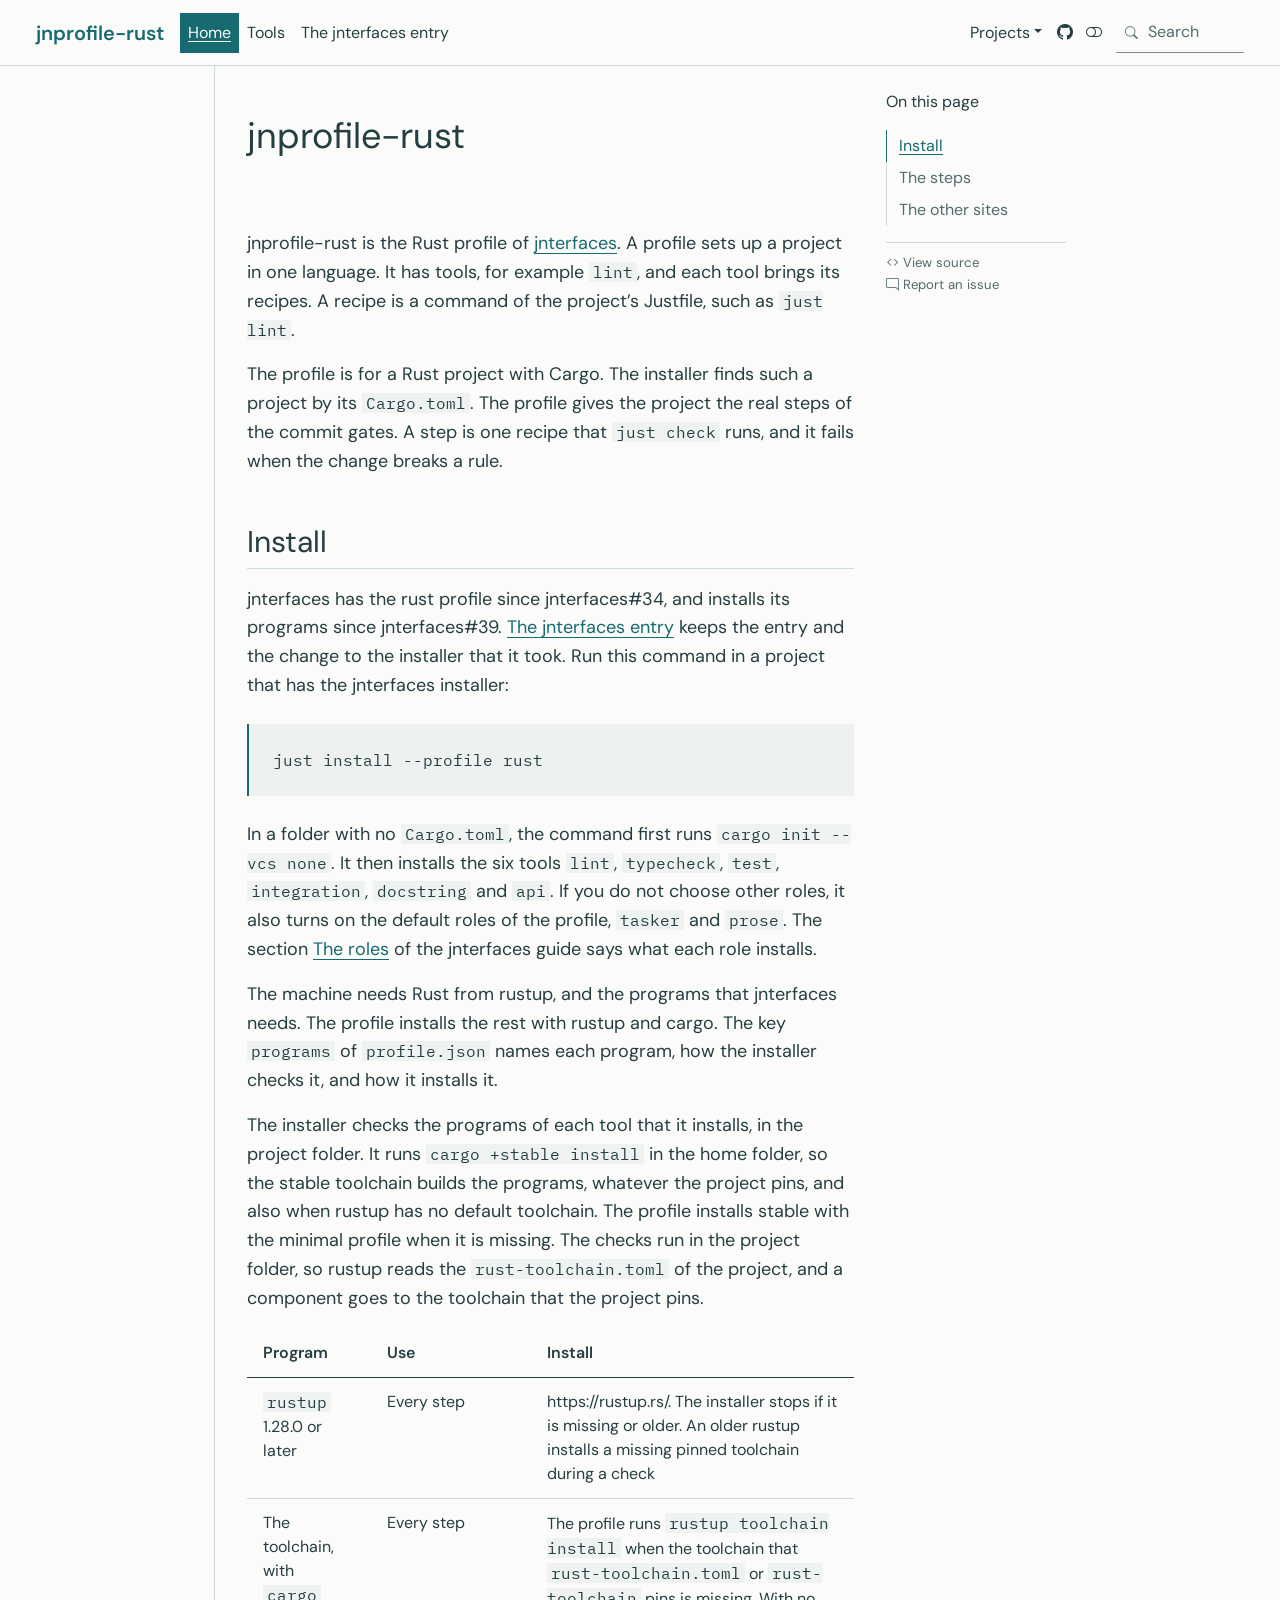
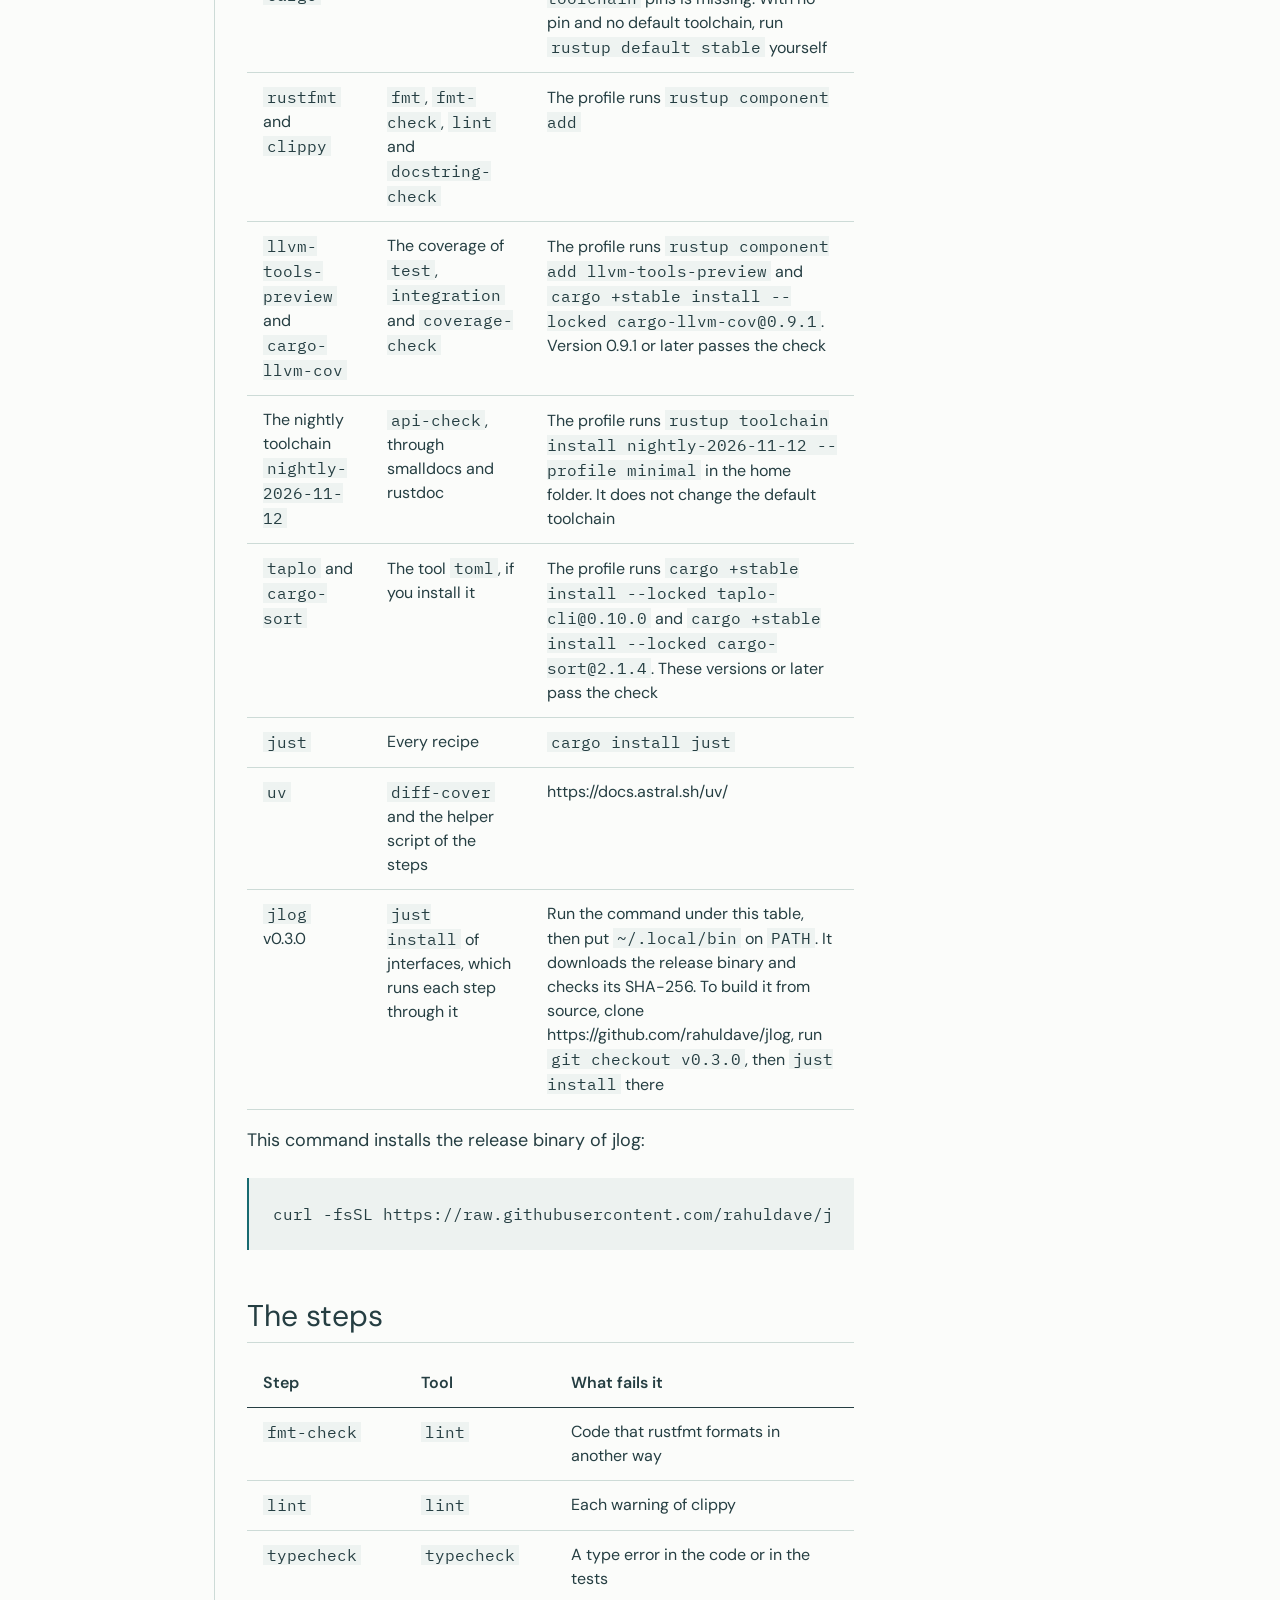
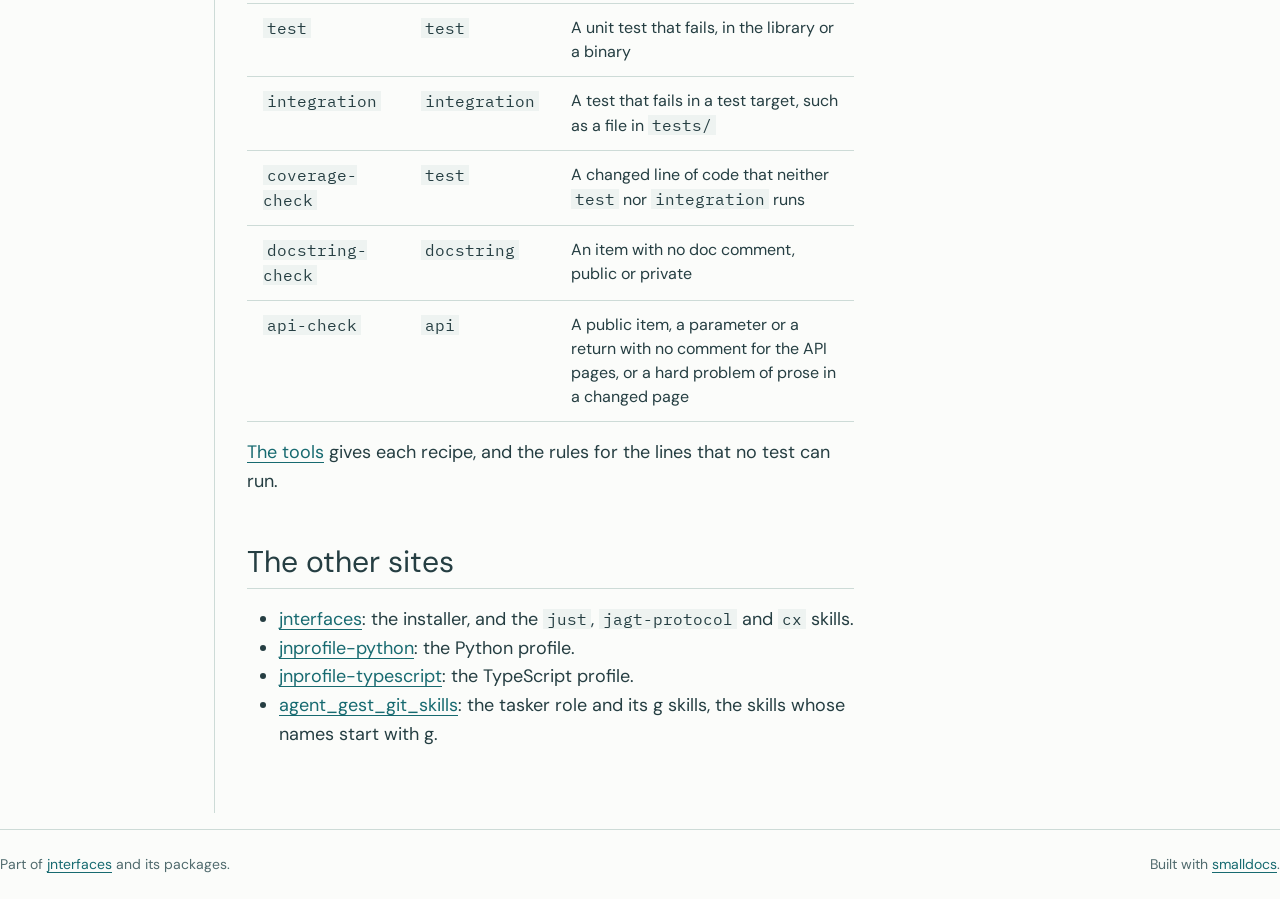
==== commit f792635b: "Built site" ====
--- a/index.html
+++ b/index.html
@@ -58,13 +58,15 @@
 <td>https://docs.astral.sh/uv/</td>
 </tr>
 <tr>
-<td><code>jlog</code> v0.2.0</td>
+<td><code>jlog</code> v0.3.0</td>
 <td><code>just install</code> of jnterfaces, which runs each step through it</td>
-<td>Clone https://github.com/rahuldave/jlog, run <code>git checkout v0.2.0</code>, then <code>just install</code> there</td>
+<td>Run the command under this table, then put <code>~/.local/bin</code> on <code>PATH</code>. It downloads the release binary and checks its SHA-256. To build it from source, clone https://github.com/rahuldave/jlog, run <code>git checkout v0.3.0</code>, then <code>just install</code> there</td>
 </tr>
 </tbody>
 </table>
 </div>
+<p>This command installs the release binary of jlog:</p>
+<div class="code-copy-outer-scaffold"><div class="sourceCode" id="cb2"><pre class="sourceCode bash code-with-copy"><code class="sourceCode bash">curl -fsSL https://raw.githubusercontent.com/rahuldave/jlog/v0.3.0/scripts/install.sh | sh -s -- --tag v0.3.0</code></pre></div><button title="Copy to Clipboard" class="code-copy-button"><i class="bi"></i></button></div>
 </section>
 <section id="the-steps" class="level2">
 <h2 class="anchored" data-anchor-id="the-steps">The steps</h2>
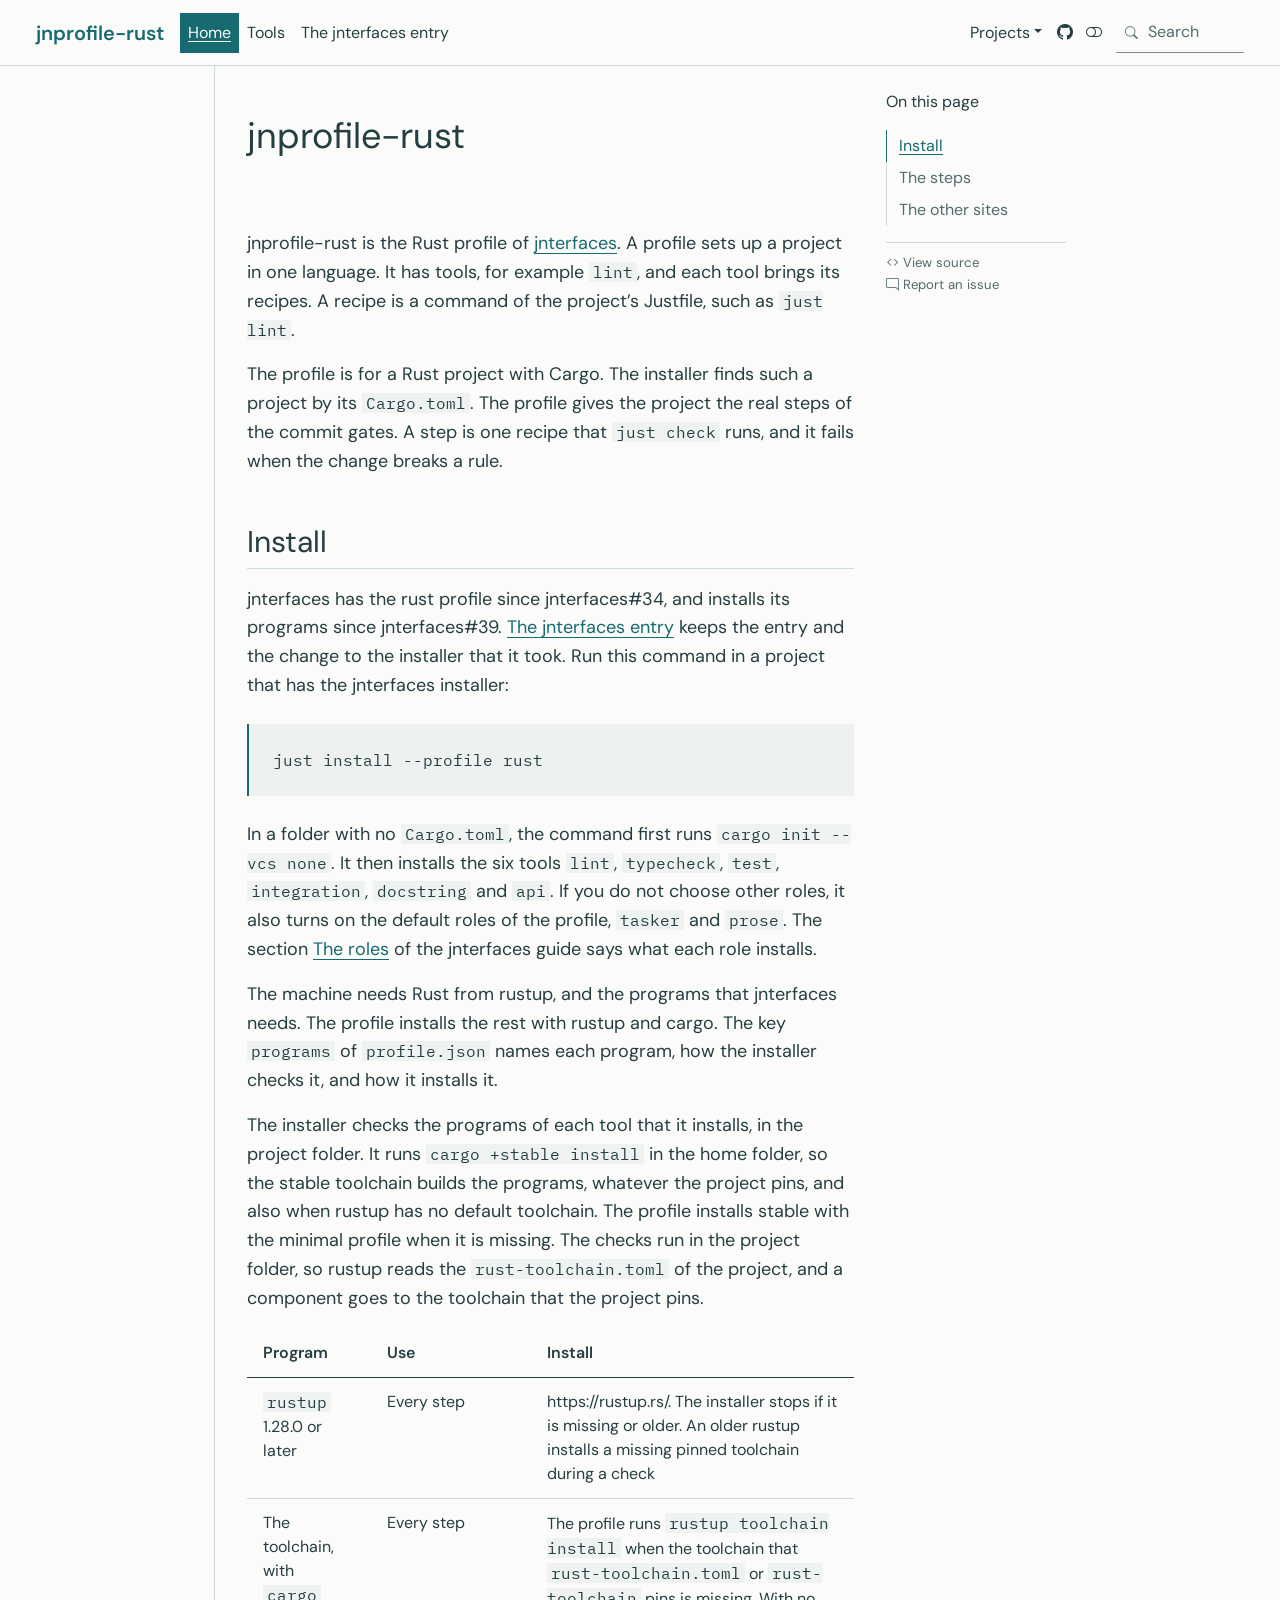
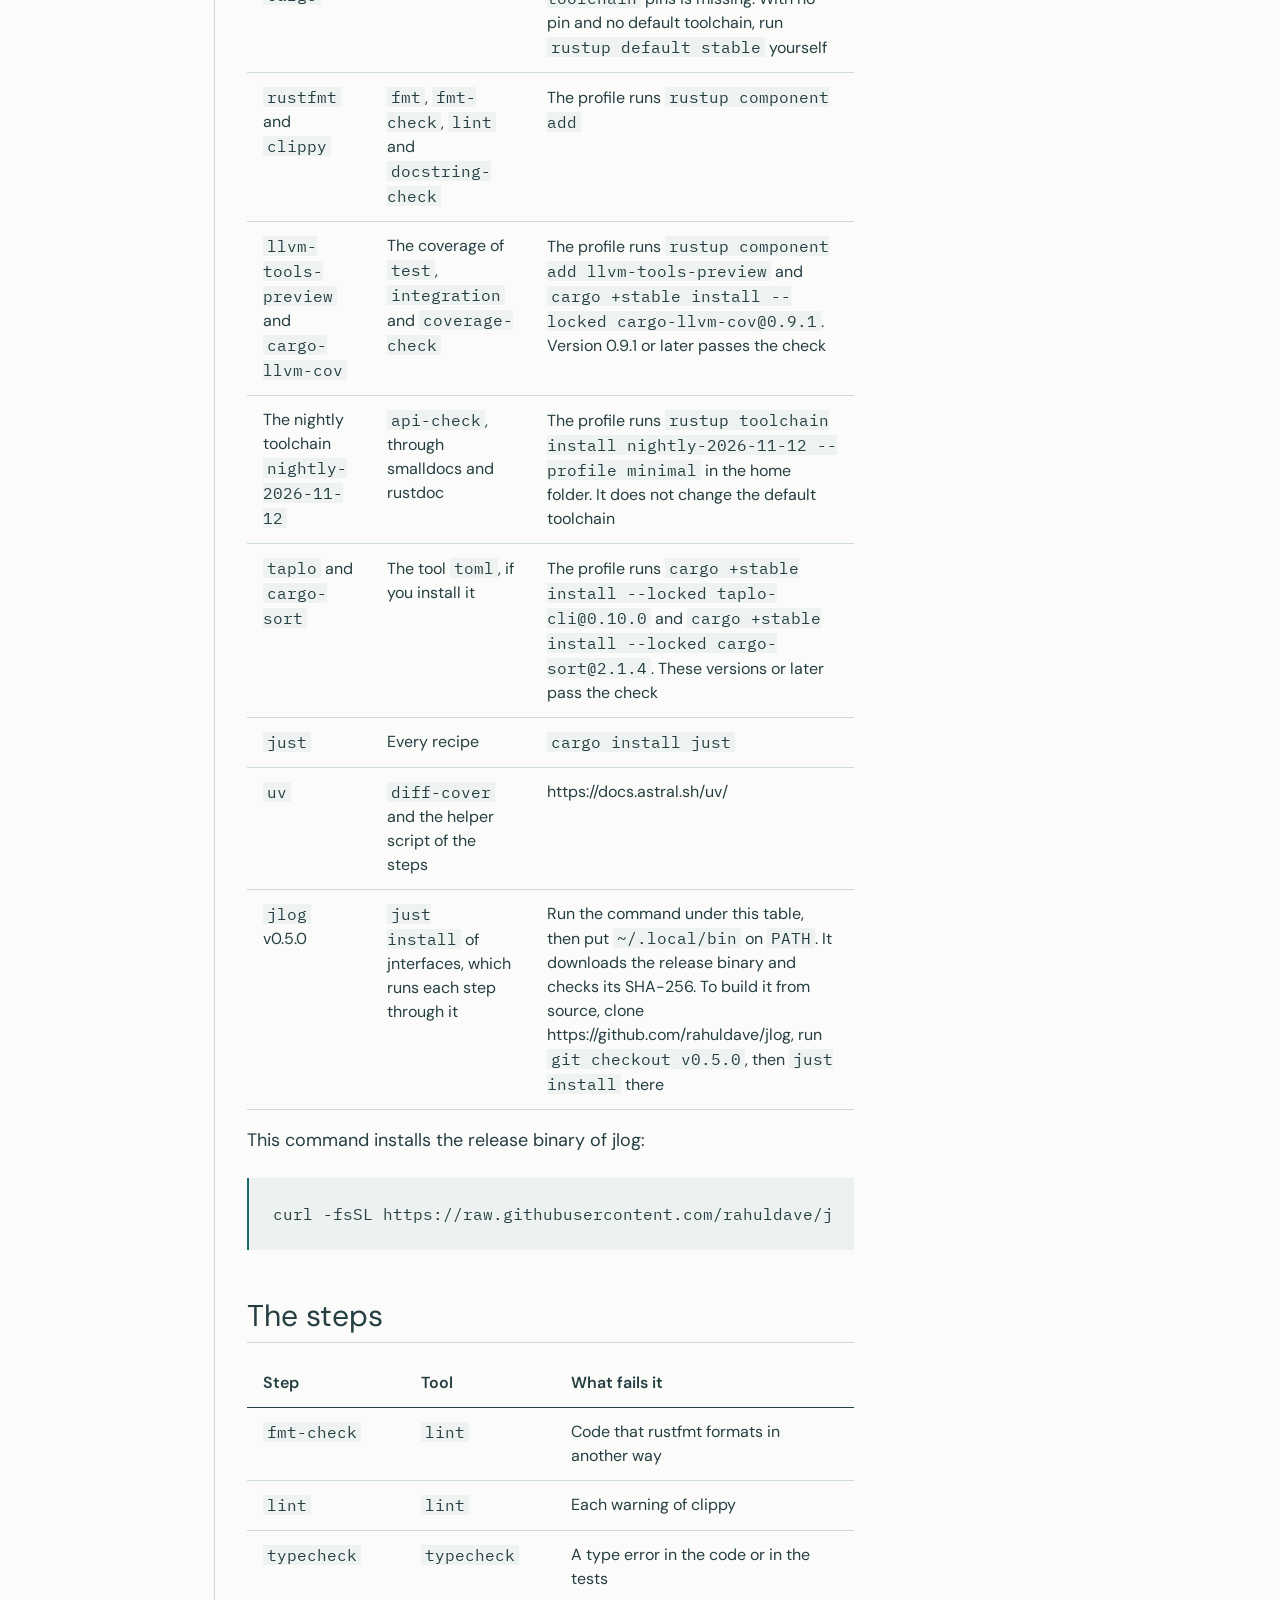
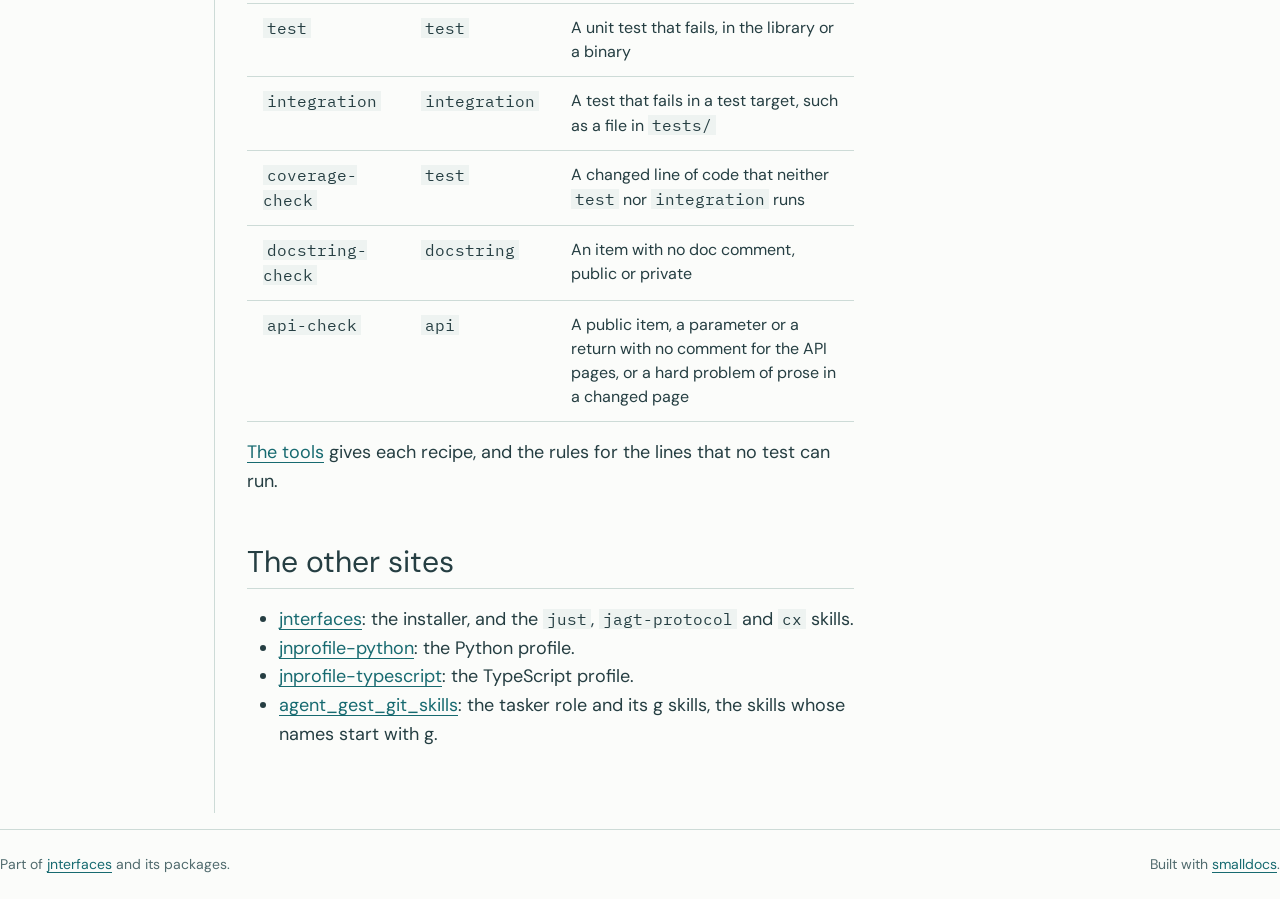
==== commit 12ad2d1f: "Built site" ====
--- a/index.html
+++ b/index.html
@@ -1,4 +1,4 @@
-<!doctype html><html lang="en"><head><meta charset="utf-8"><meta name="generator" content="smalldocs-0.5.12"><meta name="viewport" content="width=device-width, initial-scale=1.0, user-scalable=yes"><meta name="description" content="The Rust profile of jnterfaces: rustfmt, clippy, cargo check, cargo llvm-cov and diff-cover"><title>jnprofile-rust</title><link rel="icon" href="favicon.svg"><link rel="stylesheet" href="site_libs/themes/atelier/atelier.css" data-mode="light" class="quarto-color-scheme" id="quarto-bootstrap-light" media="not all and (prefers-color-scheme: dark)"><link rel="stylesheet" href="site_libs/themes/atelier/atelier-dark.css" data-mode="dark" class="quarto-color-scheme quarto-color-alternate" id="quarto-bootstrap-dark" media="(prefers-color-scheme: dark)"><link rel="stylesheet" href="site_libs/bootstrap-icons/bootstrap-icons.min.css"><link rel="stylesheet" href="site_libs/smalldocs.css"><meta name="smalldocs:offset" content="./"><script src="site_libs/bootstrap/bootstrap.bundle.min.js"></script><script src="site_libs/fuse/fuse.min.js"></script><script src="site_libs/smalldocs.js" defer></script><script>(function(){var d=document.documentElement,s=null;try{s=localStorage.getItem('smalldocs-scheme')}catch(e){}var alt=s?s==='alternate':!!(window.matchMedia&&matchMedia('(prefers-color-scheme: dark)').matches);var ls=document.querySelectorAll('link.quarto-color-scheme');if(alt)d.dataset.scheme='alternate';if(s)ls.forEach(function(l){var on=l.classList.contains('quarto-color-alternate')===alt;if(on)l.setAttribute('blocking','render');l.media=on?'all':'not all'});var on=ls[alt?1:0];if(on&&on.dataset.mode==='dark')d.classList.add('quarto-dark')})();</script></head><body class="nav-fixed"><header id="quarto-header" class="headroom sticky-top"><nav class="navbar navbar-expand-lg sd-navbar-default"><div class="navbar-container container-fluid"><div class="navbar-brand-container mx-auto"><a class="navbar-brand" href="index.html"><span class="navbar-title">jnprofile-rust</span></a></div><button class="navbar-toggler" type="button" data-bs-toggle="collapse" data-bs-target="#navbarCollapse" aria-controls="navbarCollapse" aria-expanded="false" aria-label="Toggle navigation"><span class="navbar-toggler-icon"></span></button><div class="collapse navbar-collapse" id="navbarCollapse"><ul class="navbar-nav navbar-nav-scroll me-auto"><li class="nav-item"><a class="nav-link active" href="index.html" aria-current="page"><span class="menu-text">Home</span></a></li><li class="nav-item"><a class="nav-link" href="tools.html"><span class="menu-text">Tools</span></a></li><li class="nav-item"><a class="nav-link" href="jnterfaces-entry.html"><span class="menu-text">The jnterfaces entry</span></a></li></ul><ul class="navbar-nav navbar-nav-scroll ms-auto"><li class="nav-item dropdown"><a class="nav-link dropdown-toggle" href="#" id="nav-menu-1" role="link" data-bs-toggle="dropdown" aria-expanded="false"><span class="menu-text">Projects</span></a><ul class="dropdown-menu" aria-labelledby="nav-menu-1"><li class=""><a class="dropdown-item" href="https://rahuldave.github.io/jnterfaces/"><span class="menu-text">jnterfaces</span></a></li><li class=""><a class="dropdown-item" href="https://rahuldave.github.io/jnprofile-python/"><span class="menu-text">jnprofile-python</span></a></li><li class=""><a class="dropdown-item" href="https://rahuldave.github.io/jnprofile-typescript/"><span class="menu-text">jnprofile-typescript</span></a></li><li class=""><a class="dropdown-item" href="https://rahuldave.github.io/jnprofile-rust/"><span class="menu-text">jnprofile-rust</span></a></li><li class=""><a class="dropdown-item" href="https://rahuldave.github.io/agent_gest_git_skills/"><span class="menu-text">agent_gest_git_skills</span></a></li></ul></li><li class="nav-item compact"><a class="nav-link" href="https://github.com/rahuldave/jnprofile-rust" aria-label="github"><i class="bi bi-github" role="img"></i></a></li><li class="nav-item compact"><a class="quarto-color-scheme-toggle nav-link" href="" title="Toggle dark mode" onclick="window.smalldocsToggleScheme(); return false;"><i class="bi"></i></a></li></ul><div class="quarto-navbar-tools"><div class="smalldocs-search" id="quarto-search"><i class="bi bi-search" aria-hidden="true"></i><input type="search" class="form-control form-control-sm" placeholder="Search" aria-label="Search" autocomplete="off"><div class="smalldocs-search-results dropdown-menu"></div></div></div></div></div></nav></header><div id="quarto-content" class="quarto-container page-columns page-rows-contents page-layout-article has-margin"><div id="quarto-margin-sidebar" class="sidebar margin-sidebar"><nav id="TOC" role="doc-toc" class="toc-active"><h2 id="toc-title">On this page</h2><ul><li><a href="#install" id="toc-install" class="nav-link" data-scroll-target="#install">Install</a></li><li><a href="#the-steps" id="toc-the-steps" class="nav-link" data-scroll-target="#the-steps">The steps</a></li><li><a href="#the-other-sites" id="toc-the-other-sites" class="nav-link" data-scroll-target="#the-other-sites">The other sites</a></li></ul></nav><div class="toc-actions"><div class="action-links"><a href="https://github.com/rahuldave/jnprofile-rust/blob/main/docs/index.md" class="toc-action"><i class="bi bi-code"></i> View source</a></div><div class="action-links"><a href="https://github.com/rahuldave/jnprofile-rust/issues/new" class="toc-action"><i class="bi bi-chat-right"></i> Report an issue</a></div></div></div><main class="content" id="quarto-document-content"><header id="title-block-header" class="quarto-title-block default"><div class="quarto-title"><h1 class="title">jnprofile-rust</h1></div><div class="quarto-title-meta"></div></header><p>jnprofile-rust is the Rust profile of <a href="https://rahuldave.github.io/jnterfaces/">jnterfaces</a>. A profile sets up a project in one language. It has tools, for example <code>lint</code>, and each tool brings its recipes. A recipe is a command of the project’s Justfile, such as <code>just lint</code>.</p>
+<!doctype html><html lang="en"><head><meta charset="utf-8"><meta name="generator" content="smalldocs-0.5.13"><meta name="viewport" content="width=device-width, initial-scale=1.0, user-scalable=yes"><meta name="description" content="The Rust profile of jnterfaces: rustfmt, clippy, cargo check, cargo llvm-cov and diff-cover"><title>jnprofile-rust</title><link rel="icon" href="favicon.svg"><link rel="stylesheet" href="site_libs/themes/atelier/atelier.css" data-mode="light" class="quarto-color-scheme" id="quarto-bootstrap-light" media="not all and (prefers-color-scheme: dark)"><link rel="stylesheet" href="site_libs/themes/atelier/atelier-dark.css" data-mode="dark" class="quarto-color-scheme quarto-color-alternate" id="quarto-bootstrap-dark" media="(prefers-color-scheme: dark)"><link rel="stylesheet" href="site_libs/bootstrap-icons/bootstrap-icons.min.css"><link rel="stylesheet" href="site_libs/smalldocs.css"><meta name="smalldocs:offset" content="./"><script src="site_libs/bootstrap/bootstrap.bundle.min.js"></script><script src="site_libs/fuse/fuse.min.js"></script><script src="site_libs/smalldocs.js" defer></script><script>(function(){var d=document.documentElement,s=null;try{s=localStorage.getItem('smalldocs-scheme')}catch(e){}var alt=s?s==='alternate':!!(window.matchMedia&&matchMedia('(prefers-color-scheme: dark)').matches);var ls=document.querySelectorAll('link.quarto-color-scheme');if(alt)d.dataset.scheme='alternate';if(s)ls.forEach(function(l){var on=l.classList.contains('quarto-color-alternate')===alt;if(on)l.setAttribute('blocking','render');l.media=on?'all':'not all'});var on=ls[alt?1:0];if(on&&on.dataset.mode==='dark')d.classList.add('quarto-dark')})();</script></head><body class="nav-fixed"><header id="quarto-header" class="headroom sticky-top"><nav class="navbar navbar-expand-lg sd-navbar-default"><div class="navbar-container container-fluid"><div class="navbar-brand-container mx-auto"><a class="navbar-brand" href="index.html"><span class="navbar-title">jnprofile-rust</span></a></div><button class="navbar-toggler" type="button" data-bs-toggle="collapse" data-bs-target="#navbarCollapse" aria-controls="navbarCollapse" aria-expanded="false" aria-label="Toggle navigation"><span class="navbar-toggler-icon"></span></button><div class="collapse navbar-collapse" id="navbarCollapse"><ul class="navbar-nav navbar-nav-scroll me-auto"><li class="nav-item"><a class="nav-link active" href="index.html" aria-current="page"><span class="menu-text">Home</span></a></li><li class="nav-item"><a class="nav-link" href="tools.html"><span class="menu-text">Tools</span></a></li><li class="nav-item"><a class="nav-link" href="jnterfaces-entry.html"><span class="menu-text">The jnterfaces entry</span></a></li></ul><ul class="navbar-nav navbar-nav-scroll ms-auto"><li class="nav-item dropdown"><a class="nav-link dropdown-toggle" href="#" id="nav-menu-1" role="link" data-bs-toggle="dropdown" aria-expanded="false"><span class="menu-text">Projects</span></a><ul class="dropdown-menu" aria-labelledby="nav-menu-1"><li class=""><a class="dropdown-item" href="https://rahuldave.github.io/jnterfaces/"><span class="menu-text">jnterfaces</span></a></li><li class=""><a class="dropdown-item" href="https://rahuldave.github.io/jnprofile-python/"><span class="menu-text">jnprofile-python</span></a></li><li class=""><a class="dropdown-item" href="https://rahuldave.github.io/jnprofile-typescript/"><span class="menu-text">jnprofile-typescript</span></a></li><li class=""><a class="dropdown-item" href="https://rahuldave.github.io/jnprofile-rust/"><span class="menu-text">jnprofile-rust</span></a></li><li class=""><a class="dropdown-item" href="https://rahuldave.github.io/agent_gest_git_skills/"><span class="menu-text">agent_gest_git_skills</span></a></li></ul></li><li class="nav-item compact"><a class="nav-link" href="https://github.com/rahuldave/jnprofile-rust" aria-label="github"><i class="bi bi-github" role="img"></i></a></li><li class="nav-item compact"><a class="quarto-color-scheme-toggle nav-link" href="" title="Toggle dark mode" onclick="window.smalldocsToggleScheme(); return false;"><i class="bi"></i></a></li></ul><div class="quarto-navbar-tools"><div class="smalldocs-search" id="quarto-search"><i class="bi bi-search" aria-hidden="true"></i><input type="search" class="form-control form-control-sm" placeholder="Search" aria-label="Search" autocomplete="off"><div class="smalldocs-search-results dropdown-menu"></div></div></div></div></div></nav></header><div id="quarto-content" class="quarto-container page-columns page-rows-contents page-layout-article has-margin"><div id="quarto-margin-sidebar" class="sidebar margin-sidebar"><nav id="TOC" role="doc-toc" class="toc-active"><h2 id="toc-title">On this page</h2><ul><li><a href="#install" id="toc-install" class="nav-link" data-scroll-target="#install">Install</a></li><li><a href="#the-steps" id="toc-the-steps" class="nav-link" data-scroll-target="#the-steps">The steps</a></li><li><a href="#the-other-sites" id="toc-the-other-sites" class="nav-link" data-scroll-target="#the-other-sites">The other sites</a></li></ul></nav><div class="toc-actions"><div class="action-links"><a href="https://github.com/rahuldave/jnprofile-rust/blob/main/docs/index.md" class="toc-action"><i class="bi bi-code"></i> View source</a></div><div class="action-links"><a href="https://github.com/rahuldave/jnprofile-rust/issues/new" class="toc-action"><i class="bi bi-chat-right"></i> Report an issue</a></div></div></div><main class="content" id="quarto-document-content"><header id="title-block-header" class="quarto-title-block default"><div class="quarto-title"><h1 class="title">jnprofile-rust</h1></div><div class="quarto-title-meta"></div></header><p>jnprofile-rust is the Rust profile of <a href="https://rahuldave.github.io/jnterfaces/">jnterfaces</a>. A profile sets up a project in one language. It has tools, for example <code>lint</code>, and each tool brings its recipes. A recipe is a command of the project’s Justfile, such as <code>just lint</code>.</p>
 <p>The profile is for a Rust project with Cargo. The installer finds such a project by its <code>Cargo.toml</code>. The profile gives the project the real steps of the commit gates. A step is one recipe that <code>just check</code> runs, and it fails when the change breaks a rule.</p>
 <section id="install" class="level2">
 <h2 class="anchored" data-anchor-id="install">Install</h2>
@@ -58,15 +58,15 @@
 <td>https://docs.astral.sh/uv/</td>
 </tr>
 <tr>
-<td><code>jlog</code> v0.3.0</td>
+<td><code>jlog</code> v0.5.0</td>
 <td><code>just install</code> of jnterfaces, which runs each step through it</td>
-<td>Run the command under this table, then put <code>~/.local/bin</code> on <code>PATH</code>. It downloads the release binary and checks its SHA-256. To build it from source, clone https://github.com/rahuldave/jlog, run <code>git checkout v0.3.0</code>, then <code>just install</code> there</td>
+<td>Run the command under this table, then put <code>~/.local/bin</code> on <code>PATH</code>. It downloads the release binary and checks its SHA-256. To build it from source, clone https://github.com/rahuldave/jlog, run <code>git checkout v0.5.0</code>, then <code>just install</code> there</td>
 </tr>
 </tbody>
 </table>
 </div>
 <p>This command installs the release binary of jlog:</p>
-<div class="code-copy-outer-scaffold"><div class="sourceCode" id="cb2"><pre class="sourceCode bash code-with-copy"><code class="sourceCode bash">curl -fsSL https://raw.githubusercontent.com/rahuldave/jlog/v0.3.0/scripts/install.sh | sh -s -- --tag v0.3.0</code></pre></div><button title="Copy to Clipboard" class="code-copy-button"><i class="bi"></i></button></div>
+<div class="code-copy-outer-scaffold"><div class="sourceCode" id="cb2"><pre class="sourceCode bash code-with-copy"><code class="sourceCode bash">curl -fsSL https://raw.githubusercontent.com/rahuldave/jlog/v0.5.0/scripts/install.sh | sh -s -- --tag v0.5.0</code></pre></div><button title="Copy to Clipboard" class="code-copy-button"><i class="bi"></i></button></div>
 </section>
 <section id="the-steps" class="level2">
 <h2 class="anchored" data-anchor-id="the-steps">The steps</h2>
